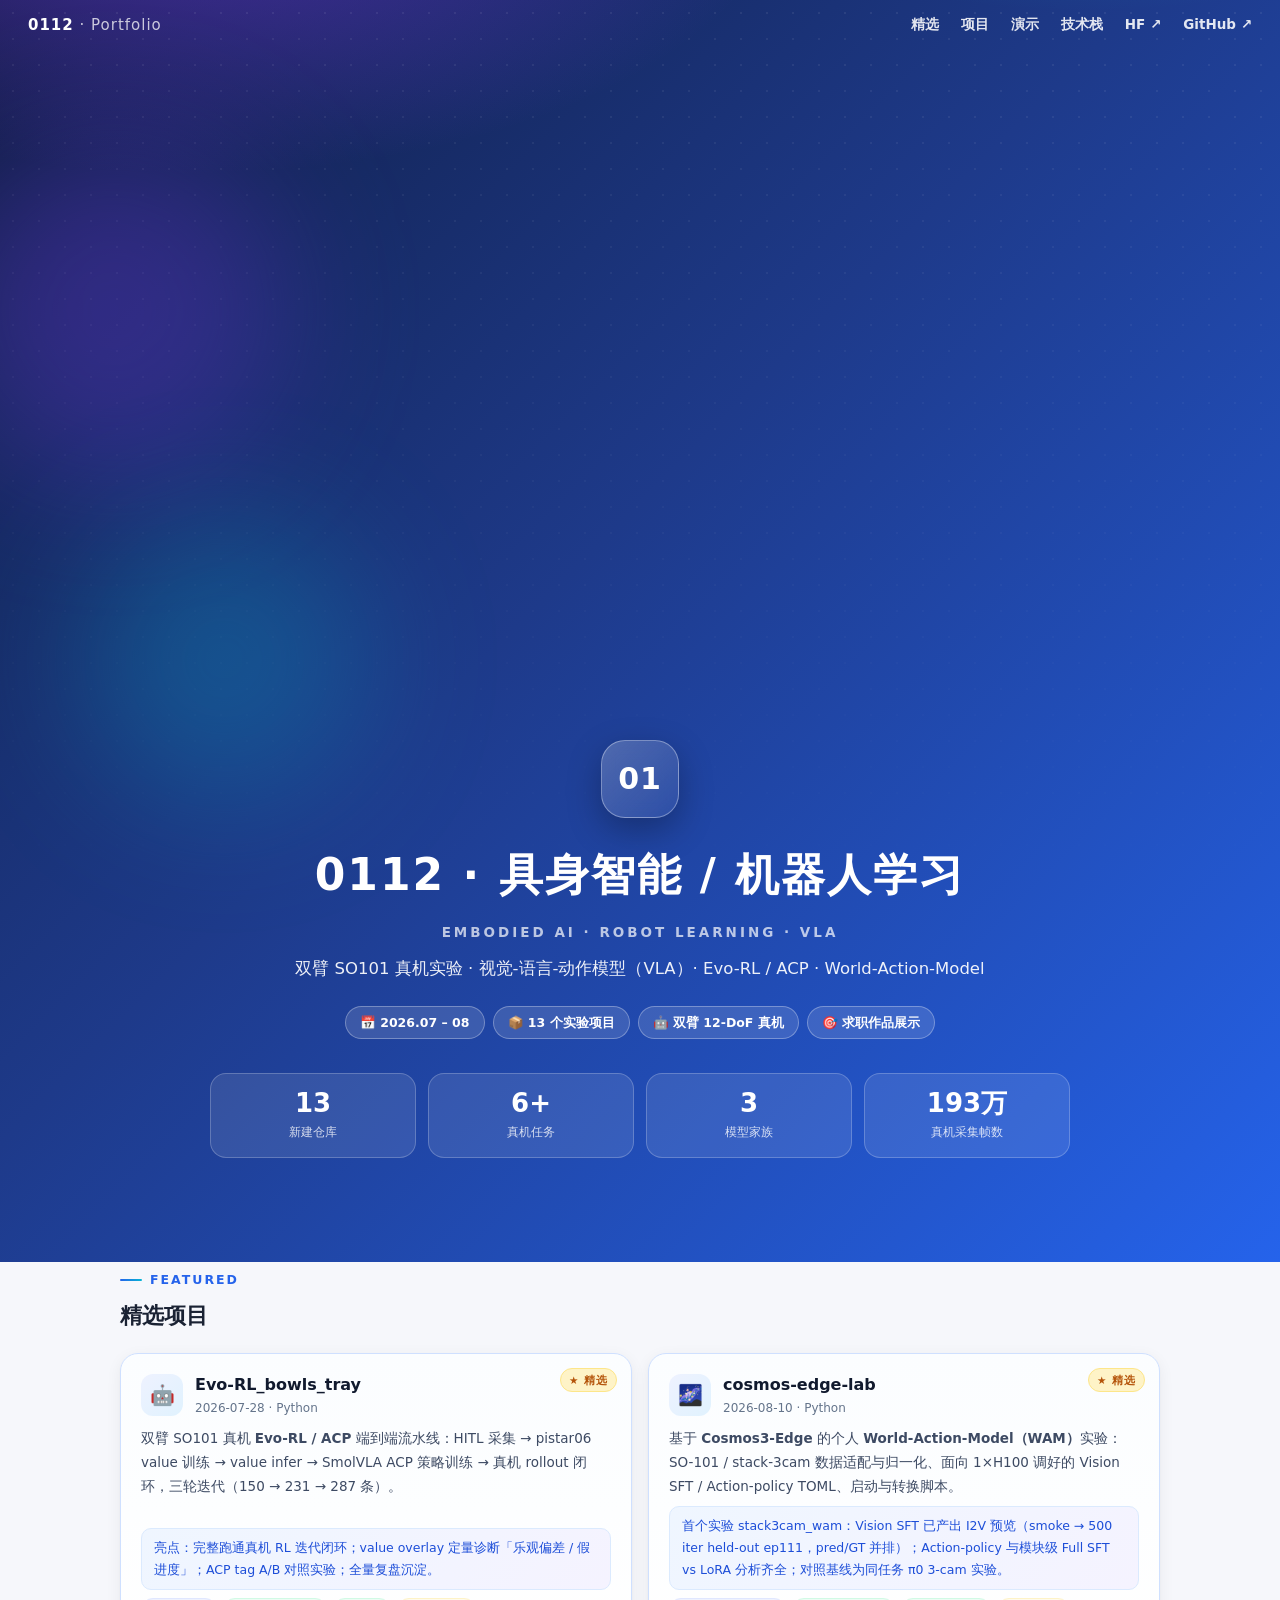
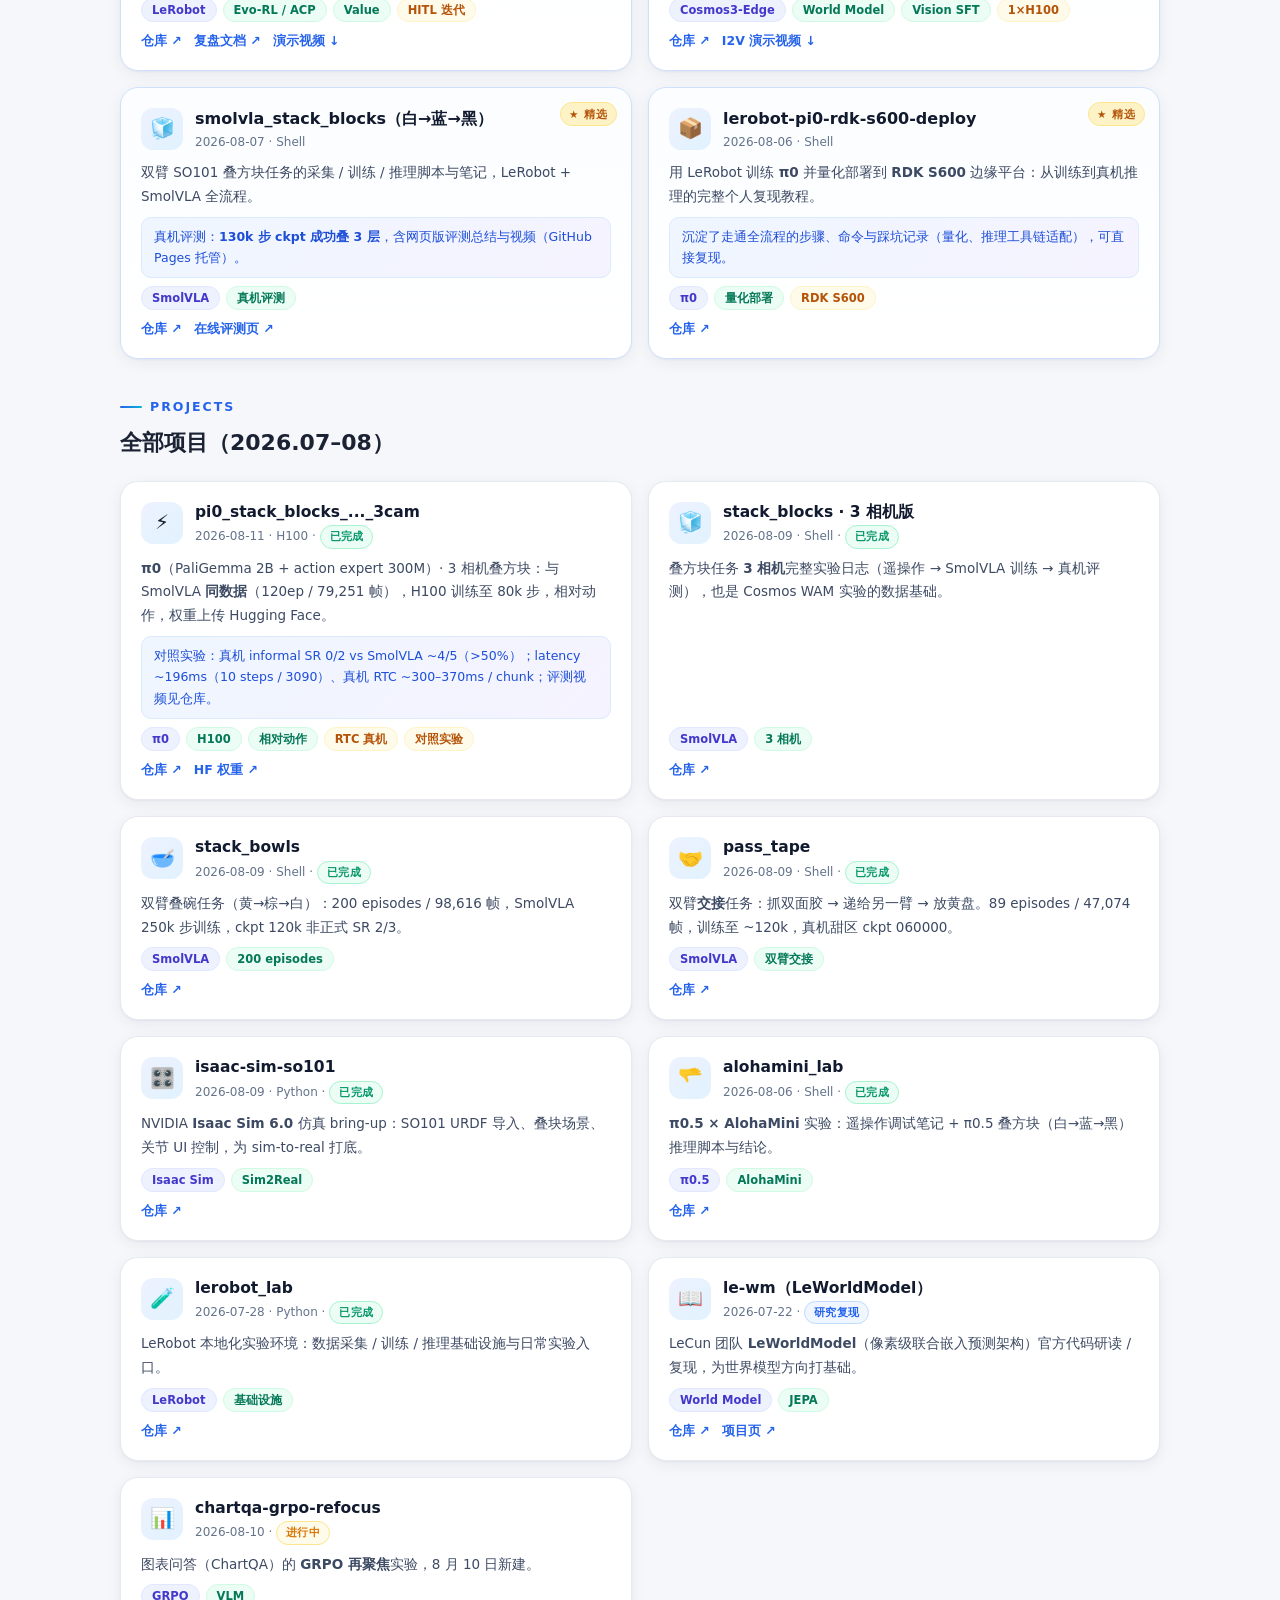
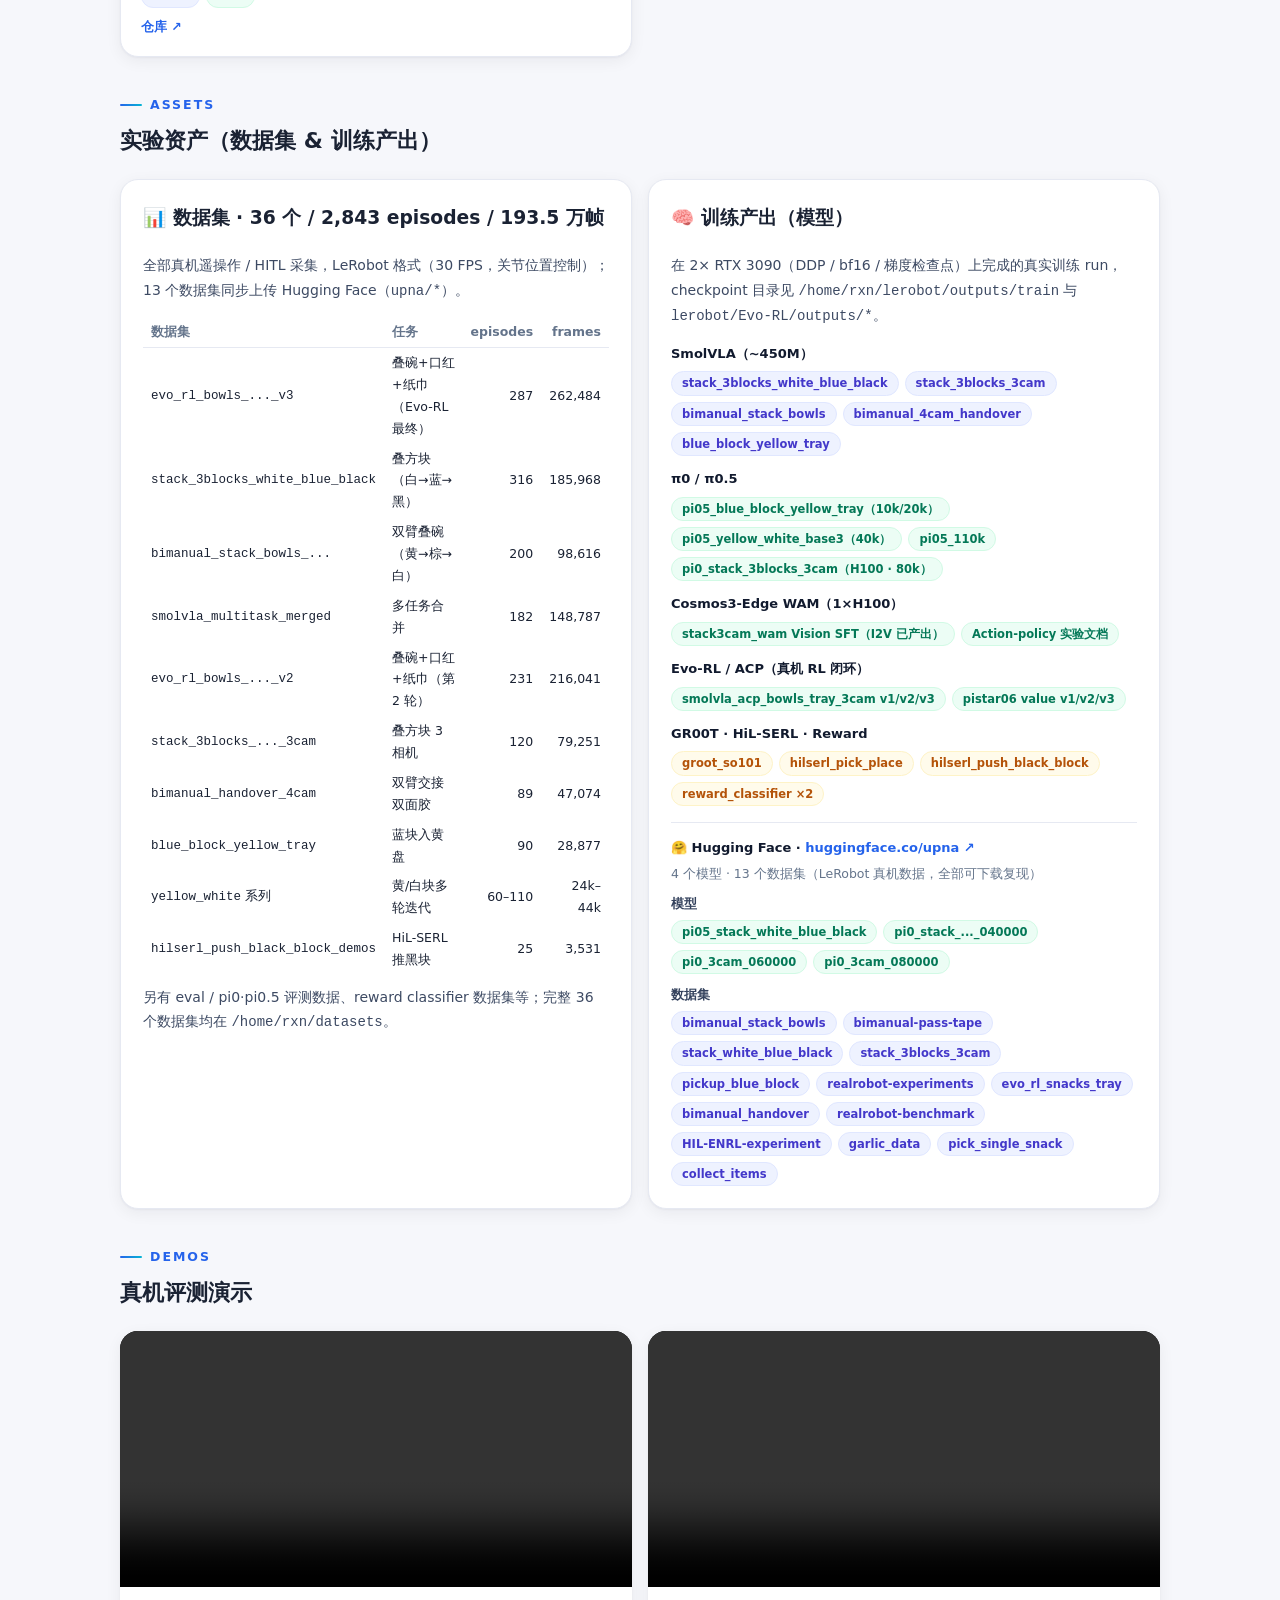
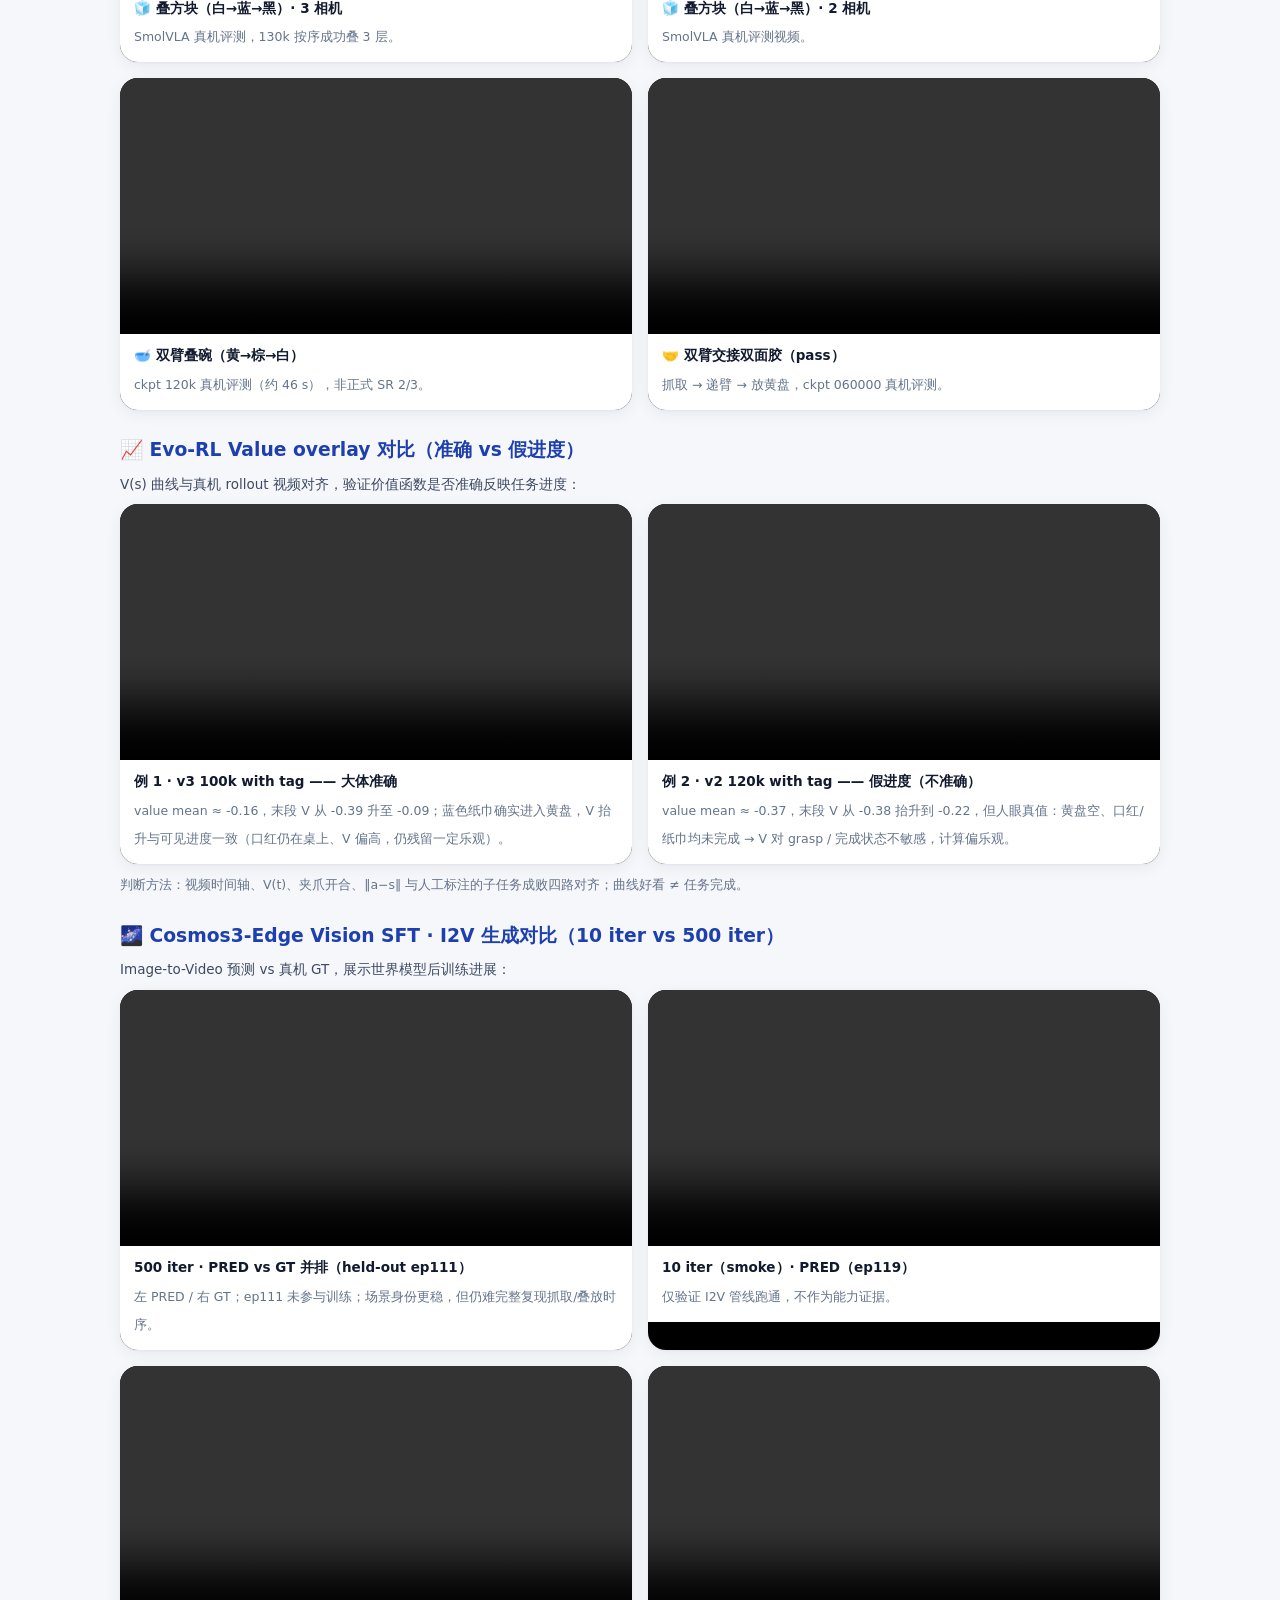
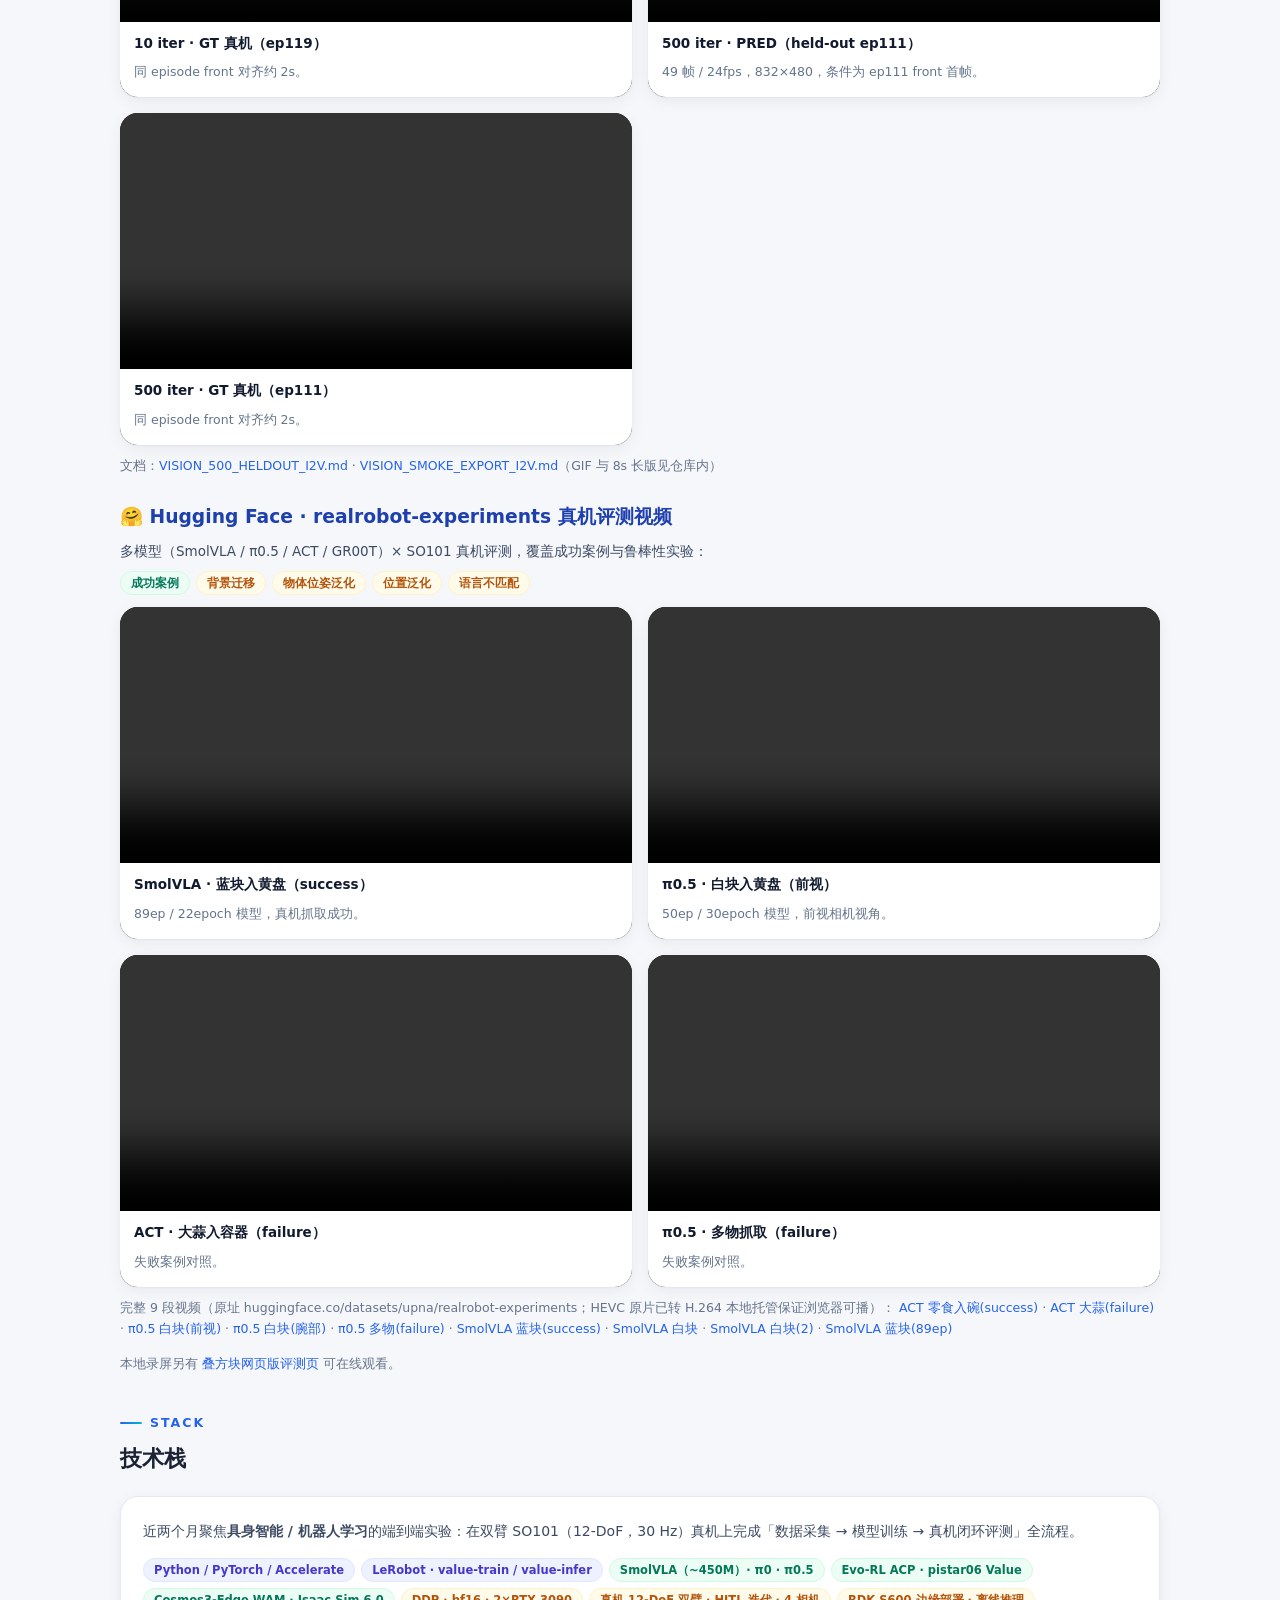
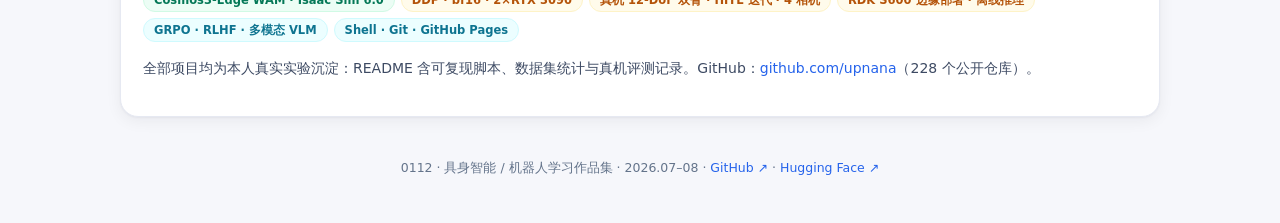
==== index.html @ 73e5ff07 "Add Cosmos3-Edge Vision SFT I2V comparison videos (10 iter vs 500 iter)" ====
<!DOCTYPE html>
<html lang="zh-CN">
<head>
<meta charset="UTF-8">
<meta name="viewport" content="width=device-width, initial-scale=1.0">
<title>0112 · Embodied AI / Robot Learning Portfolio</title>
<style>
  :root {
    --bg: #f6f7fb;
    --card: #ffffff;
    --ink: #1a2233;
    --muted: #64748b;
    --line: #e6e9f2;
    --accent: #2563eb;
    --accent-2: #7c3aed;
    --accent-3: #06b6d4;
    --ok: #059669;
    --warn: #d97706;
    --radius: 18px;
    --shadow: 0 1px 2px rgba(16,24,40,.04), 0 4px 16px rgba(16,24,40,.06);
    --shadow-lg: 0 10px 34px rgba(37,99,235,.16), 0 2px 8px rgba(16,24,40,.06);
  }
  * { box-sizing: border-box; }
  html { scroll-behavior: smooth; }
  body {
    margin: 0;
    font-family: "PingFang SC", "HarmonyOS Sans SC", "Microsoft YaHei", "Noto Sans CJK SC", system-ui, -apple-system, sans-serif;
    background: var(--bg);
    color: var(--ink);
    line-height: 1.75;
    -webkit-font-smoothing: antialiased;
  }
  a { color: var(--accent); text-decoration: none; }
  a:hover { text-decoration: underline; }

  /* ===== Nav ===== */
  .nav {
    position: fixed; top: 0; left: 0; right: 0; z-index: 100;
    display: flex; align-items: center; justify-content: space-between;
    padding: 12px 28px;
    transition: background .3s ease, box-shadow .3s ease, backdrop-filter .3s ease;
  }
  .nav .brand { font-weight: 800; letter-spacing: 1px; font-size: 15px; color: #fff; }
  .nav .brand span { color: rgba(255,255,255,.75); font-weight: 500; }
  .nav .links { display: flex; gap: 22px; align-items: center; }
  .nav .links a { color: rgba(255,255,255,.88); font-size: 13.5px; font-weight: 600; }
  .nav .links a:hover { color: #fff; text-decoration: none; }
  .nav .gh { color: #fff; font-size: 13px; font-weight: 700; }
  .nav.scrolled {
    background: rgba(255,255,255,.82);
    backdrop-filter: blur(14px); -webkit-backdrop-filter: blur(14px);
    box-shadow: 0 1px 12px rgba(16,24,40,.08);
  }
  .nav.scrolled .brand { color: #111a2e; }
  .nav.scrolled .brand span { color: var(--muted); }
  .nav.scrolled .links a { color: #33415c; }
  .nav.scrolled .links a:hover { color: var(--accent); }
  .nav.scrolled .gh { color: var(--accent); }

  /* ===== Hero ===== */
  .hero {
    position: relative; color: #fff; text-align: center;
    padding: 120px 24px 104px; overflow: hidden;
    background:
      radial-gradient(1000px 500px at 15% -10%, rgba(124,58,237,.55), transparent 60%),
      radial-gradient(900px 480px at 85% -20%, rgba(6,182,212,.4), transparent 55%),
      linear-gradient(135deg, #0f1c42 0%, #1e3a8a 45%, #2563eb 100%);
  }
  .hero::before {
    content: ""; position: absolute; inset: 0;
    background-image: radial-gradient(rgba(255,255,255,.14) 1px, transparent 1px);
    background-size: 26px 26px;
    mask-image: linear-gradient(180deg, rgba(0,0,0,.5), transparent 75%);
    -webkit-mask-image: linear-gradient(180deg, rgba(0,0,0,.5), transparent 75%);
  }
  .blob { position: absolute; border-radius: 50%; filter: blur(70px); opacity: .5; animation: float 9s ease-in-out infinite; }
  .blob.b1 { width: 340px; height: 340px; left: -80px; top: 20px; background: rgba(124,58,237,.55); }
  .blob.b2 { width: 280px; height: 280px; right: -60px; top: 60px; background: rgba(6,182,212,.5); animation-delay: -4.5s; }
  @keyframes float { 0%,100% { transform: translateY(0) } 50% { transform: translateY(-26px) } }
  .hero > * { position: relative; z-index: 1; }

  .monogram {
    width: 78px; height: 78px; margin: 0 auto 18px;
    display: grid; place-items: center;
    font-size: 30px; font-weight: 800; letter-spacing: 1px; color: #fff;
    border-radius: 24px;
    background: linear-gradient(135deg, rgba(255,255,255,.22), rgba(255,255,255,.06));
    border: 1px solid rgba(255,255,255,.35);
    box-shadow: 0 12px 34px rgba(0,0,0,.28);
    backdrop-filter: blur(8px);
    animation: pop .7s cubic-bezier(.2,1.4,.4,1) both;
  }
  @keyframes pop { from { transform: scale(.6); opacity: 0 } to { transform: scale(1); opacity: 1 } }
  .hero h1 { margin: 0 0 8px; font-size: clamp(28px, 4.6vw, 44px); letter-spacing: 2px; font-weight: 800; animation: fadeUp .6s .08s both; }
  .hero .en { margin: 0 0 10px; font-size: 13.5px; letter-spacing: 3px; color: rgba(255,255,255,.7); font-weight: 600; animation: fadeUp .6s .16s both; }
  .hero .role { margin: 0 auto; max-width: 700px; font-size: clamp(14px, 2vw, 16.5px); color: rgba(255,255,255,.92); animation: fadeUp .6s .24s both; }
  .hero .chips { margin-top: 22px; display: flex; flex-wrap: wrap; justify-content: center; gap: 8px; animation: fadeUp .6s .32s both; }
  .chip {
    padding: 5px 14px; border-radius: 999px; font-size: 12.5px; font-weight: 600;
    background: rgba(255,255,255,.13); border: 1px solid rgba(255,255,255,.3);
    backdrop-filter: blur(6px);
  }
  .hero .stats {
    margin: 34px auto 0; max-width: 860px;
    display: grid; grid-template-columns: repeat(4, 1fr); gap: 12px;
    animation: fadeUp .6s .4s both;
  }
  @media (max-width: 720px) { .hero .stats { grid-template-columns: repeat(2, 1fr); } }
  .stat {
    padding: 14px 10px; border-radius: 16px;
    background: rgba(255,255,255,.1); border: 1px solid rgba(255,255,255,.22);
    backdrop-filter: blur(10px);
    transition: transform .2s ease, background .2s ease;
  }
  .stat:hover { transform: translateY(-3px); background: rgba(255,255,255,.16); }
  .stat .num { font-size: 26px; font-weight: 800; line-height: 1.2; }
  .stat .lbl { font-size: 12px; color: rgba(255,255,255,.8); margin-top: 2px; }

  @keyframes fadeUp { from { opacity: 0; transform: translateY(16px) } to { opacity: 1; transform: none } }

  /* ===== Layout ===== */
  .wrap { max-width: 1080px; margin: 0 auto; padding: 0 20px; }
  main { margin-top: -52px; }
  section { margin-bottom: 30px; scroll-margin-top: 76px; }

  .eyebrow {
    display: inline-flex; align-items: center; gap: 8px;
    font-size: 12.5px; font-weight: 700; letter-spacing: 2px;
    color: var(--accent); text-transform: uppercase; margin-bottom: 6px;
  }
  .eyebrow::before { content: ""; width: 22px; height: 2px; border-radius: 2px; background: linear-gradient(90deg, var(--accent), var(--accent-3)); }
  h2.sec { margin: 0 0 18px; font-size: 22px; font-weight: 800; }

  /* ===== Cards ===== */
  .grid { display: grid; grid-template-columns: repeat(2, 1fr); gap: 16px; }
  @media (max-width: 860px) { .grid { grid-template-columns: 1fr; } }
  .card {
    position: relative;
    background: var(--card); border: 1px solid var(--line);
    border-radius: var(--radius); padding: 20px 20px 18px;
    box-shadow: var(--shadow);
    display: flex; flex-direction: column; gap: 8px;
    transition: transform .18s ease, box-shadow .18s ease, border-color .18s ease;
  }
  .card:hover { transform: translateY(-4px); box-shadow: var(--shadow-lg); border-color: #c7d7fb; }
  .card .top { display: flex; align-items: flex-start; gap: 12px; }
  .card .icon {
    flex: none; width: 42px; height: 42px; border-radius: 12px;
    display: grid; place-items: center; font-size: 20px;
    background: linear-gradient(135deg, #eef2ff, #e0f2fe);
    transition: transform .2s ease;
  }
  .card:hover .icon { transform: scale(1.08) rotate(-4deg); }
  .card .name { font-size: 15.5px; font-weight: 700; color: #111a2e; line-height: 1.4; }
  .card .name a { color: inherit; }
  .card .name a:hover { color: var(--accent); }
  .card .meta { font-size: 12px; color: var(--muted); margin-top: 2px; }
  .card .desc { font-size: 13.5px; color: #3d4a63; flex: 1; }
  .card .result {
    font-size: 12.5px; color: #1d4ed8;
    background: linear-gradient(135deg, #eff6ff, #f5f3ff);
    border: 1px solid #dbeafe; border-radius: 10px; padding: 8px 12px;
  }
  .card .links { font-size: 12.5px; display: flex; flex-wrap: wrap; gap: 4px 12px; }
  .card .links a { font-weight: 600; }
  .card .links a:hover { text-decoration: underline; }

  .pill {
    display: inline-block; padding: 1px 9px; border-radius: 999px;
    font-size: 11px; font-weight: 700; letter-spacing: .3px;
  }
  .pill.done { background: #ecfdf5; color: var(--ok); border: 1px solid #a7f3d0; }
  .pill.wip  { background: #fffbeb; color: var(--warn); border: 1px solid #fde68a; }
  .pill.study{ background: #eff6ff; color: var(--accent); border: 1px solid #bfdbfe; }

  .tags { display: flex; flex-wrap: wrap; gap: 6px; }
  .tag {
    padding: 1px 10px; border-radius: 999px;
    font-size: 11.5px; font-weight: 600;
    background: #f1f5f9; color: #475569; border: 1px solid #e2e8f0;
  }
  .tag.b { background: #eef2ff; color: #4338ca; border-color: #e0e7ff; }
  .tag.g { background: #ecfdf5; color: #047857; border-color: #d1fae5; }
  .tag.o { background: #fffbeb; color: #b45309; border-color: #fef3c7; }
  .tag.c { background: #ecfeff; color: #0e7490; border-color: #cffafe; }
  .tag a { color: inherit; }

  .feat { background: linear-gradient(180deg, #fbfdff, #fff); border-color: #cfe0ff; }
  .feat::after {
    content: "★ 精选";
    position: absolute; top: 14px; right: 14px;
    font-size: 10.5px; font-weight: 800; letter-spacing: 1px; color: #b45309;
    background: #fef3c7; border: 1px solid #fde68a;
    padding: 2px 8px; border-radius: 999px;
  }
  .feat .name { font-size: 16px; }

  /* ===== Reveal ===== */
  .reveal { opacity: 0; transform: translateY(22px); transition: opacity .6s ease, transform .6s ease; }
  .reveal.in { opacity: 1; transform: none; }

  /* ===== Video ===== */
  .vids { display: grid; grid-template-columns: repeat(2, 1fr); gap: 16px; }
  @media (max-width: 860px) { .vids { grid-template-columns: 1fr; } }
  .vid { background: #000; border-radius: var(--radius); overflow: hidden; box-shadow: var(--shadow); position: relative; }
  .vid video { display: block; width: 100%; height: auto; }
  .vid .play {
    position: absolute; top: 50%; left: 50%; transform: translate(-50%,-50%);
    width: 54px; height: 54px; border-radius: 50%;
    background: rgba(255,255,255,.92); color: var(--accent);
    display: grid; place-items: center; font-size: 20px;
    box-shadow: 0 8px 24px rgba(0,0,0,.35);
    opacity: 0; transition: opacity .2s ease, transform .2s ease;
    pointer-events: none;
  }
  .vid:hover .play { opacity: 1; transform: translate(-50%,-50%) scale(1.05); }
  .vid .cap { background: var(--card); padding: 10px 14px 12px; }
  .vid .cap b { display: block; font-size: 13.5px; color: #111a2e; margin-bottom: 2px; }
  .vid .cap span { font-size: 12.5px; color: var(--muted); }

  /* ===== Panel ===== */
  .panel {
    background: var(--card); border: 1px solid var(--line);
    border-radius: var(--radius); padding: 22px;
    box-shadow: var(--shadow);
  }
  .panel p { font-size: 14px; color: #3d4a63; margin: 0 0 14px; }

  /* ===== Back to top ===== */
  .top-btn {
    position: fixed; right: 22px; bottom: 22px; z-index: 90;
    width: 44px; height: 44px; border-radius: 50%; border: 1px solid var(--line);
    background: rgba(255,255,255,.9); color: var(--accent);
    font-size: 17px; cursor: pointer;
    box-shadow: var(--shadow);
    opacity: 0; transform: translateY(8px); pointer-events: none;
    transition: opacity .25s ease, transform .25s ease;
  }
  .top-btn.show { opacity: 1; transform: none; pointer-events: auto; }
  .top-btn:hover { background: #fff; box-shadow: var(--shadow-lg); }

  footer { text-align: center; font-size: 12.5px; color: var(--muted); padding: 10px 20px 46px; }
  .note { font-size: 12.5px; color: var(--muted); margin-top: 12px; }
</style>
</head>
<body>

<nav class="nav" id="nav">
  <div class="brand">0112<span> · Portfolio</span></div>
  <div class="links">
    <a href="#featured">精选</a>
    <a href="#projects">项目</a>
    <a href="#videos">演示</a>
    <a href="#stack">技术栈</a>
    <a class="gh" href="https://huggingface.co/upna" target="_blank">HF ↗</a>
    <a class="gh" href="https://github.com/upnana" target="_blank">GitHub ↗</a>
  </div>
</nav>

<!-- ===== Hero ===== -->
<header class="hero">
  <div class="blob b1"></div>
  <div class="blob b2"></div>
  <div class="monogram">01</div>
  <h1>0112 · 具身智能 / 机器人学习</h1>
  <p class="en">EMBODIED AI · ROBOT LEARNING · VLA</p>
  <p class="role">双臂 SO101 真机实验 · 视觉-语言-动作模型（VLA）· Evo-RL / ACP · World-Action-Model</p>
  <div class="chips">
    <span class="chip">📅 2026.07 – 08</span>
    <span class="chip">📦 13 个实验项目</span>
    <span class="chip">🤖 双臂 12-DoF 真机</span>
    <span class="chip">🎯 求职作品展示</span>
  </div>
  <div class="stats">
    <div class="stat"><div class="num">13</div><div class="lbl">新建仓库</div></div>
    <div class="stat"><div class="num">6+</div><div class="lbl">真机任务</div></div>
    <div class="stat"><div class="num">3</div><div class="lbl">模型家族</div></div>
    <div class="stat"><div class="num">193万</div><div class="lbl">真机采集帧数</div></div>
  </div>
</header>

<main class="wrap">

  <!-- ===== 精选 ===== -->
  <section id="featured">
    <div class="eyebrow">Featured</div>
    <h2 class="sec">精选项目</h2>
    <div class="grid">
      <div class="card feat reveal">
        <div class="top">
          <div class="icon">🤖</div>
          <div>
            <div class="name"><a href="https://github.com/upnana/Evo-RL_bowls_tray" target="_blank">Evo-RL_bowls_tray</a></div>
            <div class="meta">2026-07-28 · Python</div>
          </div>
        </div>
        <div class="desc">双臂 SO101 真机 <b>Evo-RL / ACP</b> 端到端流水线：HITL 采集 → pistar06 value 训练 → value infer → SmolVLA ACP 策略训练 → 真机 rollout 闭环，三轮迭代（150 → 231 → 287 条）。</div>
        <div class="result">亮点：完整跑通真机 RL 迭代闭环；value overlay 定量诊断「乐观偏差 / 假进度」；ACP tag A/B 对照实验；全量复盘沉淀。</div>
        <div class="tags"><span class="tag b">LeRobot</span><span class="tag g">Evo-RL / ACP</span><span class="tag g">Value</span><span class="tag o">HITL 迭代</span></div>
        <div class="links"><a href="https://github.com/upnana/Evo-RL_bowls_tray" target="_blank">仓库 ↗</a><a href="https://github.com/upnana/Evo-RL_bowls_tray/blob/main/daima/Recap.md" target="_blank">复盘文档 ↗</a><a href="#videos">演示视频 ↓</a></div>
      </div>

      <div class="card feat reveal">
        <div class="top">
          <div class="icon">🌌</div>
          <div>
            <div class="name"><a href="https://github.com/upnana/cosmos-edge-lab" target="_blank">cosmos-edge-lab</a></div>
            <div class="meta">2026-08-10 · Python</div>
          </div>
        </div>
        <div class="desc">基于 <b>Cosmos3-Edge</b> 的个人 <b>World-Action-Model（WAM）</b>实验：SO-101 / stack-3cam 数据适配与归一化、面向 1×H100 调好的 Vision SFT / Action-policy TOML、启动与转换脚本。</div>
        <div class="result">首个实验 stack3cam_wam：Vision SFT 已产出 I2V 预览（smoke → 500 iter held-out ep111，pred/GT 并排）；Action-policy 与模块级 Full SFT vs LoRA 分析齐全；对照基线为同任务 π0 3-cam 实验。</div>
        <div class="tags"><span class="tag b">Cosmos3-Edge</span><span class="tag g">World Model</span><span class="tag g">Vision SFT</span><span class="tag o">1×H100</span></div>
        <div class="links"><a href="https://github.com/upnana/cosmos-edge-lab" target="_blank">仓库 ↗</a><a href="#videos">I2V 演示视频 ↓</a></div>
      </div>

      <div class="card feat reveal">
        <div class="top">
          <div class="icon">🧊</div>
          <div>
            <div class="name"><a href="https://github.com/upnana/smolvla_stack_blocks-white_blue_black" target="_blank">smolvla_stack_blocks（白→蓝→黑）</a></div>
            <div class="meta">2026-08-07 · Shell</div>
          </div>
        </div>
        <div class="desc">双臂 SO101 叠方块任务的采集 / 训练 / 推理脚本与笔记，LeRobot + SmolVLA 全流程。</div>
        <div class="result">真机评测：<b>130k 步 ckpt 成功叠 3 层</b>，含网页版评测总结与视频（GitHub Pages 托管）。</div>
        <div class="tags"><span class="tag b">SmolVLA</span><span class="tag g">真机评测</span></div>
        <div class="links"><a href="https://github.com/upnana/smolvla_stack_blocks-white_blue_black" target="_blank">仓库 ↗</a><a href="https://upnana.github.io/smolvla_stack_blocks-white_blue_black/eval.html" target="_blank">在线评测页 ↗</a></div>
      </div>

      <div class="card feat reveal">
        <div class="top">
          <div class="icon">📦</div>
          <div>
            <div class="name"><a href="https://github.com/upnana/lerobot-pi0-rdk-s600-deploy" target="_blank">lerobot-pi0-rdk-s600-deploy</a></div>
            <div class="meta">2026-08-06 · Shell</div>
          </div>
        </div>
        <div class="desc">用 LeRobot 训练 <b>π0</b> 并量化部署到 <b>RDK S600</b> 边缘平台：从训练到真机推理的完整个人复现教程。</div>
        <div class="result">沉淀了走通全流程的步骤、命令与踩坑记录（量化、推理工具链适配），可直接复现。</div>
        <div class="tags"><span class="tag b">π0</span><span class="tag g">量化部署</span><span class="tag o">RDK S600</span></div>
        <div class="links"><a href="https://github.com/upnana/lerobot-pi0-rdk-s600-deploy" target="_blank">仓库 ↗</a></div>
      </div>
    </div>
  </section>

  <!-- ===== 全部项目 ===== -->
  <section id="projects">
    <div class="eyebrow">Projects</div>
    <h2 class="sec">全部项目（2026.07–08）</h2>
    <div class="grid">
      <div class="card reveal">
        <div class="top">
          <div class="icon">⚡</div>
          <div>
            <div class="name"><a href="https://github.com/upnana/pi0_stack_blocks_white_blue_black_3cam" target="_blank">pi0_stack_blocks_..._3cam</a></div>
            <div class="meta">2026-08-11 · H100 · <span class="pill done">已完成</span></div>
          </div>
        </div>
        <div class="desc"><b>π0</b>（PaliGemma 2B + action expert 300M）· 3 相机叠方块：与 SmolVLA <b>同数据</b>（120ep / 79,251 帧），H100 训练至 80k 步，相对动作，权重上传 Hugging Face。</div>
        <div class="result">对照实验：真机 informal SR 0/2 vs SmolVLA ~4/5（&gt;50%）；latency ~196ms（10 steps / 3090）、真机 RTC ~300–370ms / chunk；评测视频见仓库。</div>
        <div class="tags"><span class="tag b">π0</span><span class="tag g">H100</span><span class="tag g">相对动作</span><span class="tag o">RTC 真机</span><span class="tag o">对照实验</span></div>
        <div class="links"><a href="https://github.com/upnana/pi0_stack_blocks_white_blue_black_3cam" target="_blank">仓库 ↗</a><a href="https://huggingface.co/upna/pi0_stack_white_blue_black_3cam_080000" target="_blank">HF 权重 ↗</a></div>
      </div>

      <div class="card reveal">
        <div class="top">
          <div class="icon">🧊</div>
          <div>
            <div class="name"><a href="https://github.com/upnana/smolvla_stack_blocks_white_blue_black_3cam" target="_blank">stack_blocks · 3 相机版</a></div>
            <div class="meta">2026-08-09 · Shell · <span class="pill done">已完成</span></div>
          </div>
        </div>
        <div class="desc">叠方块任务 <b>3 相机</b>完整实验日志（遥操作 → SmolVLA 训练 → 真机评测），也是 Cosmos WAM 实验的数据基础。</div>
        <div class="tags"><span class="tag b">SmolVLA</span><span class="tag g">3 相机</span></div>
        <div class="links"><a href="https://github.com/upnana/smolvla_stack_blocks_white_blue_black_3cam" target="_blank">仓库 ↗</a></div>
      </div>

      <div class="card reveal">
        <div class="top">
          <div class="icon">🥣</div>
          <div>
            <div class="name"><a href="https://github.com/upnana/stack_bowls" target="_blank">stack_bowls</a></div>
            <div class="meta">2026-08-09 · Shell · <span class="pill done">已完成</span></div>
          </div>
        </div>
        <div class="desc">双臂叠碗任务（黄→棕→白）：200 episodes / 98,616 帧，SmolVLA 250k 步训练，ckpt 120k 非正式 SR 2/3。</div>
        <div class="tags"><span class="tag b">SmolVLA</span><span class="tag g">200 episodes</span></div>
        <div class="links"><a href="https://github.com/upnana/stack_bowls" target="_blank">仓库 ↗</a></div>
      </div>

      <div class="card reveal">
        <div class="top">
          <div class="icon">🤝</div>
          <div>
            <div class="name"><a href="https://github.com/upnana/pass_tape" target="_blank">pass_tape</a></div>
            <div class="meta">2026-08-09 · Shell · <span class="pill done">已完成</span></div>
          </div>
        </div>
        <div class="desc">双臂<b>交接</b>任务：抓双面胶 → 递给另一臂 → 放黄盘。89 episodes / 47,074 帧，训练至 ~120k，真机甜区 ckpt 060000。</div>
        <div class="tags"><span class="tag b">SmolVLA</span><span class="tag g">双臂交接</span></div>
        <div class="links"><a href="https://github.com/upnana/pass_tape" target="_blank">仓库 ↗</a></div>
      </div>

      <div class="card reveal">
        <div class="top">
          <div class="icon">🎛️</div>
          <div>
            <div class="name"><a href="https://github.com/upnana/isaac-sim-so101" target="_blank">isaac-sim-so101</a></div>
            <div class="meta">2026-08-09 · Python · <span class="pill done">已完成</span></div>
          </div>
        </div>
        <div class="desc">NVIDIA <b>Isaac Sim 6.0</b> 仿真 bring-up：SO101 URDF 导入、叠块场景、关节 UI 控制，为 sim-to-real 打底。</div>
        <div class="tags"><span class="tag b">Isaac Sim</span><span class="tag g">Sim2Real</span></div>
        <div class="links"><a href="https://github.com/upnana/isaac-sim-so101" target="_blank">仓库 ↗</a></div>
      </div>

      <div class="card reveal">
        <div class="top">
          <div class="icon">🫳</div>
          <div>
            <div class="name"><a href="https://github.com/upnana/alohamini_lab" target="_blank">alohamini_lab</a></div>
            <div class="meta">2026-08-06 · Shell · <span class="pill done">已完成</span></div>
          </div>
        </div>
        <div class="desc"><b>π0.5 × AlohaMini</b> 实验：遥操作调试笔记 + π0.5 叠方块（白→蓝→黑）推理脚本与结论。</div>
        <div class="tags"><span class="tag b">π0.5</span><span class="tag g">AlohaMini</span></div>
        <div class="links"><a href="https://github.com/upnana/alohamini_lab" target="_blank">仓库 ↗</a></div>
      </div>

      <div class="card reveal">
        <div class="top">
          <div class="icon">🧪</div>
          <div>
            <div class="name"><a href="https://github.com/upnana/lerobot_lab" target="_blank">lerobot_lab</a></div>
            <div class="meta">2026-07-28 · Python · <span class="pill done">已完成</span></div>
          </div>
        </div>
        <div class="desc">LeRobot 本地化实验环境：数据采集 / 训练 / 推理基础设施与日常实验入口。</div>
        <div class="tags"><span class="tag b">LeRobot</span><span class="tag g">基础设施</span></div>
        <div class="links"><a href="https://github.com/upnana/lerobot_lab" target="_blank">仓库 ↗</a></div>
      </div>

      <div class="card reveal">
        <div class="top">
          <div class="icon">📖</div>
          <div>
            <div class="name"><a href="https://github.com/upnana/le-wm" target="_blank">le-wm（LeWorldModel）</a></div>
            <div class="meta">2026-07-22 · <span class="pill study">研究复现</span></div>
          </div>
        </div>
        <div class="desc">LeCun 团队 <b>LeWorldModel</b>（像素级联合嵌入预测架构）官方代码研读 / 复现，为世界模型方向打基础。</div>
        <div class="tags"><span class="tag b">World Model</span><span class="tag g">JEPA</span></div>
        <div class="links"><a href="https://github.com/upnana/le-wm" target="_blank">仓库 ↗</a><a href="https://le-wm.github.io/" target="_blank">项目页 ↗</a></div>
      </div>

      <div class="card reveal">
        <div class="top">
          <div class="icon">📊</div>
          <div>
            <div class="name"><a href="https://github.com/upnana/chartqa-grpo-refocus" target="_blank">chartqa-grpo-refocus</a></div>
            <div class="meta">2026-08-10 · <span class="pill wip">进行中</span></div>
          </div>
        </div>
        <div class="desc">图表问答（ChartQA）的 <b>GRPO 再聚焦</b>实验，8 月 10 日新建。</div>
        <div class="tags"><span class="tag b">GRPO</span><span class="tag g">VLM</span></div>
        <div class="links"><a href="https://github.com/upnana/chartqa-grpo-refocus" target="_blank">仓库 ↗</a></div>
      </div>
    </div>
  </section>

  <!-- ===== 实验资产 ===== -->
  <section id="assets">
    <div class="eyebrow">Assets</div>
    <h2 class="sec">实验资产（数据集 & 训练产出）</h2>
    <div class="grid">

      <div class="panel reveal">
        <h3 style="margin-top:0">📊 数据集 · 36 个 / 2,843 episodes / 193.5 万帧</h3>
        <p>全部真机遥操作 / HITL 采集，LeRobot 格式（30 FPS，关节位置控制）；13 个数据集同步上传 Hugging Face（<code>upna/*</code>）。</p>
        <table style="width:100%;border-collapse:collapse;font-size:12.5px">
          <tr style="color:var(--muted);text-align:left"><th style="padding:4px 8px;border-bottom:1px solid var(--line)">数据集</th><th style="padding:4px 8px;border-bottom:1px solid var(--line)">任务</th><th style="padding:4px 8px;border-bottom:1px solid var(--line);text-align:right">episodes</th><th style="padding:4px 8px;border-bottom:1px solid var(--line);text-align:right">frames</th></tr>
          <tr><td style="padding:4px 8px"><code>evo_rl_bowls_..._v3</code></td><td style="padding:4px 8px">叠碗+口红+纸巾（Evo-RL 最终）</td><td style="padding:4px 8px;text-align:right">287</td><td style="padding:4px 8px;text-align:right">262,484</td></tr>
          <tr><td style="padding:4px 8px"><code>stack_3blocks_white_blue_black</code></td><td style="padding:4px 8px">叠方块（白→蓝→黑）</td><td style="padding:4px 8px;text-align:right">316</td><td style="padding:4px 8px;text-align:right">185,968</td></tr>
          <tr><td style="padding:4px 8px"><code>bimanual_stack_bowls_...</code></td><td style="padding:4px 8px">双臂叠碗（黄→棕→白）</td><td style="padding:4px 8px;text-align:right">200</td><td style="padding:4px 8px;text-align:right">98,616</td></tr>
          <tr><td style="padding:4px 8px"><code>smolvla_multitask_merged</code></td><td style="padding:4px 8px">多任务合并</td><td style="padding:4px 8px;text-align:right">182</td><td style="padding:4px 8px;text-align:right">148,787</td></tr>
          <tr><td style="padding:4px 8px"><code>evo_rl_bowls_..._v2</code></td><td style="padding:4px 8px">叠碗+口红+纸巾（第 2 轮）</td><td style="padding:4px 8px;text-align:right">231</td><td style="padding:4px 8px;text-align:right">216,041</td></tr>
          <tr><td style="padding:4px 8px"><code>stack_3blocks_..._3cam</code></td><td style="padding:4px 8px">叠方块 3 相机</td><td style="padding:4px 8px;text-align:right">120</td><td style="padding:4px 8px;text-align:right">79,251</td></tr>
          <tr><td style="padding:4px 8px"><code>bimanual_handover_4cam</code></td><td style="padding:4px 8px">双臂交接双面胶</td><td style="padding:4px 8px;text-align:right">89</td><td style="padding:4px 8px;text-align:right">47,074</td></tr>
          <tr><td style="padding:4px 8px"><code>blue_block_yellow_tray</code></td><td style="padding:4px 8px">蓝块入黄盘</td><td style="padding:4px 8px;text-align:right">90</td><td style="padding:4px 8px;text-align:right">28,877</td></tr>
          <tr><td style="padding:4px 8px"><code>yellow_white</code> 系列</td><td style="padding:4px 8px">黄/白块多轮迭代</td><td style="padding:4px 8px;text-align:right">60–110</td><td style="padding:4px 8px;text-align:right">24k–44k</td></tr>
          <tr><td style="padding:4px 8px"><code>hilserl_push_black_block_demos</code></td><td style="padding:4px 8px">HiL-SERL 推黑块</td><td style="padding:4px 8px;text-align:right">25</td><td style="padding:4px 8px;text-align:right">3,531</td></tr>
        </table>
        <p class="note" style="margin-top:10px">另有 eval / pi0·pi0.5 评测数据、reward classifier 数据集等；完整 36 个数据集均在 <code>/home/rxn/datasets</code>。</p>
      </div>

      <div class="panel reveal">
        <h3 style="margin-top:0">🧠 训练产出（模型）</h3>
        <p>在 2× RTX 3090（DDP / bf16 / 梯度检查点）上完成的真实训练 run，checkpoint 目录见 <code>/home/rxn/lerobot/outputs/train</code> 与 <code>lerobot/Evo-RL/outputs/*</code>。</p>
        <div style="display:flex;flex-direction:column;gap:12px">
          <div>
            <div style="font-size:13px;font-weight:700;color:#111a2e;margin-bottom:6px">SmolVLA（~450M）</div>
            <div class="tags"><span class="tag b">stack_3blocks_white_blue_black</span><span class="tag b">stack_3blocks_3cam</span><span class="tag b">bimanual_stack_bowls</span><span class="tag b">bimanual_4cam_handover</span><span class="tag b">blue_block_yellow_tray</span></div>
          </div>
          <div>
            <div style="font-size:13px;font-weight:700;color:#111a2e;margin-bottom:6px">π0 / π0.5</div>
            <div class="tags"><span class="tag g">pi05_blue_block_yellow_tray（10k/20k）</span><span class="tag g">pi05_yellow_white_base3（40k）</span><span class="tag g">pi05_110k</span><span class="tag g">pi0_stack_3blocks_3cam（H100 · 80k）</span></div>
          </div>
          <div>
            <div style="font-size:13px;font-weight:700;color:#111a2e;margin-bottom:6px">Cosmos3-Edge WAM（1×H100）</div>
            <div class="tags"><span class="tag g">stack3cam_wam Vision SFT（I2V 已产出）</span><span class="tag g">Action-policy 实验文档</span></div>
          </div>
          <div>
            <div style="font-size:13px;font-weight:700;color:#111a2e;margin-bottom:6px">Evo-RL / ACP（真机 RL 闭环）</div>
            <div class="tags"><span class="tag g">smolvla_acp_bowls_tray_3cam v1/v2/v3</span><span class="tag g">pistar06 value v1/v2/v3</span></div>
          </div>
          <div>
            <div style="font-size:13px;font-weight:700;color:#111a2e;margin-bottom:6px">GR00T · HiL-SERL · Reward</div>
            <div class="tags"><span class="tag o">groot_so101</span><span class="tag o">hilserl_pick_place</span><span class="tag o">hilserl_push_black_block</span><span class="tag o">reward_classifier ×2</span></div>
          </div>
        </div>
        <div style="margin-top:16px;border-top:1px solid var(--line);padding-top:14px">
          <div style="font-size:13px;font-weight:700;color:#111a2e;margin-bottom:4px">🤗 Hugging Face · <a href="https://huggingface.co/upna" target="_blank">huggingface.co/upna ↗</a></div>
          <div style="font-size:12.5px;color:var(--muted);margin-bottom:8px">4 个模型 · 13 个数据集（LeRobot 真机数据，全部可下载复现）</div>
          <div style="font-size:12.5px;font-weight:600;color:#33415c;margin-bottom:5px">模型</div>
          <div class="tags" style="margin-bottom:10px">
            <span class="tag g"><a href="https://huggingface.co/upna/pi05_stack_white_blue_black" target="_blank">pi05_stack_white_blue_black</a></span>
            <span class="tag g"><a href="https://huggingface.co/upna/pi0_stack_white_blue_black_040000" target="_blank">pi0_stack_..._040000</a></span>
            <span class="tag g"><a href="https://huggingface.co/upna/pi0_stack_white_blue_black_3cam_060000" target="_blank">pi0_3cam_060000</a></span>
            <span class="tag g"><a href="https://huggingface.co/upna/pi0_stack_white_blue_black_3cam_080000" target="_blank">pi0_3cam_080000</a></span>
          </div>
          <div style="font-size:12.5px;font-weight:600;color:#33415c;margin-bottom:5px">数据集</div>
          <div class="tags">
            <span class="tag b"><a href="https://huggingface.co/datasets/upna/bimanual_stack_bowls" target="_blank">bimanual_stack_bowls</a></span>
            <span class="tag b"><a href="https://huggingface.co/datasets/upna/bimanual-pass-double-sided-tape-roll" target="_blank">bimanual-pass-tape</a></span>
            <span class="tag b"><a href="https://huggingface.co/datasets/upna/stack_white_blue_black" target="_blank">stack_white_blue_black</a></span>
            <span class="tag b"><a href="https://huggingface.co/datasets/upna/stack_3blocks_white_blue_black_3cam" target="_blank">stack_3blocks_3cam</a></span>
            <span class="tag b"><a href="https://huggingface.co/datasets/upna/pickup_blue_block_into_the_yellow_tray" target="_blank">pickup_blue_block</a></span>
            <span class="tag b"><a href="https://huggingface.co/datasets/upna/realrobot-experiments" target="_blank">realrobot-experiments</a></span>
            <span class="tag b"><a href="https://huggingface.co/datasets/upna/evo_rl_snacks_tray_stack_bowls_plate" target="_blank">evo_rl_snacks_tray</a></span>
            <span class="tag b"><a href="https://huggingface.co/datasets/upna/bimanual_handover" target="_blank">bimanual_handover</a></span>
            <span class="tag b"><a href="https://huggingface.co/datasets/upna/realrobot-benchmark" target="_blank">realrobot-benchmark</a></span>
            <span class="tag b"><a href="https://huggingface.co/datasets/upna/HIL-ENRL-experiment" target="_blank">HIL-ENRL-experiment</a></span>
            <span class="tag b"><a href="https://huggingface.co/datasets/upna/garlic_data" target="_blank">garlic_data</a></span>
            <span class="tag b"><a href="https://huggingface.co/datasets/upna/pick_single_snack_data" target="_blank">pick_single_snack</a></span>
            <span class="tag b"><a href="https://huggingface.co/datasets/upna/collect_items" target="_blank">collect_items</a></span>
          </div>
        </div>
      </div>

    </div>
  </section>

  <!-- ===== 演示 ===== -->
  <section id="videos">
    <div class="eyebrow">Demos</div>
    <h2 class="sec">真机评测演示</h2>
    <div class="vids">
      <div class="vid reveal">
        <div class="play">▶</div>
        <video controls preload="metadata" src="media/3_blocks_stack_3cam.mp4"></video>
        <div class="cap"><b>🧊 叠方块（白→蓝→黑）· 3 相机</b><span>SmolVLA 真机评测，130k 按序成功叠 3 层。</span></div>
      </div>
      <div class="vid reveal">
        <div class="play">▶</div>
        <video controls preload="metadata" src="media/3_blocks_stack_2cam.mp4"></video>
        <div class="cap"><b>🧊 叠方块（白→蓝→黑）· 2 相机</b><span>SmolVLA 真机评测视频。</span></div>
      </div>
      <div class="vid reveal">
        <div class="play">▶</div>
        <video controls preload="metadata" src="media/eval_stack_bowls.mp4"></video>
        <div class="cap"><b>🥣 双臂叠碗（黄→棕→白）</b><span>ckpt 120k 真机评测（约 46 s），非正式 SR 2/3。</span></div>
      </div>
      <div class="vid reveal">
        <div class="play">▶</div>
        <video controls preload="metadata" src="media/eval_pass_tape.mp4"></video>
        <div class="cap"><b>🤝 双臂交接双面胶（pass）</b><span>抓取 → 递臂 → 放黄盘，ckpt 060000 真机评测。</span></div>
      </div>
    </div>
    <h3 style="margin:24px 0 6px;color:#1e40af">📈 Evo-RL Value overlay 对比（准确 vs 假进度）</h3>
    <p style="font-size:13.5px;color:#3d4a63;margin:0 0 8px">V(s) 曲线与真机 rollout 视频对齐，验证价值函数是否准确反映任务进度：</p>
    <div class="vids">
      <div class="vid reveal">
        <div class="play">▶</div>
        <video controls preload="metadata" src="media/value_overlay_v3_100k_with_tag.mp4"></video>
        <div class="cap"><b>例 1 · v3 100k with tag —— 大体准确</b><span>value mean ≈ -0.16，末段 V 从 -0.39 升至 -0.09；蓝色纸巾确实进入黄盘，V 抬升与可见进度一致（口红仍在桌上、V 偏高，仍残留一定乐观）。</span></div>
      </div>
      <div class="vid reveal">
        <div class="play">▶</div>
        <video controls preload="metadata" src="media/value_overlay_v2_120k_with_tag.mp4"></video>
        <div class="cap"><b>例 2 · v2 120k with tag —— 假进度（不准确）</b><span>value mean ≈ -0.37，末段 V 从 -0.38 抬升到 -0.22，但人眼真值：黄盘空、口红/纸巾均未完成 → V 对 grasp / 完成状态不敏感，计算偏乐观。</span></div>
      </div>
    </div>
    <p class="note" style="margin-top:10px">判断方法：视频时间轴、V(t)、夹爪开合、‖a−s‖ 与人工标注的子任务成败四路对齐；曲线好看 ≠ 任务完成。</p>
    <h3 style="margin:24px 0 6px;color:#1e40af">🌌 Cosmos3-Edge Vision SFT · I2V 生成对比（10 iter vs 500 iter）</h3>
    <p style="font-size:13.5px;color:#3d4a63;margin:0 0 8px">Image-to-Video 预测 vs 真机 GT，展示世界模型后训练进展：</p>
    <div class="vids">
      <div class="vid reveal">
        <div class="play">▶</div>
        <video controls preload="metadata" src="media/cosmos_pred_vs_gt_2s.mp4"></video>
        <div class="cap"><b>500 iter · PRED vs GT 并排（held-out ep111）</b><span>左 PRED / 右 GT；ep111 未参与训练；场景身份更稳，但仍难完整复现抓取/叠放时序。</span></div>
      </div>
      <div class="vid reveal">
        <div class="play">▶</div>
        <video controls preload="metadata" src="media/cosmos_pred_i2v_vision_smoke.mp4"></video>
        <div class="cap"><b>10 iter（smoke）· PRED（ep119）</b><span>仅验证 I2V 管线跑通，不作为能力证据。</span></div>
      </div>
      <div class="vid reveal">
        <div class="play">▶</div>
        <video controls preload="metadata" src="media/cosmos_gt_episode_000119_front_2s.mp4"></video>
        <div class="cap"><b>10 iter · GT 真机（ep119）</b><span>同 episode front 对齐约 2s。</span></div>
      </div>
      <div class="vid reveal">
        <div class="play">▶</div>
        <video controls preload="metadata" src="media/cosmos_pred_i2v_heldout_ep111.mp4"></video>
        <div class="cap"><b>500 iter · PRED（held-out ep111）</b><span>49 帧 / 24fps，832×480，条件为 ep111 front 首帧。</span></div>
      </div>
      <div class="vid reveal">
        <div class="play">▶</div>
        <video controls preload="metadata" src="media/cosmos_gt_front_2s.mp4"></video>
        <div class="cap"><b>500 iter · GT 真机（ep111）</b><span>同 episode front 对齐约 2s。</span></div>
      </div>
    </div>
    <p class="note" style="margin-top:10px">文档：<a href="https://github.com/upnana/cosmos-edge-lab/blob/main/docs/VISION_500_HELDOUT_I2V.md" target="_blank">VISION_500_HELDOUT_I2V.md</a> · <a href="https://github.com/upnana/cosmos-edge-lab/blob/main/docs/VISION_SMOKE_EXPORT_I2V.md" target="_blank">VISION_SMOKE_EXPORT_I2V.md</a>（GIF 与 8s 长版见仓库内）</p>
    <h3 style="margin:24px 0 6px;color:#1e40af">🤗 Hugging Face · realrobot-experiments 真机评测视频</h3>
    <p style="font-size:13.5px;color:#3d4a63;margin:0 0 8px">多模型（SmolVLA / π0.5 / ACT / GR00T）× SO101 真机评测，覆盖成功案例与鲁棒性实验：</p>
    <div class="tags" style="margin-bottom:12px">
      <span class="tag g">成功案例</span>
      <span class="tag o">背景迁移</span>
      <span class="tag o">物体位姿泛化</span>
      <span class="tag o">位置泛化</span>
      <span class="tag o">语言不匹配</span>
    </div>
    <div class="vids">
      <div class="vid">
        <video controls preload="metadata" src="media/hf_smoalvla_blue_block_pick_success.mp4"></video>
        <div class="cap"><b>SmolVLA · 蓝块入黄盘（success）</b><span>89ep / 22epoch 模型，真机抓取成功。</span></div>
      </div>
      <div class="vid">
        <video controls preload="metadata" src="https://hf-mirror.com/datasets/upna/realrobot-experiments/resolve/main/pi05_50eposide_30%20epoch_front_view_task_pickup_white_block_into_yellow_tray.mp4"></video>
        <div class="cap"><b>π0.5 · 白块入黄盘（前视）</b><span>50ep / 30epoch 模型，前视相机视角。</span></div>
      </div>
      <div class="vid">
        <video controls preload="metadata" src="media/hf_act_pickup_garlic_failure.mp4"></video>
        <div class="cap"><b>ACT · 大蒜入容器（failure）</b><span>失败案例对照。</span></div>
      </div>
      <div class="vid">
        <video controls preload="metadata" src="media/hf_pi05_pickupitems_failure_case.mp4"></video>
        <div class="cap"><b>π0.5 · 多物抓取（failure）</b><span>失败案例对照。</span></div>
      </div>
    </div>
    <p class="note" style="margin-top:10px">完整 9 段视频（原址 huggingface.co/datasets/upna/realrobot-experiments；HEVC 原片已转 H.264 本地托管保证浏览器可播）：
      <a href="https://hf-mirror.com/datasets/upna/realrobot-experiments/resolve/main/act-pickup_snack_success.mp4" target="_blank">ACT 零食入碗(success)</a> ·
      <a href="media/hf_act_pickup_garlic_failure.mp4" target="_blank">ACT 大蒜(failure)</a> ·
      <a href="https://hf-mirror.com/datasets/upna/realrobot-experiments/resolve/main/pi05_50eposide_30%20epoch_front_view_task_pickup_white_block_into_yellow_tray.mp4" target="_blank">π0.5 白块(前视)</a> ·
      <a href="https://hf-mirror.com/datasets/upna/realrobot-experiments/resolve/main/pi05_50eposide_30%20epoch_wrist_view_task_pickup_white_block_into_yellow_tray.mp4" target="_blank">π0.5 白块(腕部)</a> ·
      <a href="media/hf_pi05_pickupitems_failure_case.mp4" target="_blank">π0.5 多物(failure)</a> ·
      <a href="media/hf_smoalvla_blue_block_pick_success.mp4" target="_blank">SmolVLA 蓝块(success)</a> ·
      <a href="media/hf_smolvla_50eposide_10_epoch_task_pickup_white_block_into_yellow_tray.mp4" target="_blank">SmolVLA 白块</a> ·
      <a href="media/hf_smolvla_50eposide_10%20epoch_task_pickup_white_block_into_yellow_tray%281%29.mp4" target="_blank">SmolVLA 白块(2)</a> ·
      <a href="https://hf-mirror.com/datasets/upna/realrobot-experiments/resolve/main/smolvla_89episode_22epoch_pickup_blue_block_into_yellow_tray.mp4" target="_blank">SmolVLA 蓝块(89ep)</a></p>
    <p class="note">本地录屏另有 <a href="https://upnana.github.io/smolvla_stack_blocks-white_blue_black/eval.html" target="_blank">叠方块网页版评测页</a> 可在线观看。</p>
  </section>

  <!-- ===== 技能 ===== -->
  <section id="stack">
    <div class="eyebrow">Stack</div>
    <h2 class="sec">技术栈</h2>
    <div class="panel reveal">
      <p>近两个月聚焦<b>具身智能 / 机器人学习</b>的端到端实验：在双臂 SO101（12-DoF，30 Hz）真机上完成「数据采集 → 模型训练 → 真机闭环评测」全流程。</p>
      <div class="tags">
        <span class="tag b">Python / PyTorch / Accelerate</span>
        <span class="tag b">LeRobot · value-train / value-infer</span>
        <span class="tag g">SmolVLA（~450M）· π0 · π0.5</span>
        <span class="tag g">Evo-RL ACP · pistar06 Value</span>
        <span class="tag g">Cosmos3-Edge WAM · Isaac Sim 6.0</span>
        <span class="tag o">DDP · bf16 · 2×RTX 3090</span>
        <span class="tag o">真机 12-DoF 双臂 · HITL 迭代 · 4 相机</span>
        <span class="tag o">RDK S600 边缘部署 · 离线推理</span>
        <span class="tag c">GRPO · RLHF · 多模态 VLM</span>
        <span class="tag c">Shell · Git · GitHub Pages</span>
      </div>
      <p class="note" style="margin-top:14px">全部项目均为本人真实实验沉淀：README 含可复现脚本、数据集统计与真机评测记录。GitHub：<a href="https://github.com/upnana" target="_blank">github.com/upnana</a>（228 个公开仓库）。</p>
    </div>
  </section>

</main>

<button class="top-btn" id="topBtn" aria-label="回到顶部">↑</button>

<footer>0112 · 具身智能 / 机器人学习作品集 · 2026.07–08 · <a href="https://github.com/upnana" target="_blank">GitHub ↗</a> · <a href="https://huggingface.co/upna" target="_blank">Hugging Face ↗</a></footer>

<script>
  // Nav: 滚动后切换为毛玻璃白底
  var nav = document.getElementById('nav');
  var topBtn = document.getElementById('topBtn');
  function onScroll() {
    var y = window.scrollY;
    nav.classList.toggle('scrolled', y > 60);
    topBtn.classList.toggle('show', y > 500);
  }
  window.addEventListener('scroll', onScroll, { passive: true });
  onScroll();
  topBtn.addEventListener('click', function () { window.scrollTo({ top: 0, behavior: 'smooth' }); });

  // 滚动渐入
  var io = new IntersectionObserver(function (entries) {
    entries.forEach(function (e) {
      if (e.isIntersecting) { e.target.classList.add('in'); io.unobserve(e.target); }
    });
  }, { threshold: 0.12 });
  document.querySelectorAll('.reveal').forEach(function (el) { io.observe(el); });
</script>

</body>
</html>
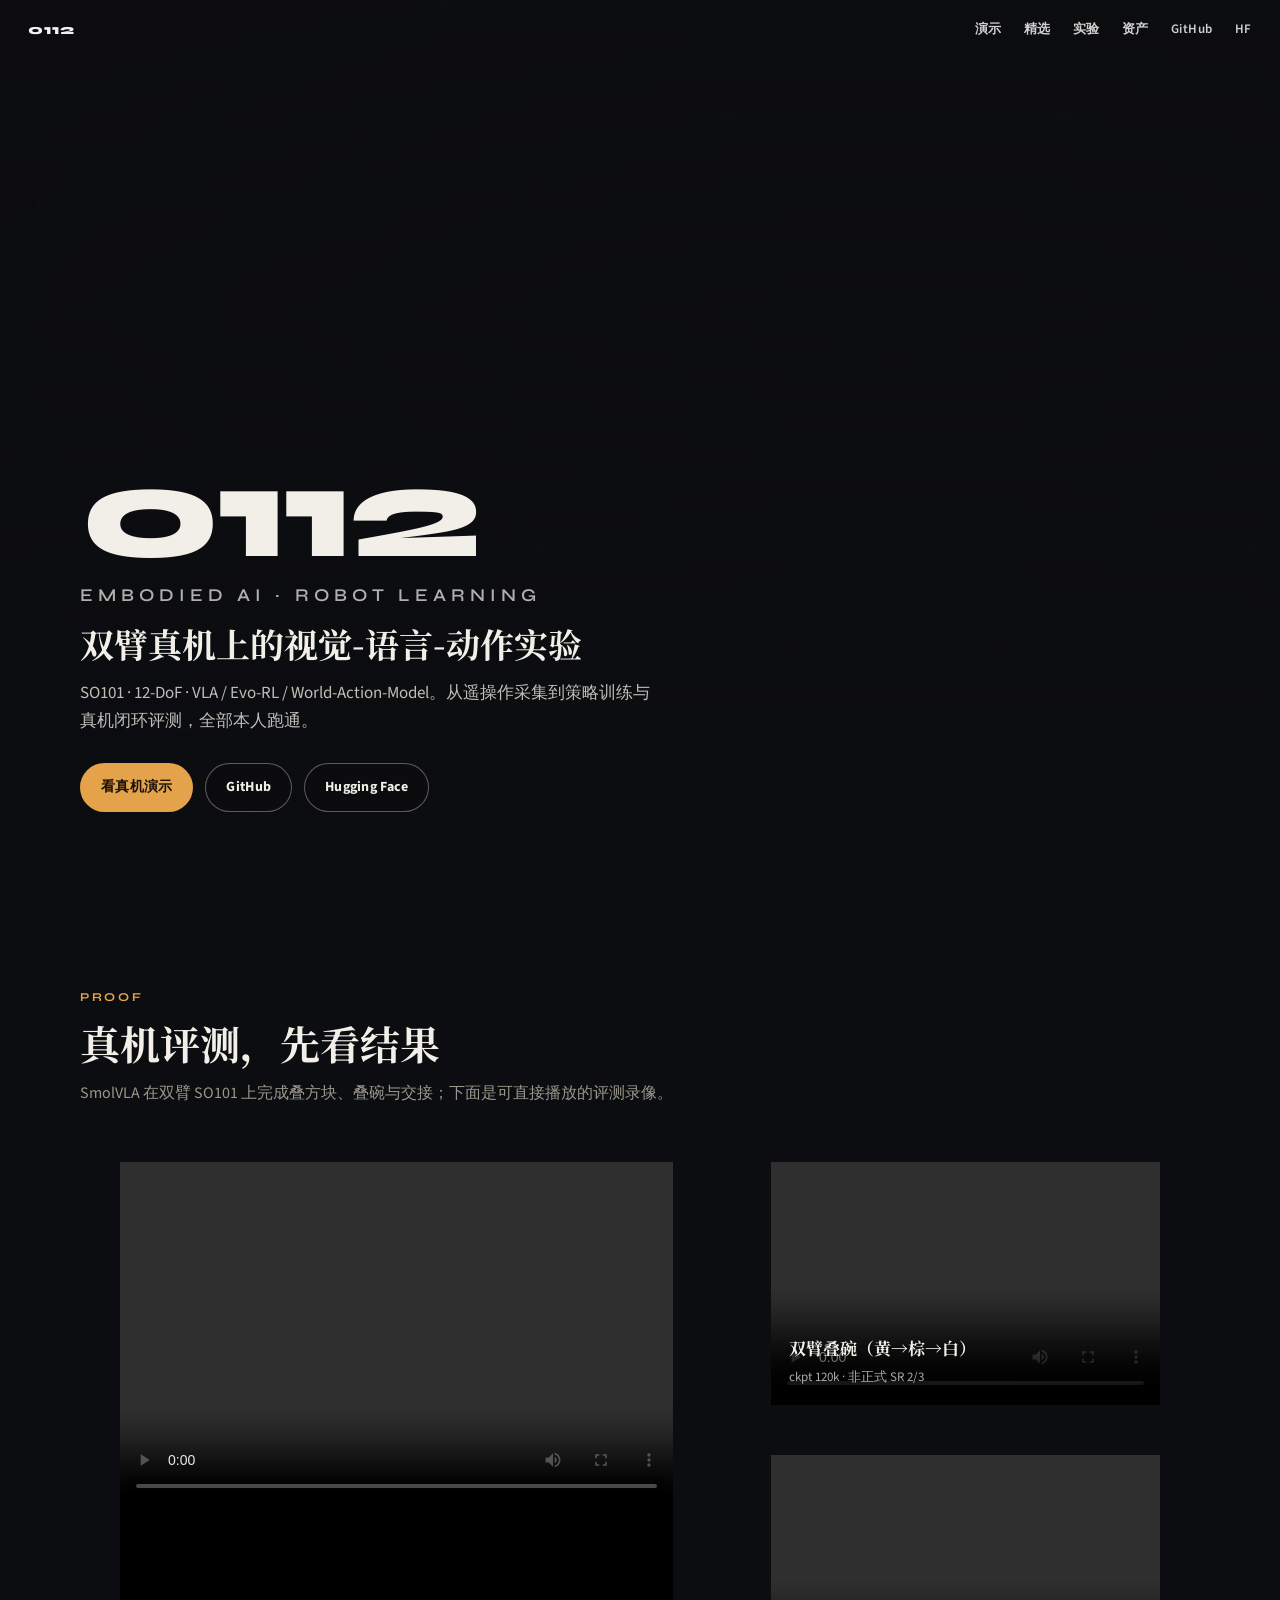
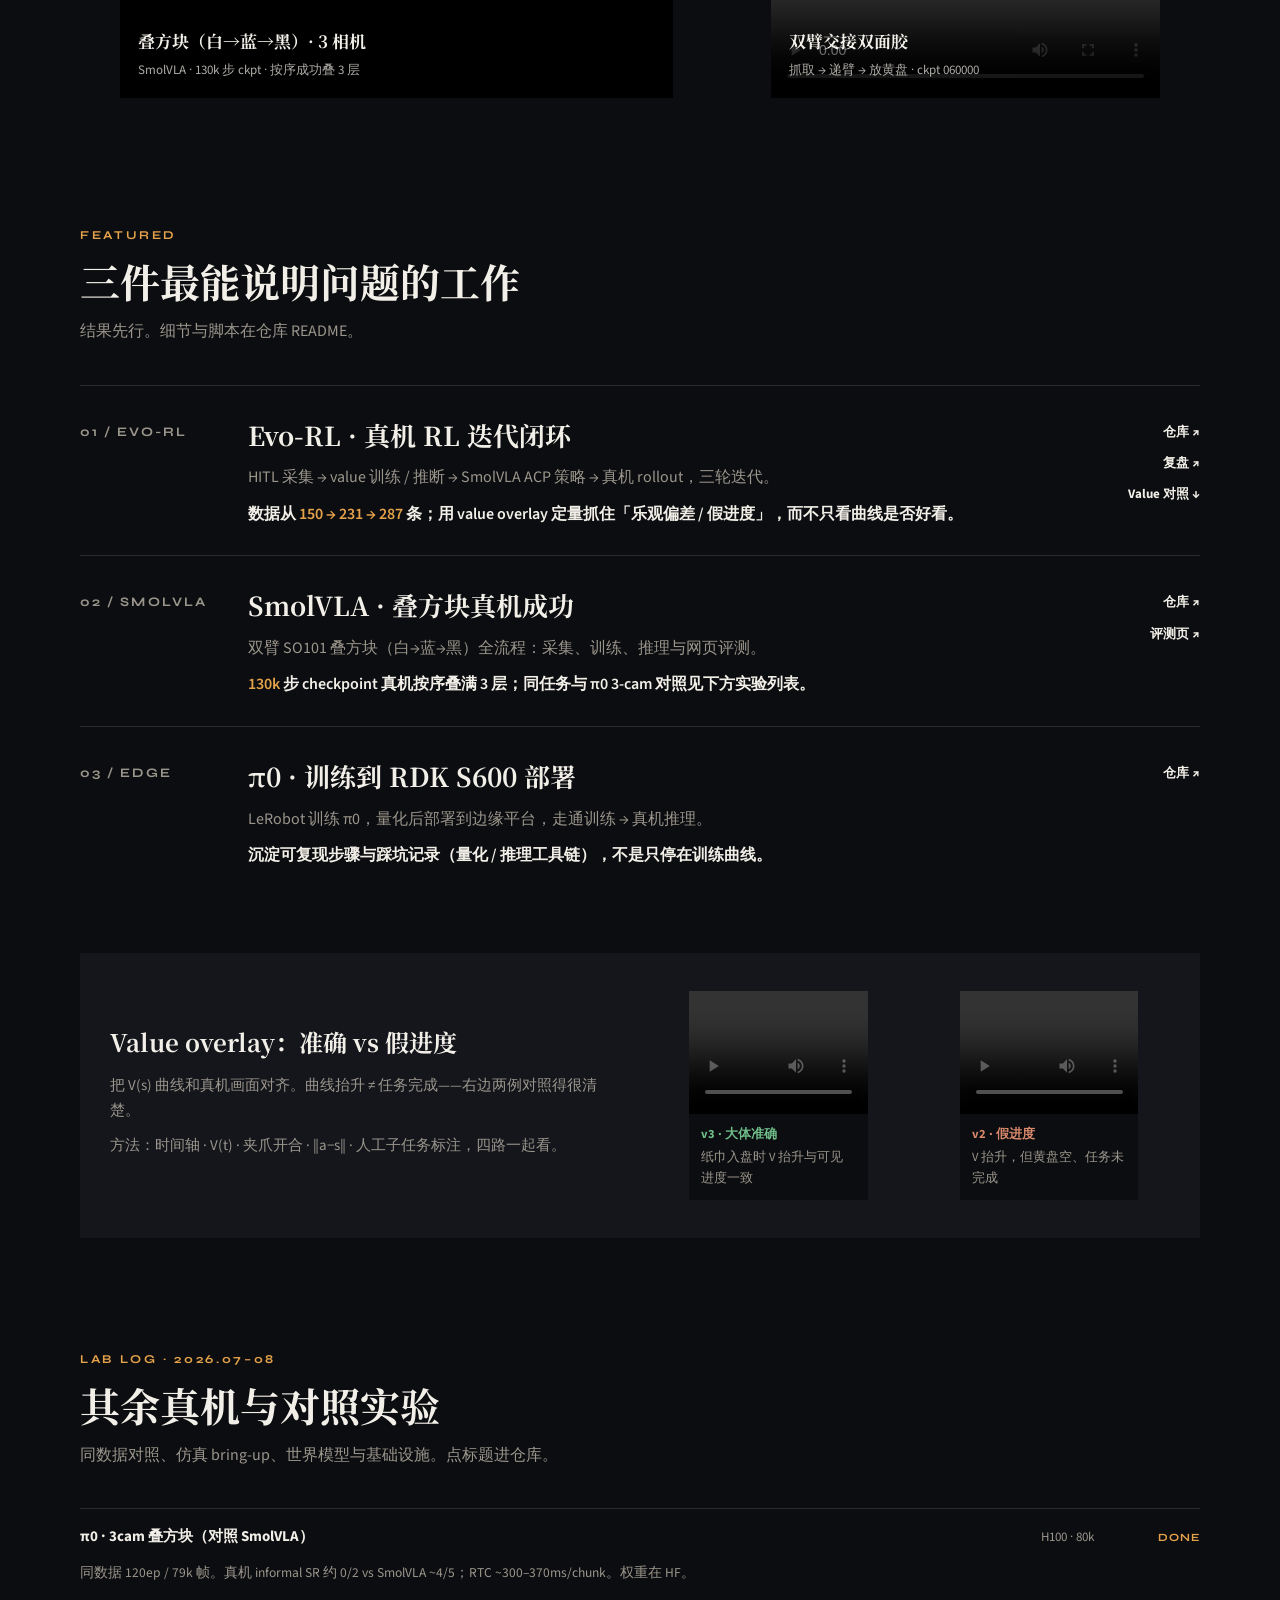
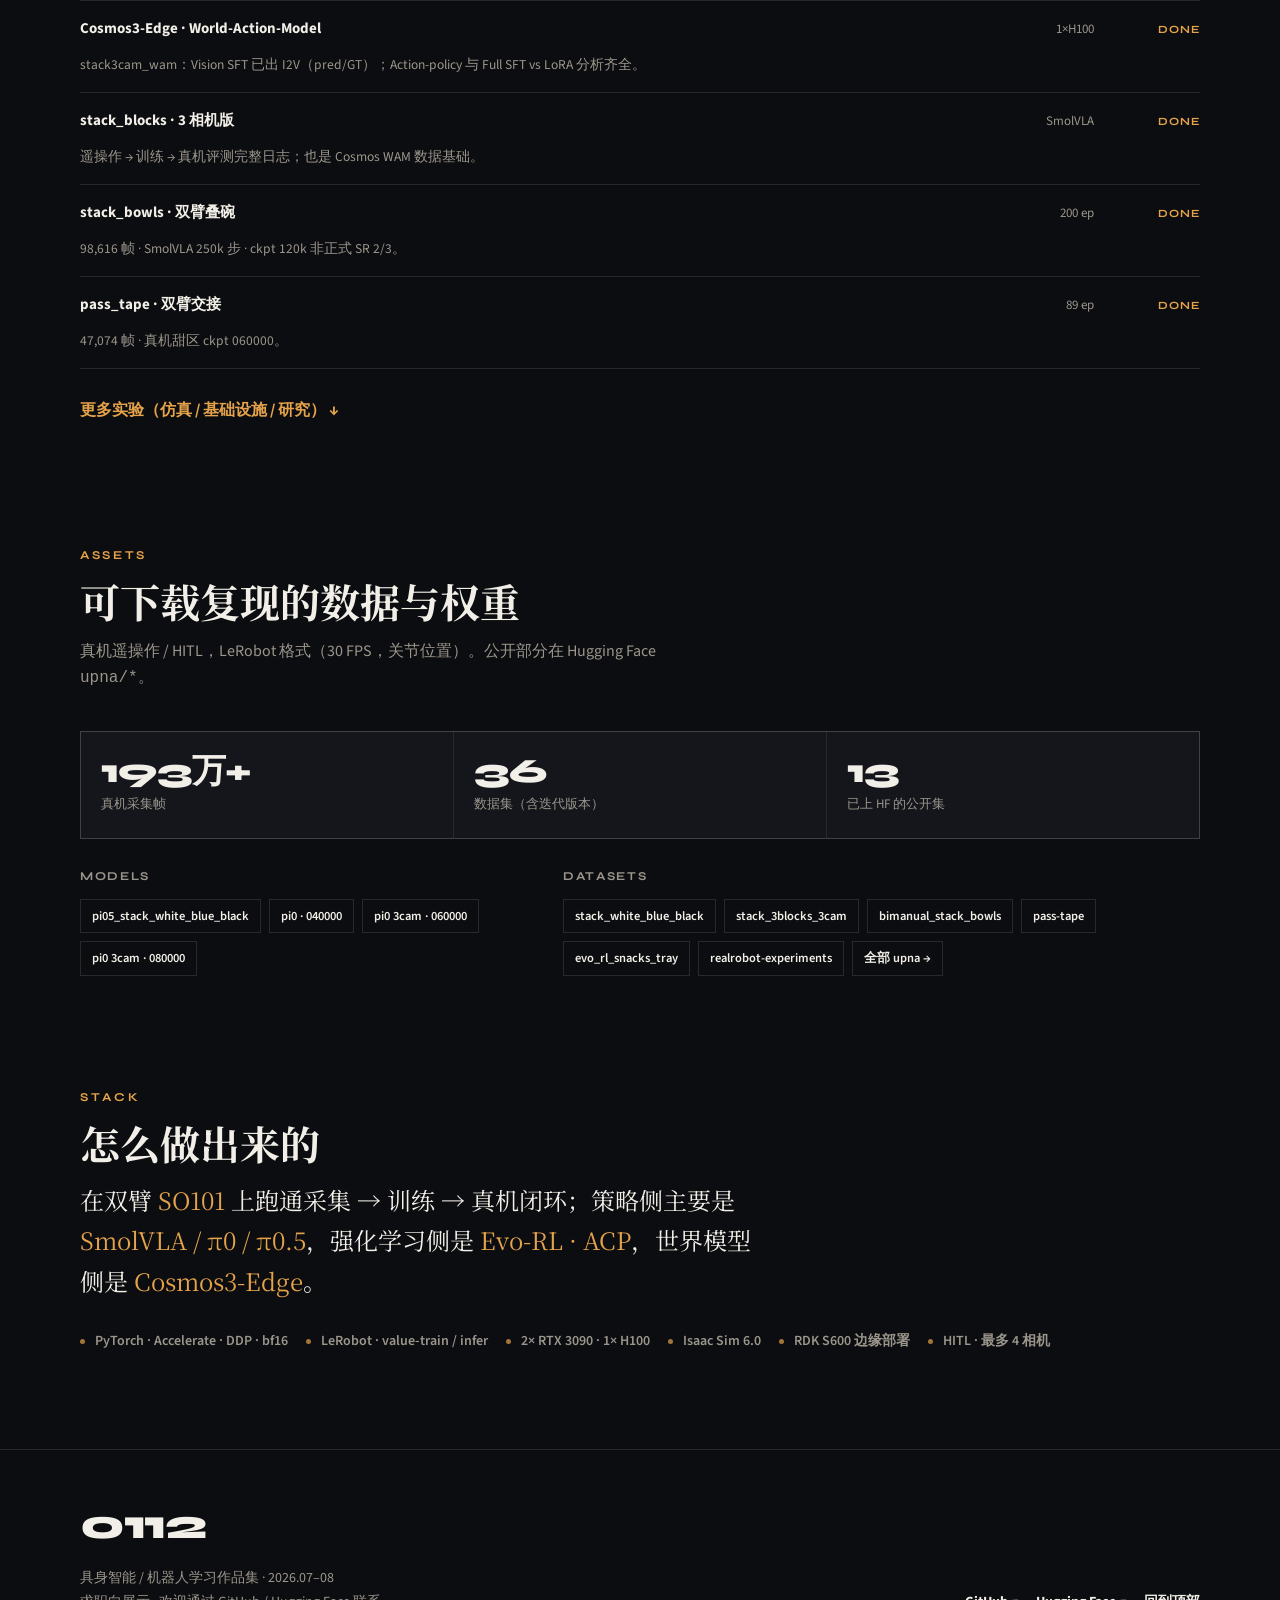
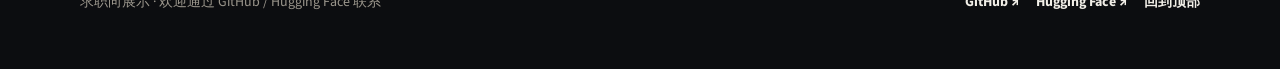
==== commit e9ac125b: "Add redesigned embodied AI portfolio site. Co-authored-by: Cursor <cursoragent@cursor.com>" ====
--- a/index.html
+++ b/index.html
@@ -1,716 +1,914 @@
 <!DOCTYPE html>
 <html lang="zh-CN">
 <head>
-<meta charset="UTF-8">
-<meta name="viewport" content="width=device-width, initial-scale=1.0">
-<title>0112 · Embodied AI / Robot Learning Portfolio</title>
-<style>
-  :root {
-    --bg: #f6f7fb;
-    --card: #ffffff;
-    --ink: #1a2233;
-    --muted: #64748b;
-    --line: #e6e9f2;
-    --accent: #2563eb;
-    --accent-2: #7c3aed;
-    --accent-3: #06b6d4;
-    --ok: #059669;
-    --warn: #d97706;
-    --radius: 18px;
-    --shadow: 0 1px 2px rgba(16,24,40,.04), 0 4px 16px rgba(16,24,40,.06);
-    --shadow-lg: 0 10px 34px rgba(37,99,235,.16), 0 2px 8px rgba(16,24,40,.06);
-  }
-  * { box-sizing: border-box; }
-  html { scroll-behavior: smooth; }
-  body {
-    margin: 0;
-    font-family: "PingFang SC", "HarmonyOS Sans SC", "Microsoft YaHei", "Noto Sans CJK SC", system-ui, -apple-system, sans-serif;
-    background: var(--bg);
-    color: var(--ink);
-    line-height: 1.75;
-    -webkit-font-smoothing: antialiased;
-  }
-  a { color: var(--accent); text-decoration: none; }
-  a:hover { text-decoration: underline; }
-
-  /* ===== Nav ===== */
-  .nav {
-    position: fixed; top: 0; left: 0; right: 0; z-index: 100;
-    display: flex; align-items: center; justify-content: space-between;
-    padding: 12px 28px;
-    transition: background .3s ease, box-shadow .3s ease, backdrop-filter .3s ease;
-  }
-  .nav .brand { font-weight: 800; letter-spacing: 1px; font-size: 15px; color: #fff; }
-  .nav .brand span { color: rgba(255,255,255,.75); font-weight: 500; }
-  .nav .links { display: flex; gap: 22px; align-items: center; }
-  .nav .links a { color: rgba(255,255,255,.88); font-size: 13.5px; font-weight: 600; }
-  .nav .links a:hover { color: #fff; text-decoration: none; }
-  .nav .gh { color: #fff; font-size: 13px; font-weight: 700; }
-  .nav.scrolled {
-    background: rgba(255,255,255,.82);
-    backdrop-filter: blur(14px); -webkit-backdrop-filter: blur(14px);
-    box-shadow: 0 1px 12px rgba(16,24,40,.08);
-  }
-  .nav.scrolled .brand { color: #111a2e; }
-  .nav.scrolled .brand span { color: var(--muted); }
-  .nav.scrolled .links a { color: #33415c; }
-  .nav.scrolled .links a:hover { color: var(--accent); }
-  .nav.scrolled .gh { color: var(--accent); }
-
-  /* ===== Hero ===== */
-  .hero {
-    position: relative; color: #fff; text-align: center;
-    padding: 120px 24px 104px; overflow: hidden;
-    background:
-      radial-gradient(1000px 500px at 15% -10%, rgba(124,58,237,.55), transparent 60%),
-      radial-gradient(900px 480px at 85% -20%, rgba(6,182,212,.4), transparent 55%),
-      linear-gradient(135deg, #0f1c42 0%, #1e3a8a 45%, #2563eb 100%);
-  }
-  .hero::before {
-    content: ""; position: absolute; inset: 0;
-    background-image: radial-gradient(rgba(255,255,255,.14) 1px, transparent 1px);
-    background-size: 26px 26px;
-    mask-image: linear-gradient(180deg, rgba(0,0,0,.5), transparent 75%);
-    -webkit-mask-image: linear-gradient(180deg, rgba(0,0,0,.5), transparent 75%);
-  }
-  .blob { position: absolute; border-radius: 50%; filter: blur(70px); opacity: .5; animation: float 9s ease-in-out infinite; }
-  .blob.b1 { width: 340px; height: 340px; left: -80px; top: 20px; background: rgba(124,58,237,.55); }
-  .blob.b2 { width: 280px; height: 280px; right: -60px; top: 60px; background: rgba(6,182,212,.5); animation-delay: -4.5s; }
-  @keyframes float { 0%,100% { transform: translateY(0) } 50% { transform: translateY(-26px) } }
-  .hero > * { position: relative; z-index: 1; }
-
-  .monogram {
-    width: 78px; height: 78px; margin: 0 auto 18px;
-    display: grid; place-items: center;
-    font-size: 30px; font-weight: 800; letter-spacing: 1px; color: #fff;
-    border-radius: 24px;
-    background: linear-gradient(135deg, rgba(255,255,255,.22), rgba(255,255,255,.06));
-    border: 1px solid rgba(255,255,255,.35);
-    box-shadow: 0 12px 34px rgba(0,0,0,.28);
-    backdrop-filter: blur(8px);
-    animation: pop .7s cubic-bezier(.2,1.4,.4,1) both;
-  }
-  @keyframes pop { from { transform: scale(.6); opacity: 0 } to { transform: scale(1); opacity: 1 } }
-  .hero h1 { margin: 0 0 8px; font-size: clamp(28px, 4.6vw, 44px); letter-spacing: 2px; font-weight: 800; animation: fadeUp .6s .08s both; }
-  .hero .en { margin: 0 0 10px; font-size: 13.5px; letter-spacing: 3px; color: rgba(255,255,255,.7); font-weight: 600; animation: fadeUp .6s .16s both; }
-  .hero .role { margin: 0 auto; max-width: 700px; font-size: clamp(14px, 2vw, 16.5px); color: rgba(255,255,255,.92); animation: fadeUp .6s .24s both; }
-  .hero .chips { margin-top: 22px; display: flex; flex-wrap: wrap; justify-content: center; gap: 8px; animation: fadeUp .6s .32s both; }
-  .chip {
-    padding: 5px 14px; border-radius: 999px; font-size: 12.5px; font-weight: 600;
-    background: rgba(255,255,255,.13); border: 1px solid rgba(255,255,255,.3);
-    backdrop-filter: blur(6px);
-  }
-  .hero .stats {
-    margin: 34px auto 0; max-width: 860px;
-    display: grid; grid-template-columns: repeat(4, 1fr); gap: 12px;
-    animation: fadeUp .6s .4s both;
-  }
-  @media (max-width: 720px) { .hero .stats { grid-template-columns: repeat(2, 1fr); } }
-  .stat {
-    padding: 14px 10px; border-radius: 16px;
-    background: rgba(255,255,255,.1); border: 1px solid rgba(255,255,255,.22);
-    backdrop-filter: blur(10px);
-    transition: transform .2s ease, background .2s ease;
-  }
-  .stat:hover { transform: translateY(-3px); background: rgba(255,255,255,.16); }
-  .stat .num { font-size: 26px; font-weight: 800; line-height: 1.2; }
-  .stat .lbl { font-size: 12px; color: rgba(255,255,255,.8); margin-top: 2px; }
-
-  @keyframes fadeUp { from { opacity: 0; transform: translateY(16px) } to { opacity: 1; transform: none } }
-
-  /* ===== Layout ===== */
-  .wrap { max-width: 1080px; margin: 0 auto; padding: 0 20px; }
-  main { margin-top: -52px; }
-  section { margin-bottom: 30px; scroll-margin-top: 76px; }
-
-  .eyebrow {
-    display: inline-flex; align-items: center; gap: 8px;
-    font-size: 12.5px; font-weight: 700; letter-spacing: 2px;
-    color: var(--accent); text-transform: uppercase; margin-bottom: 6px;
-  }
-  .eyebrow::before { content: ""; width: 22px; height: 2px; border-radius: 2px; background: linear-gradient(90deg, var(--accent), var(--accent-3)); }
-  h2.sec { margin: 0 0 18px; font-size: 22px; font-weight: 800; }
-
-  /* ===== Cards ===== */
-  .grid { display: grid; grid-template-columns: repeat(2, 1fr); gap: 16px; }
-  @media (max-width: 860px) { .grid { grid-template-columns: 1fr; } }
-  .card {
-    position: relative;
-    background: var(--card); border: 1px solid var(--line);
-    border-radius: var(--radius); padding: 20px 20px 18px;
-    box-shadow: var(--shadow);
-    display: flex; flex-direction: column; gap: 8px;
-    transition: transform .18s ease, box-shadow .18s ease, border-color .18s ease;
-  }
-  .card:hover { transform: translateY(-4px); box-shadow: var(--shadow-lg); border-color: #c7d7fb; }
-  .card .top { display: flex; align-items: flex-start; gap: 12px; }
-  .card .icon {
-    flex: none; width: 42px; height: 42px; border-radius: 12px;
-    display: grid; place-items: center; font-size: 20px;
-    background: linear-gradient(135deg, #eef2ff, #e0f2fe);
-    transition: transform .2s ease;
-  }
-  .card:hover .icon { transform: scale(1.08) rotate(-4deg); }
-  .card .name { font-size: 15.5px; font-weight: 700; color: #111a2e; line-height: 1.4; }
-  .card .name a { color: inherit; }
-  .card .name a:hover { color: var(--accent); }
-  .card .meta { font-size: 12px; color: var(--muted); margin-top: 2px; }
-  .card .desc { font-size: 13.5px; color: #3d4a63; flex: 1; }
-  .card .result {
-    font-size: 12.5px; color: #1d4ed8;
-    background: linear-gradient(135deg, #eff6ff, #f5f3ff);
-    border: 1px solid #dbeafe; border-radius: 10px; padding: 8px 12px;
-  }
-  .card .links { font-size: 12.5px; display: flex; flex-wrap: wrap; gap: 4px 12px; }
-  .card .links a { font-weight: 600; }
-  .card .links a:hover { text-decoration: underline; }
-
-  .pill {
-    display: inline-block; padding: 1px 9px; border-radius: 999px;
-    font-size: 11px; font-weight: 700; letter-spacing: .3px;
-  }
-  .pill.done { background: #ecfdf5; color: var(--ok); border: 1px solid #a7f3d0; }
-  .pill.wip  { background: #fffbeb; color: var(--warn); border: 1px solid #fde68a; }
-  .pill.study{ background: #eff6ff; color: var(--accent); border: 1px solid #bfdbfe; }
-
-  .tags { display: flex; flex-wrap: wrap; gap: 6px; }
-  .tag {
-    padding: 1px 10px; border-radius: 999px;
-    font-size: 11.5px; font-weight: 600;
-    background: #f1f5f9; color: #475569; border: 1px solid #e2e8f0;
-  }
-  .tag.b { background: #eef2ff; color: #4338ca; border-color: #e0e7ff; }
-  .tag.g { background: #ecfdf5; color: #047857; border-color: #d1fae5; }
-  .tag.o { background: #fffbeb; color: #b45309; border-color: #fef3c7; }
-  .tag.c { background: #ecfeff; color: #0e7490; border-color: #cffafe; }
-  .tag a { color: inherit; }
-
-  .feat { background: linear-gradient(180deg, #fbfdff, #fff); border-color: #cfe0ff; }
-  .feat::after {
-    content: "★ 精选";
-    position: absolute; top: 14px; right: 14px;
-    font-size: 10.5px; font-weight: 800; letter-spacing: 1px; color: #b45309;
-    background: #fef3c7; border: 1px solid #fde68a;
-    padding: 2px 8px; border-radius: 999px;
-  }
-  .feat .name { font-size: 16px; }
-
-  /* ===== Reveal ===== */
-  .reveal { opacity: 0; transform: translateY(22px); transition: opacity .6s ease, transform .6s ease; }
-  .reveal.in { opacity: 1; transform: none; }
-
-  /* ===== Video ===== */
-  .vids { display: grid; grid-template-columns: repeat(2, 1fr); gap: 16px; }
-  @media (max-width: 860px) { .vids { grid-template-columns: 1fr; } }
-  .vid { background: #000; border-radius: var(--radius); overflow: hidden; box-shadow: var(--shadow); position: relative; }
-  .vid video { display: block; width: 100%; height: auto; }
-  .vid .play {
-    position: absolute; top: 50%; left: 50%; transform: translate(-50%,-50%);
-    width: 54px; height: 54px; border-radius: 50%;
-    background: rgba(255,255,255,.92); color: var(--accent);
-    display: grid; place-items: center; font-size: 20px;
-    box-shadow: 0 8px 24px rgba(0,0,0,.35);
-    opacity: 0; transition: opacity .2s ease, transform .2s ease;
-    pointer-events: none;
-  }
-  .vid:hover .play { opacity: 1; transform: translate(-50%,-50%) scale(1.05); }
-  .vid .cap { background: var(--card); padding: 10px 14px 12px; }
-  .vid .cap b { display: block; font-size: 13.5px; color: #111a2e; margin-bottom: 2px; }
-  .vid .cap span { font-size: 12.5px; color: var(--muted); }
-
-  /* ===== Panel ===== */
-  .panel {
-    background: var(--card); border: 1px solid var(--line);
-    border-radius: var(--radius); padding: 22px;
-    box-shadow: var(--shadow);
-  }
-  .panel p { font-size: 14px; color: #3d4a63; margin: 0 0 14px; }
-
-  /* ===== Back to top ===== */
-  .top-btn {
-    position: fixed; right: 22px; bottom: 22px; z-index: 90;
-    width: 44px; height: 44px; border-radius: 50%; border: 1px solid var(--line);
-    background: rgba(255,255,255,.9); color: var(--accent);
-    font-size: 17px; cursor: pointer;
-    box-shadow: var(--shadow);
-    opacity: 0; transform: translateY(8px); pointer-events: none;
-    transition: opacity .25s ease, transform .25s ease;
-  }
-  .top-btn.show { opacity: 1; transform: none; pointer-events: auto; }
-  .top-btn:hover { background: #fff; box-shadow: var(--shadow-lg); }
-
-  footer { text-align: center; font-size: 12.5px; color: var(--muted); padding: 10px 20px 46px; }
-  .note { font-size: 12.5px; color: var(--muted); margin-top: 12px; }
-</style>
+  <meta charset="UTF-8" />
+  <meta name="viewport" content="width=device-width, initial-scale=1" />
+  <title>0112 · Embodied AI / Robot Learning</title>
+  <meta name="description" content="0112 具身智能 / 机器人学习作品集：双臂 SO101 真机、VLA、Evo-RL / ACP、World-Action-Model。" />
+  <link rel="preconnect" href="https://fonts.googleapis.com" />
+  <link rel="preconnect" href="https://fonts.gstatic.com" crossorigin />
+  <link href="https://fonts.googleapis.com/css2?family=Noto+Serif+SC:wght@500;700&family=Syne:wght@600;700;800&family=Source+Sans+3:ital,wght@0,400;0,600;0,700;1,400&display=swap" rel="stylesheet" />
+  <style>
+    :root {
+      --bg: #0c0d10;
+      --bg-2: #14161c;
+      --ink: #f2efe8;
+      --muted: #9b968c;
+      --line: rgba(242, 239, 232, 0.12);
+      --accent: #e4a24a;
+      --accent-dim: rgba(228, 162, 74, 0.16);
+      --ok: #6fbf8a;
+      --bad: #d9896c;
+      --max: 1120px;
+      --ease: cubic-bezier(0.22, 1, 0.36, 1);
+    }
+
+    * { box-sizing: border-box; }
+    html { scroll-behavior: smooth; }
+    body {
+      margin: 0;
+      background: var(--bg);
+      color: var(--ink);
+      font-family: "Source Sans 3", "PingFang SC", "Noto Sans SC", sans-serif;
+      font-size: 16px;
+      line-height: 1.65;
+      -webkit-font-smoothing: antialiased;
+    }
+    img, video { max-width: 100%; display: block; }
+    a { color: inherit; text-decoration: none; }
+    a:hover { color: var(--accent); }
+    button { font: inherit; }
+
+    .wrap {
+      width: min(100% - 40px, var(--max));
+      margin-inline: auto;
+    }
+
+    /* —— Nav —— */
+    .nav {
+      position: fixed;
+      inset: 0 0 auto 0;
+      z-index: 50;
+      display: flex;
+      align-items: center;
+      justify-content: space-between;
+      padding: 18px 28px;
+      mix-blend-mode: difference;
+      color: #fff;
+      pointer-events: none;
+    }
+    .nav a { pointer-events: auto; }
+    .nav-brand {
+      font-family: Syne, sans-serif;
+      font-weight: 800;
+      letter-spacing: 0.08em;
+      font-size: 14px;
+    }
+    .nav-links {
+      display: flex;
+      gap: 22px;
+      font-size: 13px;
+      font-weight: 600;
+      letter-spacing: 0.04em;
+    }
+    .nav-links a { opacity: 0.85; }
+    .nav-links a:hover { opacity: 1; color: #fff; }
+
+    /* —— Hero —— */
+    .hero {
+      position: relative;
+      min-height: 100svh;
+      display: grid;
+      align-items: end;
+      overflow: hidden;
+      color: var(--ink);
+    }
+    .hero-media {
+      position: absolute;
+      inset: 0;
+      z-index: 0;
+    }
+    .hero-media video {
+      width: 100%;
+      height: 100%;
+      object-fit: cover;
+      transform: scale(1.04);
+      animation: heroZoom 14s var(--ease) both;
+    }
+    @keyframes heroZoom {
+      from { transform: scale(1.12); filter: brightness(0.55); }
+      to { transform: scale(1.04); filter: brightness(0.72); }
+    }
+    .hero-shade {
+      position: absolute;
+      inset: 0;
+      z-index: 1;
+      background:
+        linear-gradient(180deg, rgba(12,13,16,0.35) 0%, rgba(12,13,16,0.15) 35%, rgba(12,13,16,0.88) 78%, var(--bg) 100%),
+        radial-gradient(80% 50% at 70% 40%, transparent 0%, rgba(12,13,16,0.45) 100%);
+      pointer-events: none;
+    }
+    .hero-copy {
+      position: relative;
+      z-index: 2;
+      padding: 0 0 64px;
+      width: min(100% - 40px, var(--max));
+      margin-inline: auto;
+      animation: rise 0.9s 0.15s var(--ease) both;
+    }
+    @keyframes rise {
+      from { opacity: 0; transform: translateY(28px); }
+      to { opacity: 1; transform: none; }
+    }
+    .brand {
+      font-family: Syne, sans-serif;
+      font-weight: 800;
+      font-size: clamp(64px, 14vw, 132px);
+      line-height: 0.9;
+      letter-spacing: -0.03em;
+      margin: 0 0 18px;
+    }
+    .brand span {
+      display: block;
+      font-size: clamp(14px, 2vw, 18px);
+      letter-spacing: 0.28em;
+      font-weight: 600;
+      opacity: 0.72;
+      margin-top: 14px;
+      text-transform: uppercase;
+    }
+    .hero h1 {
+      font-family: "Noto Serif SC", serif;
+      font-weight: 700;
+      font-size: clamp(22px, 3.4vw, 34px);
+      line-height: 1.35;
+      margin: 0 0 12px;
+      max-width: 18em;
+    }
+    .hero-lead {
+      margin: 0 0 28px;
+      max-width: 34em;
+      color: rgba(242, 239, 232, 0.78);
+      font-size: clamp(15px, 1.6vw, 17px);
+    }
+    .cta-row {
+      display: flex;
+      flex-wrap: wrap;
+      gap: 12px;
+    }
+    .btn {
+      display: inline-flex;
+      align-items: center;
+      gap: 8px;
+      padding: 12px 20px;
+      border-radius: 999px;
+      font-weight: 700;
+      font-size: 14px;
+      letter-spacing: 0.02em;
+      border: 1px solid transparent;
+      transition: transform 0.25s var(--ease), background 0.25s, border-color 0.25s, color 0.25s;
+    }
+    .btn:hover { transform: translateY(-2px); color: inherit; }
+    .btn-primary {
+      background: var(--accent);
+      color: #1a1208;
+    }
+    .btn-primary:hover { background: #efb45c; color: #1a1208; }
+    .btn-ghost {
+      border-color: rgba(242, 239, 232, 0.35);
+      background: rgba(12, 13, 16, 0.35);
+      backdrop-filter: blur(8px);
+    }
+    .btn-ghost:hover { border-color: var(--accent); color: var(--accent); }
+
+    /* —— Sections —— */
+    section {
+      padding: 88px 0 24px;
+      scroll-margin-top: 24px;
+    }
+    .sec-kicker {
+      font-family: Syne, sans-serif;
+      font-size: 12px;
+      font-weight: 700;
+      letter-spacing: 0.22em;
+      text-transform: uppercase;
+      color: var(--accent);
+      margin: 0 0 10px;
+    }
+    .sec-title {
+      font-family: "Noto Serif SC", serif;
+      font-size: clamp(26px, 4vw, 40px);
+      font-weight: 700;
+      line-height: 1.25;
+      margin: 0 0 12px;
+    }
+    .sec-desc {
+      margin: 0 0 40px;
+      max-width: 40em;
+      color: var(--muted);
+      font-size: 16px;
+    }
+
+    .reveal {
+      opacity: 0;
+      transform: translateY(24px);
+      transition: opacity 0.7s var(--ease), transform 0.7s var(--ease);
+    }
+    .reveal.in { opacity: 1; transform: none; }
+
+    /* —— Proof / demos —— */
+    .proof-grid {
+      display: grid;
+      grid-template-columns: 1.35fr 1fr;
+      gap: 18px;
+    }
+    @media (max-width: 860px) {
+      .proof-grid { grid-template-columns: 1fr; }
+      .nav-links { display: none; }
+    }
+    .shot {
+      position: relative;
+      background: #000;
+      overflow: hidden;
+      isolation: isolate;
+    }
+    .shot video {
+      width: 100%;
+      aspect-ratio: 16 / 10;
+      object-fit: cover;
+      opacity: 0.92;
+    }
+    .shot figcaption {
+      position: absolute;
+      left: 0; right: 0; bottom: 0;
+      padding: 48px 18px 16px;
+      background: linear-gradient(transparent, rgba(0,0,0,0.85));
+      font-size: 14px;
+    }
+    .shot figcaption strong {
+      display: block;
+      font-family: "Noto Serif SC", serif;
+      font-size: 17px;
+      margin-bottom: 4px;
+    }
+    .shot figcaption span { color: rgba(242,239,232,0.72); font-size: 13px; }
+    .shot-stack { display: grid; gap: 18px; }
+
+    /* —— Featured results —— */
+    .feature {
+      display: grid;
+      grid-template-columns: 140px 1fr auto;
+      gap: 20px 28px;
+      align-items: start;
+      padding: 28px 0;
+      border-top: 1px solid var(--line);
+    }
+    .feature:last-child { border-bottom: 1px solid var(--line); }
+    .feature-idx {
+      font-family: Syne, sans-serif;
+      font-size: 13px;
+      font-weight: 700;
+      letter-spacing: 0.16em;
+      color: var(--muted);
+      padding-top: 8px;
+    }
+    .feature h3 {
+      font-family: "Noto Serif SC", serif;
+      font-size: clamp(20px, 2.4vw, 26px);
+      margin: 0 0 8px;
+      font-weight: 700;
+    }
+    .feature h3 a:hover { color: var(--accent); }
+    .feature .one-liner {
+      margin: 0 0 10px;
+      color: var(--muted);
+      max-width: 46em;
+    }
+    .feature .result {
+      margin: 0;
+      color: var(--ink);
+      font-weight: 600;
+      max-width: 46em;
+    }
+    .feature .result em {
+      font-style: normal;
+      color: var(--accent);
+    }
+    .feature-links {
+      display: flex;
+      flex-direction: column;
+      gap: 8px;
+      align-items: flex-end;
+      font-size: 13px;
+      font-weight: 700;
+      white-space: nowrap;
+      padding-top: 8px;
+    }
+    .feature-links a {
+      border-bottom: 1px solid transparent;
+      padding-bottom: 1px;
+    }
+    .feature-links a:hover {
+      color: var(--accent);
+      border-bottom-color: var(--accent);
+    }
+    @media (max-width: 720px) {
+      .feature {
+        grid-template-columns: 1fr;
+        gap: 8px;
+      }
+      .feature-links {
+        align-items: flex-start;
+        flex-direction: row;
+        flex-wrap: wrap;
+        gap: 14px;
+      }
+    }
+
+    /* —— Insight strip —— */
+    .insight {
+      margin-top: 56px;
+      display: grid;
+      grid-template-columns: 1fr 1fr;
+      gap: 18px;
+      background: var(--bg-2);
+      padding: 22px;
+    }
+    @media (max-width: 860px) { .insight { grid-template-columns: 1fr; } }
+    .insight-copy {
+      display: flex;
+      flex-direction: column;
+      justify-content: center;
+      padding: 12px 8px;
+    }
+    .insight-copy h3 {
+      font-family: "Noto Serif SC", serif;
+      font-size: 24px;
+      margin: 0 0 12px;
+    }
+    .insight-copy p {
+      margin: 0 0 10px;
+      color: var(--muted);
+      font-size: 15px;
+    }
+    .insight-pair {
+      display: grid;
+      grid-template-columns: 1fr 1fr;
+      gap: 12px;
+    }
+    @media (max-width: 560px) { .insight-pair { grid-template-columns: 1fr; } }
+    .compare {
+      background: #000;
+      overflow: hidden;
+    }
+    .compare video {
+      width: 100%;
+      aspect-ratio: 16 / 11;
+      object-fit: cover;
+    }
+    .compare .label {
+      padding: 10px 12px 12px;
+      font-size: 12.5px;
+      border-top: 1px solid var(--line);
+      background: var(--bg);
+    }
+    .compare .label b { display: block; margin-bottom: 2px; }
+    .compare.ok .label b { color: var(--ok); }
+    .compare.bad .label b { color: var(--bad); }
+    .compare .label span { color: var(--muted); }
+
+    /* —— Project list —— */
+    .plist { border-top: 1px solid var(--line); }
+    .prow {
+      display: grid;
+      grid-template-columns: 1fr 180px 90px;
+      gap: 16px;
+      align-items: baseline;
+      padding: 16px 0;
+      border-bottom: 1px solid var(--line);
+      transition: background 0.2s;
+    }
+    .prow:hover { background: rgba(228, 162, 74, 0.04); }
+    .prow a.name {
+      font-weight: 700;
+      font-size: 15px;
+    }
+    .prow .blurb {
+      grid-column: 1 / -1;
+      margin: -4px 0 0;
+      color: var(--muted);
+      font-size: 13.5px;
+      max-width: 62em;
+    }
+    .prow .meta {
+      color: var(--muted);
+      font-size: 13px;
+      text-align: right;
+    }
+    .prow .status {
+      font-family: Syne, sans-serif;
+      font-size: 11px;
+      font-weight: 700;
+      letter-spacing: 0.08em;
+      text-align: right;
+      color: var(--accent);
+    }
+    .prow .status.wip { color: var(--bad); }
+    @media (max-width: 720px) {
+      .prow {
+        grid-template-columns: 1fr auto;
+      }
+      .prow .meta { display: none; }
+    }
+
+    details.more {
+      margin-top: 18px;
+    }
+    details.more summary {
+      cursor: pointer;
+      font-weight: 700;
+      color: var(--accent);
+      list-style: none;
+      padding: 10px 0;
+    }
+    details.more summary::-webkit-details-marker { display: none; }
+    details.more summary::after { content: " ↓"; }
+
+    /* —— Assets —— */
+    .asset-band {
+      display: grid;
+      grid-template-columns: repeat(3, 1fr);
+      gap: 1px;
+      background: var(--line);
+      border: 1px solid var(--line);
+      margin-bottom: 28px;
+    }
+    @media (max-width: 720px) { .asset-band { grid-template-columns: 1fr; } }
+    .asset-band > div {
+      background: var(--bg-2);
+      padding: 22px 20px;
+    }
+    .asset-band .n {
+      font-family: Syne, sans-serif;
+      font-size: 34px;
+      font-weight: 800;
+      letter-spacing: -0.02em;
+      line-height: 1;
+      margin-bottom: 6px;
+    }
+    .asset-band .l {
+      color: var(--muted);
+      font-size: 13px;
+    }
+
+    .hf-grid {
+      display: grid;
+      grid-template-columns: 1fr 1.4fr;
+      gap: 28px;
+    }
+    @media (max-width: 720px) { .hf-grid { grid-template-columns: 1fr; } }
+    .chip-cloud {
+      display: flex;
+      flex-wrap: wrap;
+      gap: 8px;
+    }
+    .chip-cloud a {
+      font-size: 12.5px;
+      font-weight: 600;
+      padding: 6px 11px;
+      border: 1px solid var(--line);
+      color: var(--ink);
+      transition: border-color 0.2s, color 0.2s, background 0.2s;
+    }
+    .chip-cloud a:hover {
+      border-color: var(--accent);
+      color: var(--accent);
+      background: var(--accent-dim);
+    }
+    .subhead {
+      font-family: Syne, sans-serif;
+      font-size: 12px;
+      letter-spacing: 0.14em;
+      text-transform: uppercase;
+      color: var(--muted);
+      margin: 0 0 12px;
+      font-weight: 700;
+    }
+
+    /* —— Stack —— */
+    .stack-line {
+      font-size: clamp(18px, 2.4vw, 24px);
+      line-height: 1.7;
+      font-family: "Noto Serif SC", serif;
+      max-width: 28em;
+      margin: 0 0 28px;
+    }
+    .stack-line span { color: var(--accent); }
+    .tech {
+      display: flex;
+      flex-wrap: wrap;
+      gap: 10px 18px;
+      color: var(--muted);
+      font-size: 14px;
+      font-weight: 600;
+    }
+    .tech span::before {
+      content: "";
+      display: inline-block;
+      width: 5px;
+      height: 5px;
+      border-radius: 50%;
+      background: var(--accent);
+      margin-right: 10px;
+      vertical-align: middle;
+      opacity: 0.7;
+    }
+
+    /* —— Footer —— */
+    footer {
+      margin-top: 72px;
+      padding: 40px 0 56px;
+      border-top: 1px solid var(--line);
+    }
+    .foot-grid {
+      display: grid;
+      grid-template-columns: 1.4fr 1fr;
+      gap: 28px;
+      align-items: end;
+    }
+    @media (max-width: 720px) { .foot-grid { grid-template-columns: 1fr; } }
+    .foot-brand {
+      font-family: Syne, sans-serif;
+      font-size: 42px;
+      font-weight: 800;
+      letter-spacing: -0.03em;
+      margin: 0 0 8px;
+    }
+    .foot-note { color: var(--muted); margin: 0; font-size: 14px; }
+    .foot-links {
+      display: flex;
+      flex-wrap: wrap;
+      gap: 16px;
+      justify-content: flex-end;
+      font-weight: 700;
+      font-size: 14px;
+    }
+    @media (max-width: 720px) { .foot-links { justify-content: flex-start; } }
+
+    .top-btn {
+      position: fixed;
+      right: 18px;
+      bottom: 18px;
+      z-index: 40;
+      width: 42px;
+      height: 42px;
+      border-radius: 50%;
+      border: 1px solid var(--line);
+      background: rgba(20, 22, 28, 0.9);
+      color: var(--ink);
+      cursor: pointer;
+      opacity: 0;
+      pointer-events: none;
+      transition: opacity 0.25s, transform 0.25s;
+    }
+    .top-btn.show { opacity: 1; pointer-events: auto; }
+    .top-btn:hover { color: var(--accent); border-color: var(--accent); }
+  </style>
 </head>
 <body>
-
-<nav class="nav" id="nav">
-  <div class="brand">0112<span> · Portfolio</span></div>
-  <div class="links">
-    <a href="#featured">精选</a>
-    <a href="#projects">项目</a>
-    <a href="#videos">演示</a>
-    <a href="#stack">技术栈</a>
-    <a class="gh" href="https://huggingface.co/upna" target="_blank">HF ↗</a>
-    <a class="gh" href="https://github.com/upnana" target="_blank">GitHub ↗</a>
-  </div>
-</nav>
-
-<!-- ===== Hero ===== -->
-<header class="hero">
-  <div class="blob b1"></div>
-  <div class="blob b2"></div>
-  <div class="monogram">01</div>
-  <h1>0112 · 具身智能 / 机器人学习</h1>
-  <p class="en">EMBODIED AI · ROBOT LEARNING · VLA</p>
-  <p class="role">双臂 SO101 真机实验 · 视觉-语言-动作模型（VLA）· Evo-RL / ACP · World-Action-Model</p>
-  <div class="chips">
-    <span class="chip">📅 2026.07 – 08</span>
-    <span class="chip">📦 13 个实验项目</span>
-    <span class="chip">🤖 双臂 12-DoF 真机</span>
-    <span class="chip">🎯 求职作品展示</span>
-  </div>
-  <div class="stats">
-    <div class="stat"><div class="num">13</div><div class="lbl">新建仓库</div></div>
-    <div class="stat"><div class="num">6+</div><div class="lbl">真机任务</div></div>
-    <div class="stat"><div class="num">3</div><div class="lbl">模型家族</div></div>
-    <div class="stat"><div class="num">193万</div><div class="lbl">真机采集帧数</div></div>
-  </div>
-</header>
-
-<main class="wrap">
-
-  <!-- ===== 精选 ===== -->
-  <section id="featured">
-    <div class="eyebrow">Featured</div>
-    <h2 class="sec">精选项目</h2>
-    <div class="grid">
-      <div class="card feat reveal">
-        <div class="top">
-          <div class="icon">🤖</div>
+  <header class="nav" id="nav">
+    <a class="nav-brand" href="#top">0112</a>
+    <nav class="nav-links" aria-label="页面导航">
+      <a href="#proof">演示</a>
+      <a href="#work">精选</a>
+      <a href="#lab">实验</a>
+      <a href="#assets">资产</a>
+      <a href="https://github.com/upnana" target="_blank" rel="noopener">GitHub</a>
+      <a href="https://huggingface.co/upna" target="_blank" rel="noopener">HF</a>
+    </nav>
+  </header>
+
+  <main id="top">
+    <!-- Hero: brand + one idea + CTAs over full-bleed robot video -->
+    <section class="hero" aria-label="首页">
+      <div class="hero-media">
+        <video
+          autoplay muted loop playsinline preload="metadata"
+          poster=""
+          aria-label="双臂 SO101 叠方块真机评测">
+          <source src="https://upnana.github.io/portfolio/media/3_blocks_stack_3cam.mp4" type="video/mp4" />
+        </video>
+      </div>
+      <div class="hero-shade" aria-hidden="true"></div>
+      <div class="hero-copy">
+        <p class="brand">0112<span>Embodied AI · Robot Learning</span></p>
+        <h1>双臂真机上的视觉-语言-动作实验</h1>
+        <p class="hero-lead">
+          SO101 · 12-DoF · VLA / Evo-RL / World-Action-Model。从遥操作采集到策略训练与真机闭环评测，全部本人跑通。
+        </p>
+        <div class="cta-row">
+          <a class="btn btn-primary" href="#proof">看真机演示</a>
+          <a class="btn btn-ghost" href="https://github.com/upnana" target="_blank" rel="noopener">GitHub</a>
+          <a class="btn btn-ghost" href="https://huggingface.co/upna" target="_blank" rel="noopener">Hugging Face</a>
+        </div>
+      </div>
+    </section>
+
+    <!-- Proof first -->
+    <section id="proof">
+      <div class="wrap reveal">
+        <p class="sec-kicker">Proof</p>
+        <h2 class="sec-title">真机评测，先看结果</h2>
+        <p class="sec-desc">SmolVLA 在双臂 SO101 上完成叠方块、叠碗与交接；下面是可直接播放的评测录像。</p>
+
+        <div class="proof-grid">
+          <figure class="shot">
+            <video controls playsinline preload="metadata"
+              src="https://upnana.github.io/portfolio/media/3_blocks_stack_3cam.mp4"></video>
+            <figcaption>
+              <strong>叠方块（白→蓝→黑）· 3 相机</strong>
+              <span>SmolVLA · 130k 步 ckpt · 按序成功叠 3 层</span>
+            </figcaption>
+          </figure>
+          <div class="shot-stack">
+            <figure class="shot">
+              <video controls playsinline preload="metadata"
+                src="https://upnana.github.io/portfolio/media/eval_stack_bowls.mp4"></video>
+              <figcaption>
+                <strong>双臂叠碗（黄→棕→白）</strong>
+                <span>ckpt 120k · 非正式 SR 2/3</span>
+              </figcaption>
+            </figure>
+            <figure class="shot">
+              <video controls playsinline preload="metadata"
+                src="https://upnana.github.io/portfolio/media/eval_pass_tape.mp4"></video>
+              <figcaption>
+                <strong>双臂交接双面胶</strong>
+                <span>抓取 → 递臂 → 放黄盘 · ckpt 060000</span>
+              </figcaption>
+            </figure>
+          </div>
+        </div>
+      </div>
+    </section>
+
+    <!-- Featured -->
+    <section id="work">
+      <div class="wrap reveal">
+        <p class="sec-kicker">Featured</p>
+        <h2 class="sec-title">三件最能说明问题的工作</h2>
+        <p class="sec-desc">结果先行。细节与脚本在仓库 README。</p>
+
+        <article class="feature">
+          <div class="feature-idx">01 / EVO-RL</div>
           <div>
-            <div class="name"><a href="https://github.com/upnana/Evo-RL_bowls_tray" target="_blank">Evo-RL_bowls_tray</a></div>
-            <div class="meta">2026-07-28 · Python</div>
+            <h3><a href="https://github.com/upnana/Evo-RL_bowls_tray" target="_blank" rel="noopener">Evo-RL · 真机 RL 迭代闭环</a></h3>
+            <p class="one-liner">HITL 采集 → value 训练 / 推断 → SmolVLA ACP 策略 → 真机 rollout，三轮迭代。</p>
+            <p class="result">数据从 <em>150 → 231 → 287</em> 条；用 value overlay 定量抓住「乐观偏差 / 假进度」，而不只看曲线是否好看。</p>
+          </div>
+          <div class="feature-links">
+            <a href="https://github.com/upnana/Evo-RL_bowls_tray" target="_blank" rel="noopener">仓库 ↗</a>
+            <a href="https://github.com/upnana/Evo-RL_bowls_tray/blob/main/daima/Recap.md" target="_blank" rel="noopener">复盘 ↗</a>
+            <a href="#insight">Value 对照 ↓</a>
+          </div>
+        </article>
+
+        <article class="feature">
+          <div class="feature-idx">02 / SMOLVLA</div>
+          <div>
+            <h3><a href="https://github.com/upnana/smolvla_stack_blocks-white_blue_black" target="_blank" rel="noopener">SmolVLA · 叠方块真机成功</a></h3>
+            <p class="one-liner">双臂 SO101 叠方块（白→蓝→黑）全流程：采集、训练、推理与网页评测。</p>
+            <p class="result"><em>130k</em> 步 checkpoint 真机按序叠满 3 层；同任务与 π0 3-cam 对照见下方实验列表。</p>
+          </div>
+          <div class="feature-links">
+            <a href="https://github.com/upnana/smolvla_stack_blocks-white_blue_black" target="_blank" rel="noopener">仓库 ↗</a>
+            <a href="https://upnana.github.io/smolvla_stack_blocks-white_blue_black/eval.html" target="_blank" rel="noopener">评测页 ↗</a>
+          </div>
+        </article>
+
+        <article class="feature">
+          <div class="feature-idx">03 / EDGE</div>
+          <div>
+            <h3><a href="https://github.com/upnana/lerobot-pi0-rdk-s600-deploy" target="_blank" rel="noopener">π0 · 训练到 RDK S600 部署</a></h3>
+            <p class="one-liner">LeRobot 训练 π0，量化后部署到边缘平台，走通训练 → 真机推理。</p>
+            <p class="result">沉淀可复现步骤与踩坑记录（量化 / 推理工具链），不是只停在训练曲线。</p>
+          </div>
+          <div class="feature-links">
+            <a href="https://github.com/upnana/lerobot-pi0-rdk-s600-deploy" target="_blank" rel="noopener">仓库 ↗</a>
+          </div>
+        </article>
+
+        <div class="insight reveal" id="insight">
+          <div class="insight-copy">
+            <h3>Value overlay：准确 vs 假进度</h3>
+            <p>把 V(s) 曲线和真机画面对齐。曲线抬升 ≠ 任务完成——右边两例对照得很清楚。</p>
+            <p>方法：时间轴 · V(t) · 夹爪开合 · ‖a−s‖ · 人工子任务标注，四路一起看。</p>
+          </div>
+          <div class="insight-pair">
+            <figure class="compare ok">
+              <video controls playsinline preload="metadata"
+                src="https://upnana.github.io/portfolio/media/value_overlay_v3_100k_with_tag.mp4"></video>
+              <figcaption class="label">
+                <b>v3 · 大体准确</b>
+                <span>纸巾入盘时 V 抬升与可见进度一致</span>
+              </figcaption>
+            </figure>
+            <figure class="compare bad">
+              <video controls playsinline preload="metadata"
+                src="https://upnana.github.io/portfolio/media/value_overlay_v2_120k_with_tag.mp4"></video>
+              <figcaption class="label">
+                <b>v2 · 假进度</b>
+                <span>V 抬升，但黄盘空、任务未完成</span>
+              </figcaption>
+            </figure>
           </div>
         </div>
-        <div class="desc">双臂 SO101 真机 <b>Evo-RL / ACP</b> 端到端流水线：HITL 采集 → pistar06 value 训练 → value infer → SmolVLA ACP 策略训练 → 真机 rollout 闭环，三轮迭代（150 → 231 → 287 条）。</div>
-        <div class="result">亮点：完整跑通真机 RL 迭代闭环；value overlay 定量诊断「乐观偏差 / 假进度」；ACP tag A/B 对照实验；全量复盘沉淀。</div>
-        <div class="tags"><span class="tag b">LeRobot</span><span class="tag g">Evo-RL / ACP</span><span class="tag g">Value</span><span class="tag o">HITL 迭代</span></div>
-        <div class="links"><a href="https://github.com/upnana/Evo-RL_bowls_tray" target="_blank">仓库 ↗</a><a href="https://github.com/upnana/Evo-RL_bowls_tray/blob/main/daima/Recap.md" target="_blank">复盘文档 ↗</a><a href="#videos">演示视频 ↓</a></div>
       </div>
-
-      <div class="card feat reveal">
-        <div class="top">
-          <div class="icon">🌌</div>
+    </section>
+
+    <!-- Lab / all projects -->
+    <section id="lab">
+      <div class="wrap reveal">
+        <p class="sec-kicker">Lab Log · 2026.07–08</p>
+        <h2 class="sec-title">其余真机与对照实验</h2>
+        <p class="sec-desc">同数据对照、仿真 bring-up、世界模型与基础设施。点标题进仓库。</p>
+
+        <div class="plist">
+          <div class="prow">
+            <a class="name" href="https://github.com/upnana/pi0_stack_blocks_white_blue_black_3cam" target="_blank" rel="noopener">π0 · 3cam 叠方块（对照 SmolVLA）</a>
+            <div class="meta">H100 · 80k</div>
+            <div class="status">DONE</div>
+            <p class="blurb">同数据 120ep / 79k 帧。真机 informal SR 约 0/2 vs SmolVLA ~4/5；RTC ~300–370ms/chunk。权重在 HF。</p>
+          </div>
+          <div class="prow">
+            <a class="name" href="https://github.com/upnana/cosmos-edge-lab" target="_blank" rel="noopener">Cosmos3-Edge · World-Action-Model</a>
+            <div class="meta">1×H100</div>
+            <div class="status">DONE</div>
+            <p class="blurb">stack3cam_wam：Vision SFT 已出 I2V（pred/GT）；Action-policy 与 Full SFT vs LoRA 分析齐全。</p>
+          </div>
+          <div class="prow">
+            <a class="name" href="https://github.com/upnana/smolvla_stack_blocks_white_blue_black_3cam" target="_blank" rel="noopener">stack_blocks · 3 相机版</a>
+            <div class="meta">SmolVLA</div>
+            <div class="status">DONE</div>
+            <p class="blurb">遥操作 → 训练 → 真机评测完整日志；也是 Cosmos WAM 数据基础。</p>
+          </div>
+          <div class="prow">
+            <a class="name" href="https://github.com/upnana/stack_bowls" target="_blank" rel="noopener">stack_bowls · 双臂叠碗</a>
+            <div class="meta">200 ep</div>
+            <div class="status">DONE</div>
+            <p class="blurb">98,616 帧 · SmolVLA 250k 步 · ckpt 120k 非正式 SR 2/3。</p>
+          </div>
+          <div class="prow">
+            <a class="name" href="https://github.com/upnana/pass_tape" target="_blank" rel="noopener">pass_tape · 双臂交接</a>
+            <div class="meta">89 ep</div>
+            <div class="status">DONE</div>
+            <p class="blurb">47,074 帧 · 真机甜区 ckpt 060000。</p>
+          </div>
+        </div>
+
+        <details class="more">
+          <summary>更多实验（仿真 / 基础设施 / 研究）</summary>
+          <div class="plist">
+            <div class="prow">
+              <a class="name" href="https://github.com/upnana/isaac-sim-so101" target="_blank" rel="noopener">isaac-sim-so101</a>
+              <div class="meta">Isaac Sim 6</div>
+              <div class="status">DONE</div>
+              <p class="blurb">SO101 URDF、叠块场景、关节 UI，为 sim-to-real 打底。</p>
+            </div>
+            <div class="prow">
+              <a class="name" href="https://github.com/upnana/alohamini_lab" target="_blank" rel="noopener">alohamini_lab · π0.5</a>
+              <div class="meta">AlohaMini</div>
+              <div class="status">DONE</div>
+              <p class="blurb">遥操作调试 + π0.5 叠方块推理笔记。</p>
+            </div>
+            <div class="prow">
+              <a class="name" href="https://github.com/upnana/lerobot_lab" target="_blank" rel="noopener">lerobot_lab</a>
+              <div class="meta">Infra</div>
+              <div class="status">DONE</div>
+              <p class="blurb">本地采集 / 训练 / 推理日常入口。</p>
+            </div>
+            <div class="prow">
+              <a class="name" href="https://github.com/upnana/le-wm" target="_blank" rel="noopener">le-wm · LeWorldModel</a>
+              <div class="meta">复现</div>
+              <div class="status">DONE</div>
+              <p class="blurb">像素级联合嵌入预测架构研读。另见 <a href="https://le-wm.github.io/" target="_blank" rel="noopener">项目页</a>。</p>
+            </div>
+            <div class="prow">
+              <a class="name" href="https://github.com/upnana/chartqa-grpo-refocus" target="_blank" rel="noopener">chartqa-grpo-refocus</a>
+              <div class="meta">VLM</div>
+              <div class="status wip">WIP</div>
+              <p class="blurb">ChartQA 的 GRPO 再聚焦实验。</p>
+            </div>
+          </div>
+        </details>
+      </div>
+    </section>
+
+    <!-- Assets -->
+    <section id="assets">
+      <div class="wrap reveal">
+        <p class="sec-kicker">Assets</p>
+        <h2 class="sec-title">可下载复现的数据与权重</h2>
+        <p class="sec-desc">真机遥操作 / HITL，LeRobot 格式（30 FPS，关节位置）。公开部分在 Hugging Face <code>upna/*</code>。</p>
+
+        <div class="asset-band">
           <div>
-            <div class="name"><a href="https://github.com/upnana/cosmos-edge-lab" target="_blank">cosmos-edge-lab</a></div>
-            <div class="meta">2026-08-10 · Python</div>
+            <div class="n">193万+</div>
+            <div class="l">真机采集帧</div>
+          </div>
+          <div>
+            <div class="n">36</div>
+            <div class="l">数据集（含迭代版本）</div>
+          </div>
+          <div>
+            <div class="n">13</div>
+            <div class="l">已上 HF 的公开集</div>
           </div>
         </div>
-        <div class="desc">基于 <b>Cosmos3-Edge</b> 的个人 <b>World-Action-Model（WAM）</b>实验：SO-101 / stack-3cam 数据适配与归一化、面向 1×H100 调好的 Vision SFT / Action-policy TOML、启动与转换脚本。</div>
-        <div class="result">首个实验 stack3cam_wam：Vision SFT 已产出 I2V 预览（smoke → 500 iter held-out ep111，pred/GT 并排）；Action-policy 与模块级 Full SFT vs LoRA 分析齐全；对照基线为同任务 π0 3-cam 实验。</div>
-        <div class="tags"><span class="tag b">Cosmos3-Edge</span><span class="tag g">World Model</span><span class="tag g">Vision SFT</span><span class="tag o">1×H100</span></div>
-        <div class="links"><a href="https://github.com/upnana/cosmos-edge-lab" target="_blank">仓库 ↗</a><a href="#videos">I2V 演示视频 ↓</a></div>
+
+        <div class="hf-grid">
+          <div>
+            <p class="subhead">Models</p>
+            <div class="chip-cloud">
+              <a href="https://huggingface.co/upna/pi05_stack_white_blue_black" target="_blank" rel="noopener">pi05_stack_white_blue_black</a>
+              <a href="https://huggingface.co/upna/pi0_stack_white_blue_black_040000" target="_blank" rel="noopener">pi0 · 040000</a>
+              <a href="https://huggingface.co/upna/pi0_stack_white_blue_black_3cam_060000" target="_blank" rel="noopener">pi0 3cam · 060000</a>
+              <a href="https://huggingface.co/upna/pi0_stack_white_blue_black_3cam_080000" target="_blank" rel="noopener">pi0 3cam · 080000</a>
+            </div>
+          </div>
+          <div>
+            <p class="subhead">Datasets</p>
+            <div class="chip-cloud">
+              <a href="https://huggingface.co/datasets/upna/stack_white_blue_black" target="_blank" rel="noopener">stack_white_blue_black</a>
+              <a href="https://huggingface.co/datasets/upna/stack_3blocks_white_blue_black_3cam" target="_blank" rel="noopener">stack_3blocks_3cam</a>
+              <a href="https://huggingface.co/datasets/upna/bimanual_stack_bowls" target="_blank" rel="noopener">bimanual_stack_bowls</a>
+              <a href="https://huggingface.co/datasets/upna/bimanual-pass-double-sided-tape-roll" target="_blank" rel="noopener">pass-tape</a>
+              <a href="https://huggingface.co/datasets/upna/evo_rl_snacks_tray_stack_bowls_plate" target="_blank" rel="noopener">evo_rl_snacks_tray</a>
+              <a href="https://huggingface.co/datasets/upna/realrobot-experiments" target="_blank" rel="noopener">realrobot-experiments</a>
+              <a href="https://huggingface.co/upna" target="_blank" rel="noopener">全部 upna →</a>
+            </div>
+          </div>
+        </div>
       </div>
-
-      <div class="card feat reveal">
-        <div class="top">
-          <div class="icon">🧊</div>
-          <div>
-            <div class="name"><a href="https://github.com/upnana/smolvla_stack_blocks-white_blue_black" target="_blank">smolvla_stack_blocks（白→蓝→黑）</a></div>
-            <div class="meta">2026-08-07 · Shell</div>
-          </div>
+    </section>
+
+    <!-- Stack -->
+    <section id="stack">
+      <div class="wrap reveal">
+        <p class="sec-kicker">Stack</p>
+        <h2 class="sec-title">怎么做出来的</h2>
+        <p class="stack-line">
+          在双臂 <span>SO101</span> 上跑通采集 → 训练 → 真机闭环；策略侧主要是
+          <span>SmolVLA / π0 / π0.5</span>，强化学习侧是 <span>Evo-RL · ACP</span>，世界模型侧是 <span>Cosmos3-Edge</span>。
+        </p>
+        <div class="tech">
+          <span>PyTorch · Accelerate · DDP · bf16</span>
+          <span>LeRobot · value-train / infer</span>
+          <span>2× RTX 3090 · 1× H100</span>
+          <span>Isaac Sim 6.0</span>
+          <span>RDK S600 边缘部署</span>
+          <span>HITL · 最多 4 相机</span>
         </div>
-        <div class="desc">双臂 SO101 叠方块任务的采集 / 训练 / 推理脚本与笔记，LeRobot + SmolVLA 全流程。</div>
-        <div class="result">真机评测：<b>130k 步 ckpt 成功叠 3 层</b>，含网页版评测总结与视频（GitHub Pages 托管）。</div>
-        <div class="tags"><span class="tag b">SmolVLA</span><span class="tag g">真机评测</span></div>
-        <div class="links"><a href="https://github.com/upnana/smolvla_stack_blocks-white_blue_black" target="_blank">仓库 ↗</a><a href="https://upnana.github.io/smolvla_stack_blocks-white_blue_black/eval.html" target="_blank">在线评测页 ↗</a></div>
       </div>
-
-      <div class="card feat reveal">
-        <div class="top">
-          <div class="icon">📦</div>
-          <div>
-            <div class="name"><a href="https://github.com/upnana/lerobot-pi0-rdk-s600-deploy" target="_blank">lerobot-pi0-rdk-s600-deploy</a></div>
-            <div class="meta">2026-08-06 · Shell</div>
-          </div>
-        </div>
-        <div class="desc">用 LeRobot 训练 <b>π0</b> 并量化部署到 <b>RDK S600</b> 边缘平台：从训练到真机推理的完整个人复现教程。</div>
-        <div class="result">沉淀了走通全流程的步骤、命令与踩坑记录（量化、推理工具链适配），可直接复现。</div>
-        <div class="tags"><span class="tag b">π0</span><span class="tag g">量化部署</span><span class="tag o">RDK S600</span></div>
-        <div class="links"><a href="https://github.com/upnana/lerobot-pi0-rdk-s600-deploy" target="_blank">仓库 ↗</a></div>
+    </section>
+  </main>
+
+  <footer>
+    <div class="wrap foot-grid">
+      <div>
+        <p class="foot-brand">0112</p>
+        <p class="foot-note">具身智能 / 机器人学习作品集 · 2026.07–08<br />求职向展示 · 欢迎通过 GitHub / Hugging Face 联系</p>
+      </div>
+      <div class="foot-links">
+        <a href="https://github.com/upnana" target="_blank" rel="noopener">GitHub ↗</a>
+        <a href="https://huggingface.co/upna" target="_blank" rel="noopener">Hugging Face ↗</a>
+        <a href="#top">回到顶部</a>
       </div>
     </div>
-  </section>
-
-  <!-- ===== 全部项目 ===== -->
-  <section id="projects">
-    <div class="eyebrow">Projects</div>
-    <h2 class="sec">全部项目（2026.07–08）</h2>
-    <div class="grid">
-      <div class="card reveal">
-        <div class="top">
-          <div class="icon">⚡</div>
-          <div>
-            <div class="name"><a href="https://github.com/upnana/pi0_stack_blocks_white_blue_black_3cam" target="_blank">pi0_stack_blocks_..._3cam</a></div>
-            <div class="meta">2026-08-11 · H100 · <span class="pill done">已完成</span></div>
-          </div>
-        </div>
-        <div class="desc"><b>π0</b>（PaliGemma 2B + action expert 300M）· 3 相机叠方块：与 SmolVLA <b>同数据</b>（120ep / 79,251 帧），H100 训练至 80k 步，相对动作，权重上传 Hugging Face。</div>
-        <div class="result">对照实验：真机 informal SR 0/2 vs SmolVLA ~4/5（&gt;50%）；latency ~196ms（10 steps / 3090）、真机 RTC ~300–370ms / chunk；评测视频见仓库。</div>
-        <div class="tags"><span class="tag b">π0</span><span class="tag g">H100</span><span class="tag g">相对动作</span><span class="tag o">RTC 真机</span><span class="tag o">对照实验</span></div>
-        <div class="links"><a href="https://github.com/upnana/pi0_stack_blocks_white_blue_black_3cam" target="_blank">仓库 ↗</a><a href="https://huggingface.co/upna/pi0_stack_white_blue_black_3cam_080000" target="_blank">HF 权重 ↗</a></div>
-      </div>
-
-      <div class="card reveal">
-        <div class="top">
-          <div class="icon">🧊</div>
-          <div>
-            <div class="name"><a href="https://github.com/upnana/smolvla_stack_blocks_white_blue_black_3cam" target="_blank">stack_blocks · 3 相机版</a></div>
-            <div class="meta">2026-08-09 · Shell · <span class="pill done">已完成</span></div>
-          </div>
-        </div>
-        <div class="desc">叠方块任务 <b>3 相机</b>完整实验日志（遥操作 → SmolVLA 训练 → 真机评测），也是 Cosmos WAM 实验的数据基础。</div>
-        <div class="tags"><span class="tag b">SmolVLA</span><span class="tag g">3 相机</span></div>
-        <div class="links"><a href="https://github.com/upnana/smolvla_stack_blocks_white_blue_black_3cam" target="_blank">仓库 ↗</a></div>
-      </div>
-
-      <div class="card reveal">
-        <div class="top">
-          <div class="icon">🥣</div>
-          <div>
-            <div class="name"><a href="https://github.com/upnana/stack_bowls" target="_blank">stack_bowls</a></div>
-            <div class="meta">2026-08-09 · Shell · <span class="pill done">已完成</span></div>
-          </div>
-        </div>
-        <div class="desc">双臂叠碗任务（黄→棕→白）：200 episodes / 98,616 帧，SmolVLA 250k 步训练，ckpt 120k 非正式 SR 2/3。</div>
-        <div class="tags"><span class="tag b">SmolVLA</span><span class="tag g">200 episodes</span></div>
-        <div class="links"><a href="https://github.com/upnana/stack_bowls" target="_blank">仓库 ↗</a></div>
-      </div>
-
-      <div class="card reveal">
-        <div class="top">
-          <div class="icon">🤝</div>
-          <div>
-            <div class="name"><a href="https://github.com/upnana/pass_tape" target="_blank">pass_tape</a></div>
-            <div class="meta">2026-08-09 · Shell · <span class="pill done">已完成</span></div>
-          </div>
-        </div>
-        <div class="desc">双臂<b>交接</b>任务：抓双面胶 → 递给另一臂 → 放黄盘。89 episodes / 47,074 帧，训练至 ~120k，真机甜区 ckpt 060000。</div>
-        <div class="tags"><span class="tag b">SmolVLA</span><span class="tag g">双臂交接</span></div>
-        <div class="links"><a href="https://github.com/upnana/pass_tape" target="_blank">仓库 ↗</a></div>
-      </div>
-
-      <div class="card reveal">
-        <div class="top">
-          <div class="icon">🎛️</div>
-          <div>
-            <div class="name"><a href="https://github.com/upnana/isaac-sim-so101" target="_blank">isaac-sim-so101</a></div>
-            <div class="meta">2026-08-09 · Python · <span class="pill done">已完成</span></div>
-          </div>
-        </div>
-        <div class="desc">NVIDIA <b>Isaac Sim 6.0</b> 仿真 bring-up：SO101 URDF 导入、叠块场景、关节 UI 控制，为 sim-to-real 打底。</div>
-        <div class="tags"><span class="tag b">Isaac Sim</span><span class="tag g">Sim2Real</span></div>
-        <div class="links"><a href="https://github.com/upnana/isaac-sim-so101" target="_blank">仓库 ↗</a></div>
-      </div>
-
-      <div class="card reveal">
-        <div class="top">
-          <div class="icon">🫳</div>
-          <div>
-            <div class="name"><a href="https://github.com/upnana/alohamini_lab" target="_blank">alohamini_lab</a></div>
-            <div class="meta">2026-08-06 · Shell · <span class="pill done">已完成</span></div>
-          </div>
-        </div>
-        <div class="desc"><b>π0.5 × AlohaMini</b> 实验：遥操作调试笔记 + π0.5 叠方块（白→蓝→黑）推理脚本与结论。</div>
-        <div class="tags"><span class="tag b">π0.5</span><span class="tag g">AlohaMini</span></div>
-        <div class="links"><a href="https://github.com/upnana/alohamini_lab" target="_blank">仓库 ↗</a></div>
-      </div>
-
-      <div class="card reveal">
-        <div class="top">
-          <div class="icon">🧪</div>
-          <div>
-            <div class="name"><a href="https://github.com/upnana/lerobot_lab" target="_blank">lerobot_lab</a></div>
-            <div class="meta">2026-07-28 · Python · <span class="pill done">已完成</span></div>
-          </div>
-        </div>
-        <div class="desc">LeRobot 本地化实验环境：数据采集 / 训练 / 推理基础设施与日常实验入口。</div>
-        <div class="tags"><span class="tag b">LeRobot</span><span class="tag g">基础设施</span></div>
-        <div class="links"><a href="https://github.com/upnana/lerobot_lab" target="_blank">仓库 ↗</a></div>
-      </div>
-
-      <div class="card reveal">
-        <div class="top">
-          <div class="icon">📖</div>
-          <div>
-            <div class="name"><a href="https://github.com/upnana/le-wm" target="_blank">le-wm（LeWorldModel）</a></div>
-            <div class="meta">2026-07-22 · <span class="pill study">研究复现</span></div>
-          </div>
-        </div>
-        <div class="desc">LeCun 团队 <b>LeWorldModel</b>（像素级联合嵌入预测架构）官方代码研读 / 复现，为世界模型方向打基础。</div>
-        <div class="tags"><span class="tag b">World Model</span><span class="tag g">JEPA</span></div>
-        <div class="links"><a href="https://github.com/upnana/le-wm" target="_blank">仓库 ↗</a><a href="https://le-wm.github.io/" target="_blank">项目页 ↗</a></div>
-      </div>
-
-      <div class="card reveal">
-        <div class="top">
-          <div class="icon">📊</div>
-          <div>
-            <div class="name"><a href="https://github.com/upnana/chartqa-grpo-refocus" target="_blank">chartqa-grpo-refocus</a></div>
-            <div class="meta">2026-08-10 · <span class="pill wip">进行中</span></div>
-          </div>
-        </div>
-        <div class="desc">图表问答（ChartQA）的 <b>GRPO 再聚焦</b>实验，8 月 10 日新建。</div>
-        <div class="tags"><span class="tag b">GRPO</span><span class="tag g">VLM</span></div>
-        <div class="links"><a href="https://github.com/upnana/chartqa-grpo-refocus" target="_blank">仓库 ↗</a></div>
-      </div>
-    </div>
-  </section>
-
-  <!-- ===== 实验资产 ===== -->
-  <section id="assets">
-    <div class="eyebrow">Assets</div>
-    <h2 class="sec">实验资产（数据集 & 训练产出）</h2>
-    <div class="grid">
-
-      <div class="panel reveal">
-        <h3 style="margin-top:0">📊 数据集 · 36 个 / 2,843 episodes / 193.5 万帧</h3>
-        <p>全部真机遥操作 / HITL 采集，LeRobot 格式（30 FPS，关节位置控制）；13 个数据集同步上传 Hugging Face（<code>upna/*</code>）。</p>
-        <table style="width:100%;border-collapse:collapse;font-size:12.5px">
-          <tr style="color:var(--muted);text-align:left"><th style="padding:4px 8px;border-bottom:1px solid var(--line)">数据集</th><th style="padding:4px 8px;border-bottom:1px solid var(--line)">任务</th><th style="padding:4px 8px;border-bottom:1px solid var(--line);text-align:right">episodes</th><th style="padding:4px 8px;border-bottom:1px solid var(--line);text-align:right">frames</th></tr>
-          <tr><td style="padding:4px 8px"><code>evo_rl_bowls_..._v3</code></td><td style="padding:4px 8px">叠碗+口红+纸巾（Evo-RL 最终）</td><td style="padding:4px 8px;text-align:right">287</td><td style="padding:4px 8px;text-align:right">262,484</td></tr>
-          <tr><td style="padding:4px 8px"><code>stack_3blocks_white_blue_black</code></td><td style="padding:4px 8px">叠方块（白→蓝→黑）</td><td style="padding:4px 8px;text-align:right">316</td><td style="padding:4px 8px;text-align:right">185,968</td></tr>
-          <tr><td style="padding:4px 8px"><code>bimanual_stack_bowls_...</code></td><td style="padding:4px 8px">双臂叠碗（黄→棕→白）</td><td style="padding:4px 8px;text-align:right">200</td><td style="padding:4px 8px;text-align:right">98,616</td></tr>
-          <tr><td style="padding:4px 8px"><code>smolvla_multitask_merged</code></td><td style="padding:4px 8px">多任务合并</td><td style="padding:4px 8px;text-align:right">182</td><td style="padding:4px 8px;text-align:right">148,787</td></tr>
-          <tr><td style="padding:4px 8px"><code>evo_rl_bowls_..._v2</code></td><td style="padding:4px 8px">叠碗+口红+纸巾（第 2 轮）</td><td style="padding:4px 8px;text-align:right">231</td><td style="padding:4px 8px;text-align:right">216,041</td></tr>
-          <tr><td style="padding:4px 8px"><code>stack_3blocks_..._3cam</code></td><td style="padding:4px 8px">叠方块 3 相机</td><td style="padding:4px 8px;text-align:right">120</td><td style="padding:4px 8px;text-align:right">79,251</td></tr>
-          <tr><td style="padding:4px 8px"><code>bimanual_handover_4cam</code></td><td style="padding:4px 8px">双臂交接双面胶</td><td style="padding:4px 8px;text-align:right">89</td><td style="padding:4px 8px;text-align:right">47,074</td></tr>
-          <tr><td style="padding:4px 8px"><code>blue_block_yellow_tray</code></td><td style="padding:4px 8px">蓝块入黄盘</td><td style="padding:4px 8px;text-align:right">90</td><td style="padding:4px 8px;text-align:right">28,877</td></tr>
-          <tr><td style="padding:4px 8px"><code>yellow_white</code> 系列</td><td style="padding:4px 8px">黄/白块多轮迭代</td><td style="padding:4px 8px;text-align:right">60–110</td><td style="padding:4px 8px;text-align:right">24k–44k</td></tr>
-          <tr><td style="padding:4px 8px"><code>hilserl_push_black_block_demos</code></td><td style="padding:4px 8px">HiL-SERL 推黑块</td><td style="padding:4px 8px;text-align:right">25</td><td style="padding:4px 8px;text-align:right">3,531</td></tr>
-        </table>
-        <p class="note" style="margin-top:10px">另有 eval / pi0·pi0.5 评测数据、reward classifier 数据集等；完整 36 个数据集均在 <code>/home/rxn/datasets</code>。</p>
-      </div>
-
-      <div class="panel reveal">
-        <h3 style="margin-top:0">🧠 训练产出（模型）</h3>
-        <p>在 2× RTX 3090（DDP / bf16 / 梯度检查点）上完成的真实训练 run，checkpoint 目录见 <code>/home/rxn/lerobot/outputs/train</code> 与 <code>lerobot/Evo-RL/outputs/*</code>。</p>
-        <div style="display:flex;flex-direction:column;gap:12px">
-          <div>
-            <div style="font-size:13px;font-weight:700;color:#111a2e;margin-bottom:6px">SmolVLA（~450M）</div>
-            <div class="tags"><span class="tag b">stack_3blocks_white_blue_black</span><span class="tag b">stack_3blocks_3cam</span><span class="tag b">bimanual_stack_bowls</span><span class="tag b">bimanual_4cam_handover</span><span class="tag b">blue_block_yellow_tray</span></div>
-          </div>
-          <div>
-            <div style="font-size:13px;font-weight:700;color:#111a2e;margin-bottom:6px">π0 / π0.5</div>
-            <div class="tags"><span class="tag g">pi05_blue_block_yellow_tray（10k/20k）</span><span class="tag g">pi05_yellow_white_base3（40k）</span><span class="tag g">pi05_110k</span><span class="tag g">pi0_stack_3blocks_3cam（H100 · 80k）</span></div>
-          </div>
-          <div>
-            <div style="font-size:13px;font-weight:700;color:#111a2e;margin-bottom:6px">Cosmos3-Edge WAM（1×H100）</div>
-            <div class="tags"><span class="tag g">stack3cam_wam Vision SFT（I2V 已产出）</span><span class="tag g">Action-policy 实验文档</span></div>
-          </div>
-          <div>
-            <div style="font-size:13px;font-weight:700;color:#111a2e;margin-bottom:6px">Evo-RL / ACP（真机 RL 闭环）</div>
-            <div class="tags"><span class="tag g">smolvla_acp_bowls_tray_3cam v1/v2/v3</span><span class="tag g">pistar06 value v1/v2/v3</span></div>
-          </div>
-          <div>
-            <div style="font-size:13px;font-weight:700;color:#111a2e;margin-bottom:6px">GR00T · HiL-SERL · Reward</div>
-            <div class="tags"><span class="tag o">groot_so101</span><span class="tag o">hilserl_pick_place</span><span class="tag o">hilserl_push_black_block</span><span class="tag o">reward_classifier ×2</span></div>
-          </div>
-        </div>
-        <div style="margin-top:16px;border-top:1px solid var(--line);padding-top:14px">
-          <div style="font-size:13px;font-weight:700;color:#111a2e;margin-bottom:4px">🤗 Hugging Face · <a href="https://huggingface.co/upna" target="_blank">huggingface.co/upna ↗</a></div>
-          <div style="font-size:12.5px;color:var(--muted);margin-bottom:8px">4 个模型 · 13 个数据集（LeRobot 真机数据，全部可下载复现）</div>
-          <div style="font-size:12.5px;font-weight:600;color:#33415c;margin-bottom:5px">模型</div>
-          <div class="tags" style="margin-bottom:10px">
-            <span class="tag g"><a href="https://huggingface.co/upna/pi05_stack_white_blue_black" target="_blank">pi05_stack_white_blue_black</a></span>
-            <span class="tag g"><a href="https://huggingface.co/upna/pi0_stack_white_blue_black_040000" target="_blank">pi0_stack_..._040000</a></span>
-            <span class="tag g"><a href="https://huggingface.co/upna/pi0_stack_white_blue_black_3cam_060000" target="_blank">pi0_3cam_060000</a></span>
-            <span class="tag g"><a href="https://huggingface.co/upna/pi0_stack_white_blue_black_3cam_080000" target="_blank">pi0_3cam_080000</a></span>
-          </div>
-          <div style="font-size:12.5px;font-weight:600;color:#33415c;margin-bottom:5px">数据集</div>
-          <div class="tags">
-            <span class="tag b"><a href="https://huggingface.co/datasets/upna/bimanual_stack_bowls" target="_blank">bimanual_stack_bowls</a></span>
-            <span class="tag b"><a href="https://huggingface.co/datasets/upna/bimanual-pass-double-sided-tape-roll" target="_blank">bimanual-pass-tape</a></span>
-            <span class="tag b"><a href="https://huggingface.co/datasets/upna/stack_white_blue_black" target="_blank">stack_white_blue_black</a></span>
-            <span class="tag b"><a href="https://huggingface.co/datasets/upna/stack_3blocks_white_blue_black_3cam" target="_blank">stack_3blocks_3cam</a></span>
-            <span class="tag b"><a href="https://huggingface.co/datasets/upna/pickup_blue_block_into_the_yellow_tray" target="_blank">pickup_blue_block</a></span>
-            <span class="tag b"><a href="https://huggingface.co/datasets/upna/realrobot-experiments" target="_blank">realrobot-experiments</a></span>
-            <span class="tag b"><a href="https://huggingface.co/datasets/upna/evo_rl_snacks_tray_stack_bowls_plate" target="_blank">evo_rl_snacks_tray</a></span>
-            <span class="tag b"><a href="https://huggingface.co/datasets/upna/bimanual_handover" target="_blank">bimanual_handover</a></span>
-            <span class="tag b"><a href="https://huggingface.co/datasets/upna/realrobot-benchmark" target="_blank">realrobot-benchmark</a></span>
-            <span class="tag b"><a href="https://huggingface.co/datasets/upna/HIL-ENRL-experiment" target="_blank">HIL-ENRL-experiment</a></span>
-            <span class="tag b"><a href="https://huggingface.co/datasets/upna/garlic_data" target="_blank">garlic_data</a></span>
-            <span class="tag b"><a href="https://huggingface.co/datasets/upna/pick_single_snack_data" target="_blank">pick_single_snack</a></span>
-            <span class="tag b"><a href="https://huggingface.co/datasets/upna/collect_items" target="_blank">collect_items</a></span>
-          </div>
-        </div>
-      </div>
-
-    </div>
-  </section>
-
-  <!-- ===== 演示 ===== -->
-  <section id="videos">
-    <div class="eyebrow">Demos</div>
-    <h2 class="sec">真机评测演示</h2>
-    <div class="vids">
-      <div class="vid reveal">
-        <div class="play">▶</div>
-        <video controls preload="metadata" src="media/3_blocks_stack_3cam.mp4"></video>
-        <div class="cap"><b>🧊 叠方块（白→蓝→黑）· 3 相机</b><span>SmolVLA 真机评测，130k 按序成功叠 3 层。</span></div>
-      </div>
-      <div class="vid reveal">
-        <div class="play">▶</div>
-        <video controls preload="metadata" src="media/3_blocks_stack_2cam.mp4"></video>
-        <div class="cap"><b>🧊 叠方块（白→蓝→黑）· 2 相机</b><span>SmolVLA 真机评测视频。</span></div>
-      </div>
-      <div class="vid reveal">
-        <div class="play">▶</div>
-        <video controls preload="metadata" src="media/eval_stack_bowls.mp4"></video>
-        <div class="cap"><b>🥣 双臂叠碗（黄→棕→白）</b><span>ckpt 120k 真机评测（约 46 s），非正式 SR 2/3。</span></div>
-      </div>
-      <div class="vid reveal">
-        <div class="play">▶</div>
-        <video controls preload="metadata" src="media/eval_pass_tape.mp4"></video>
-        <div class="cap"><b>🤝 双臂交接双面胶（pass）</b><span>抓取 → 递臂 → 放黄盘，ckpt 060000 真机评测。</span></div>
-      </div>
-    </div>
-    <h3 style="margin:24px 0 6px;color:#1e40af">📈 Evo-RL Value overlay 对比（准确 vs 假进度）</h3>
-    <p style="font-size:13.5px;color:#3d4a63;margin:0 0 8px">V(s) 曲线与真机 rollout 视频对齐，验证价值函数是否准确反映任务进度：</p>
-    <div class="vids">
-      <div class="vid reveal">
-        <div class="play">▶</div>
-        <video controls preload="metadata" src="media/value_overlay_v3_100k_with_tag.mp4"></video>
-        <div class="cap"><b>例 1 · v3 100k with tag —— 大体准确</b><span>value mean ≈ -0.16，末段 V 从 -0.39 升至 -0.09；蓝色纸巾确实进入黄盘，V 抬升与可见进度一致（口红仍在桌上、V 偏高，仍残留一定乐观）。</span></div>
-      </div>
-      <div class="vid reveal">
-        <div class="play">▶</div>
-        <video controls preload="metadata" src="media/value_overlay_v2_120k_with_tag.mp4"></video>
-        <div class="cap"><b>例 2 · v2 120k with tag —— 假进度（不准确）</b><span>value mean ≈ -0.37，末段 V 从 -0.38 抬升到 -0.22，但人眼真值：黄盘空、口红/纸巾均未完成 → V 对 grasp / 完成状态不敏感，计算偏乐观。</span></div>
-      </div>
-    </div>
-    <p class="note" style="margin-top:10px">判断方法：视频时间轴、V(t)、夹爪开合、‖a−s‖ 与人工标注的子任务成败四路对齐；曲线好看 ≠ 任务完成。</p>
-    <h3 style="margin:24px 0 6px;color:#1e40af">🌌 Cosmos3-Edge Vision SFT · I2V 生成对比（10 iter vs 500 iter）</h3>
-    <p style="font-size:13.5px;color:#3d4a63;margin:0 0 8px">Image-to-Video 预测 vs 真机 GT，展示世界模型后训练进展：</p>
-    <div class="vids">
-      <div class="vid reveal">
-        <div class="play">▶</div>
-        <video controls preload="metadata" src="media/cosmos_pred_vs_gt_2s.mp4"></video>
-        <div class="cap"><b>500 iter · PRED vs GT 并排（held-out ep111）</b><span>左 PRED / 右 GT；ep111 未参与训练；场景身份更稳，但仍难完整复现抓取/叠放时序。</span></div>
-      </div>
-      <div class="vid reveal">
-        <div class="play">▶</div>
-        <video controls preload="metadata" src="media/cosmos_pred_i2v_vision_smoke.mp4"></video>
-        <div class="cap"><b>10 iter（smoke）· PRED（ep119）</b><span>仅验证 I2V 管线跑通，不作为能力证据。</span></div>
-      </div>
-      <div class="vid reveal">
-        <div class="play">▶</div>
-        <video controls preload="metadata" src="media/cosmos_gt_episode_000119_front_2s.mp4"></video>
-        <div class="cap"><b>10 iter · GT 真机（ep119）</b><span>同 episode front 对齐约 2s。</span></div>
-      </div>
-      <div class="vid reveal">
-        <div class="play">▶</div>
-        <video controls preload="metadata" src="media/cosmos_pred_i2v_heldout_ep111.mp4"></video>
-        <div class="cap"><b>500 iter · PRED（held-out ep111）</b><span>49 帧 / 24fps，832×480，条件为 ep111 front 首帧。</span></div>
-      </div>
-      <div class="vid reveal">
-        <div class="play">▶</div>
-        <video controls preload="metadata" src="media/cosmos_gt_front_2s.mp4"></video>
-        <div class="cap"><b>500 iter · GT 真机（ep111）</b><span>同 episode front 对齐约 2s。</span></div>
-      </div>
-    </div>
-    <p class="note" style="margin-top:10px">文档：<a href="https://github.com/upnana/cosmos-edge-lab/blob/main/docs/VISION_500_HELDOUT_I2V.md" target="_blank">VISION_500_HELDOUT_I2V.md</a> · <a href="https://github.com/upnana/cosmos-edge-lab/blob/main/docs/VISION_SMOKE_EXPORT_I2V.md" target="_blank">VISION_SMOKE_EXPORT_I2V.md</a>（GIF 与 8s 长版见仓库内）</p>
-    <h3 style="margin:24px 0 6px;color:#1e40af">🤗 Hugging Face · realrobot-experiments 真机评测视频</h3>
-    <p style="font-size:13.5px;color:#3d4a63;margin:0 0 8px">多模型（SmolVLA / π0.5 / ACT / GR00T）× SO101 真机评测，覆盖成功案例与鲁棒性实验：</p>
-    <div class="tags" style="margin-bottom:12px">
-      <span class="tag g">成功案例</span>
-      <span class="tag o">背景迁移</span>
-      <span class="tag o">物体位姿泛化</span>
-      <span class="tag o">位置泛化</span>
-      <span class="tag o">语言不匹配</span>
-    </div>
-    <div class="vids">
-      <div class="vid">
-        <video controls preload="metadata" src="media/hf_smoalvla_blue_block_pick_success.mp4"></video>
-        <div class="cap"><b>SmolVLA · 蓝块入黄盘（success）</b><span>89ep / 22epoch 模型，真机抓取成功。</span></div>
-      </div>
-      <div class="vid">
-        <video controls preload="metadata" src="https://hf-mirror.com/datasets/upna/realrobot-experiments/resolve/main/pi05_50eposide_30%20epoch_front_view_task_pickup_white_block_into_yellow_tray.mp4"></video>
-        <div class="cap"><b>π0.5 · 白块入黄盘（前视）</b><span>50ep / 30epoch 模型，前视相机视角。</span></div>
-      </div>
-      <div class="vid">
-        <video controls preload="metadata" src="media/hf_act_pickup_garlic_failure.mp4"></video>
-        <div class="cap"><b>ACT · 大蒜入容器（failure）</b><span>失败案例对照。</span></div>
-      </div>
-      <div class="vid">
-        <video controls preload="metadata" src="media/hf_pi05_pickupitems_failure_case.mp4"></video>
-        <div class="cap"><b>π0.5 · 多物抓取（failure）</b><span>失败案例对照。</span></div>
-      </div>
-    </div>
-    <p class="note" style="margin-top:10px">完整 9 段视频（原址 huggingface.co/datasets/upna/realrobot-experiments；HEVC 原片已转 H.264 本地托管保证浏览器可播）：
-      <a href="https://hf-mirror.com/datasets/upna/realrobot-experiments/resolve/main/act-pickup_snack_success.mp4" target="_blank">ACT 零食入碗(success)</a> ·
-      <a href="media/hf_act_pickup_garlic_failure.mp4" target="_blank">ACT 大蒜(failure)</a> ·
-      <a href="https://hf-mirror.com/datasets/upna/realrobot-experiments/resolve/main/pi05_50eposide_30%20epoch_front_view_task_pickup_white_block_into_yellow_tray.mp4" target="_blank">π0.5 白块(前视)</a> ·
-      <a href="https://hf-mirror.com/datasets/upna/realrobot-experiments/resolve/main/pi05_50eposide_30%20epoch_wrist_view_task_pickup_white_block_into_yellow_tray.mp4" target="_blank">π0.5 白块(腕部)</a> ·
-      <a href="media/hf_pi05_pickupitems_failure_case.mp4" target="_blank">π0.5 多物(failure)</a> ·
-      <a href="media/hf_smoalvla_blue_block_pick_success.mp4" target="_blank">SmolVLA 蓝块(success)</a> ·
-      <a href="media/hf_smolvla_50eposide_10_epoch_task_pickup_white_block_into_yellow_tray.mp4" target="_blank">SmolVLA 白块</a> ·
-      <a href="media/hf_smolvla_50eposide_10%20epoch_task_pickup_white_block_into_yellow_tray%281%29.mp4" target="_blank">SmolVLA 白块(2)</a> ·
-      <a href="https://hf-mirror.com/datasets/upna/realrobot-experiments/resolve/main/smolvla_89episode_22epoch_pickup_blue_block_into_yellow_tray.mp4" target="_blank">SmolVLA 蓝块(89ep)</a></p>
-    <p class="note">本地录屏另有 <a href="https://upnana.github.io/smolvla_stack_blocks-white_blue_black/eval.html" target="_blank">叠方块网页版评测页</a> 可在线观看。</p>
-  </section>
-
-  <!-- ===== 技能 ===== -->
-  <section id="stack">
-    <div class="eyebrow">Stack</div>
-    <h2 class="sec">技术栈</h2>
-    <div class="panel reveal">
-      <p>近两个月聚焦<b>具身智能 / 机器人学习</b>的端到端实验：在双臂 SO101（12-DoF，30 Hz）真机上完成「数据采集 → 模型训练 → 真机闭环评测」全流程。</p>
-      <div class="tags">
-        <span class="tag b">Python / PyTorch / Accelerate</span>
-        <span class="tag b">LeRobot · value-train / value-infer</span>
-        <span class="tag g">SmolVLA（~450M）· π0 · π0.5</span>
-        <span class="tag g">Evo-RL ACP · pistar06 Value</span>
-        <span class="tag g">Cosmos3-Edge WAM · Isaac Sim 6.0</span>
-        <span class="tag o">DDP · bf16 · 2×RTX 3090</span>
-        <span class="tag o">真机 12-DoF 双臂 · HITL 迭代 · 4 相机</span>
-        <span class="tag o">RDK S600 边缘部署 · 离线推理</span>
-        <span class="tag c">GRPO · RLHF · 多模态 VLM</span>
-        <span class="tag c">Shell · Git · GitHub Pages</span>
-      </div>
-      <p class="note" style="margin-top:14px">全部项目均为本人真实实验沉淀：README 含可复现脚本、数据集统计与真机评测记录。GitHub：<a href="https://github.com/upnana" target="_blank">github.com/upnana</a>（228 个公开仓库）。</p>
-    </div>
-  </section>
-
-</main>
-
-<button class="top-btn" id="topBtn" aria-label="回到顶部">↑</button>
-
-<footer>0112 · 具身智能 / 机器人学习作品集 · 2026.07–08 · <a href="https://github.com/upnana" target="_blank">GitHub ↗</a> · <a href="https://huggingface.co/upna" target="_blank">Hugging Face ↗</a></footer>
-
-<script>
-  // Nav: 滚动后切换为毛玻璃白底
-  var nav = document.getElementById('nav');
-  var topBtn = document.getElementById('topBtn');
-  function onScroll() {
-    var y = window.scrollY;
-    nav.classList.toggle('scrolled', y > 60);
-    topBtn.classList.toggle('show', y > 500);
-  }
-  window.addEventListener('scroll', onScroll, { passive: true });
-  onScroll();
-  topBtn.addEventListener('click', function () { window.scrollTo({ top: 0, behavior: 'smooth' }); });
-
-  // 滚动渐入
-  var io = new IntersectionObserver(function (entries) {
-    entries.forEach(function (e) {
-      if (e.isIntersecting) { e.target.classList.add('in'); io.unobserve(e.target); }
-    });
-  }, { threshold: 0.12 });
-  document.querySelectorAll('.reveal').forEach(function (el) { io.observe(el); });
-</script>
-
+  </footer>
+
+  <button class="top-btn" id="topBtn" type="button" aria-label="回到顶部">↑</button>
+
+  <script>
+    (function () {
+      var topBtn = document.getElementById("topBtn");
+      window.addEventListener("scroll", function () {
+        topBtn.classList.toggle("show", window.scrollY > 600);
+      }, { passive: true });
+      topBtn.addEventListener("click", function () {
+        window.scrollTo({ top: 0, behavior: "smooth" });
+      });
+
+      var io = new IntersectionObserver(function (entries) {
+        entries.forEach(function (e) {
+          if (e.isIntersecting) {
+            e.target.classList.add("in");
+            io.unobserve(e.target);
+          }
+        });
+      }, { threshold: 0.12 });
+      document.querySelectorAll(".reveal").forEach(function (el) { io.observe(el); });
+    })();
+  </script>
 </body>
 </html>
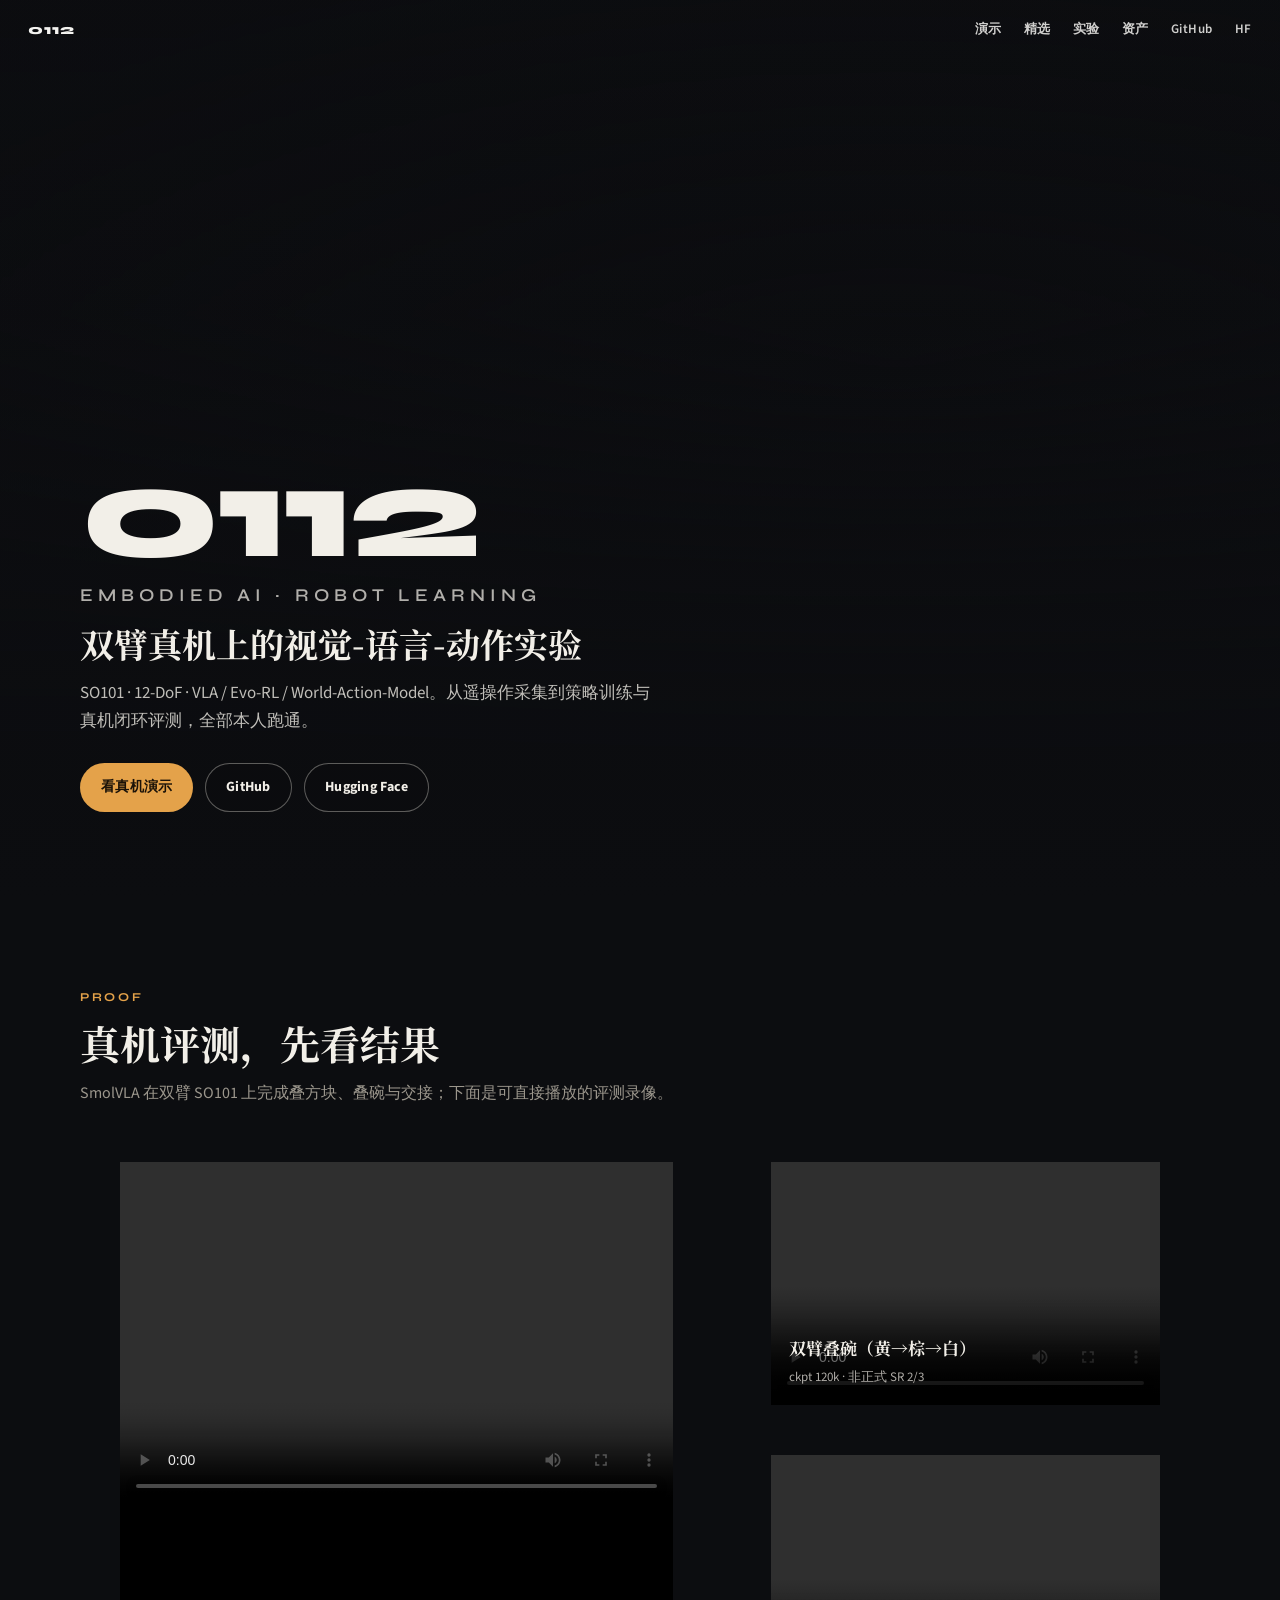
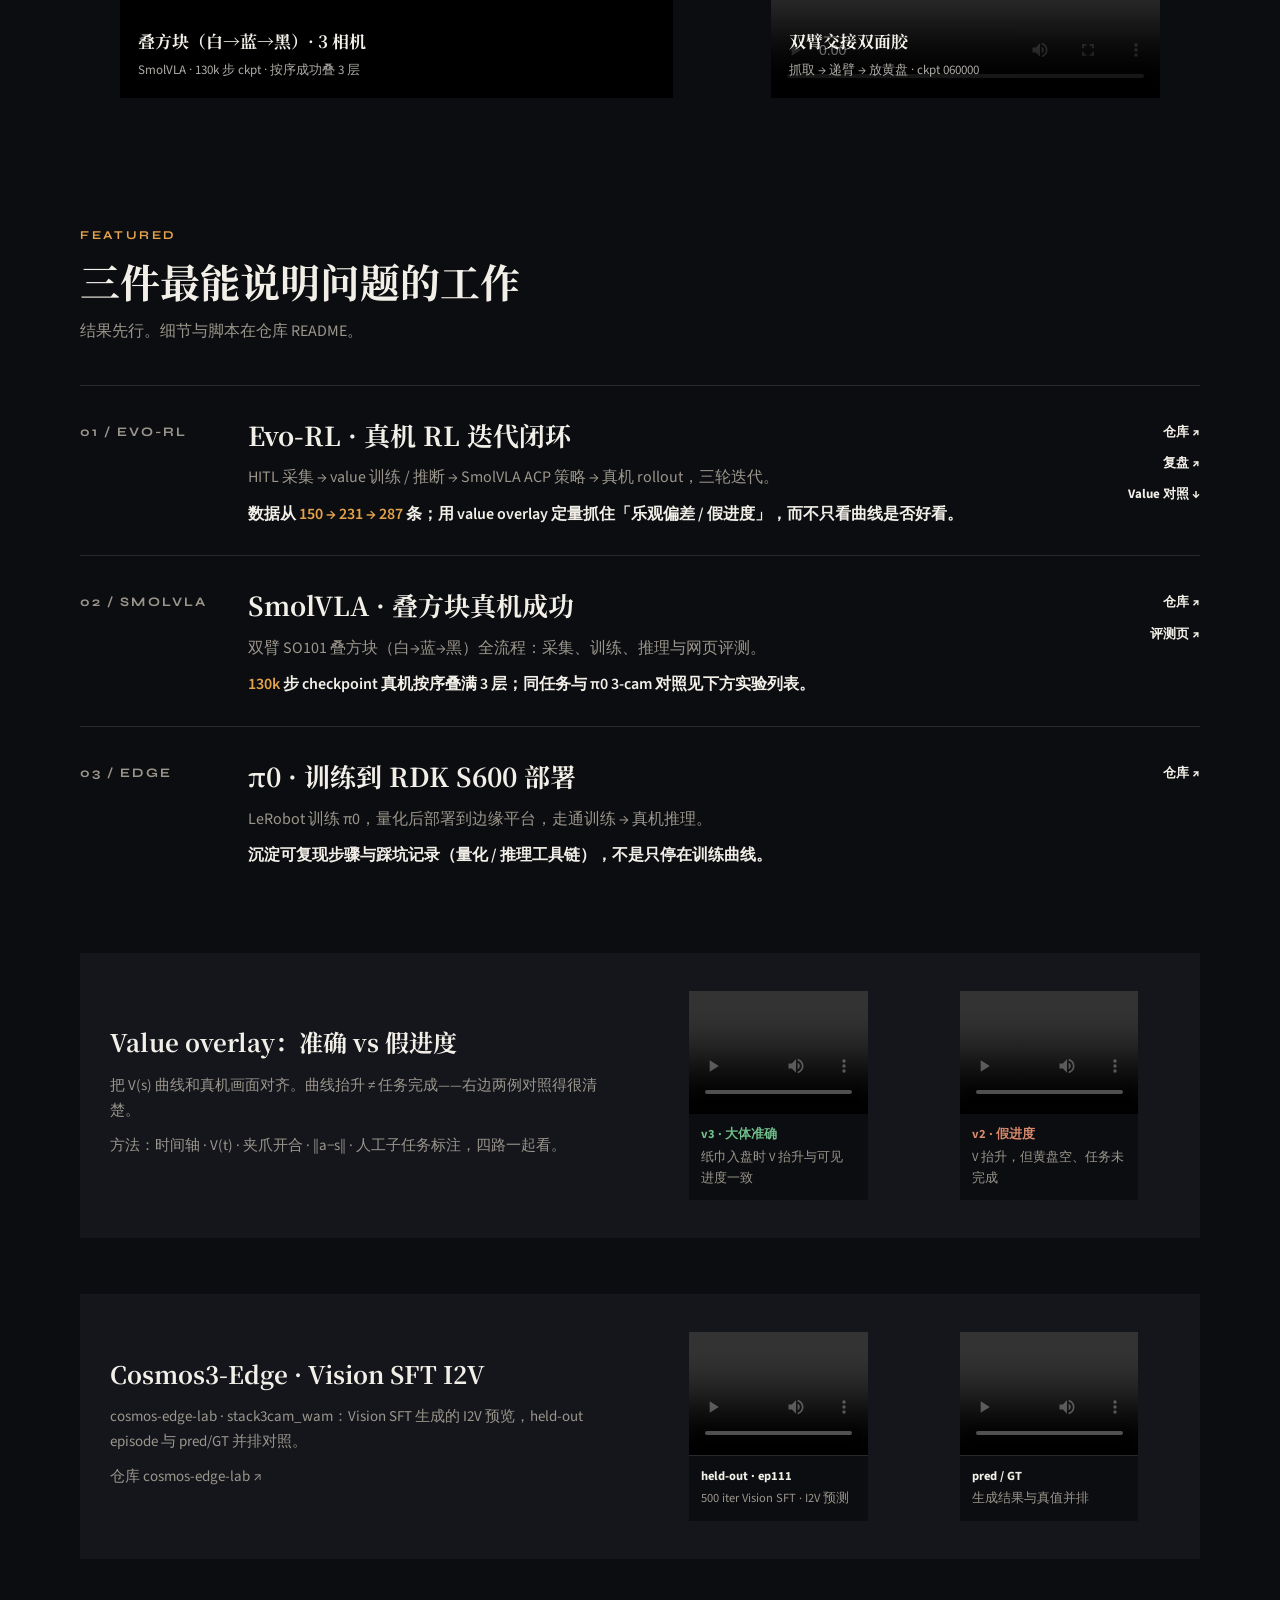
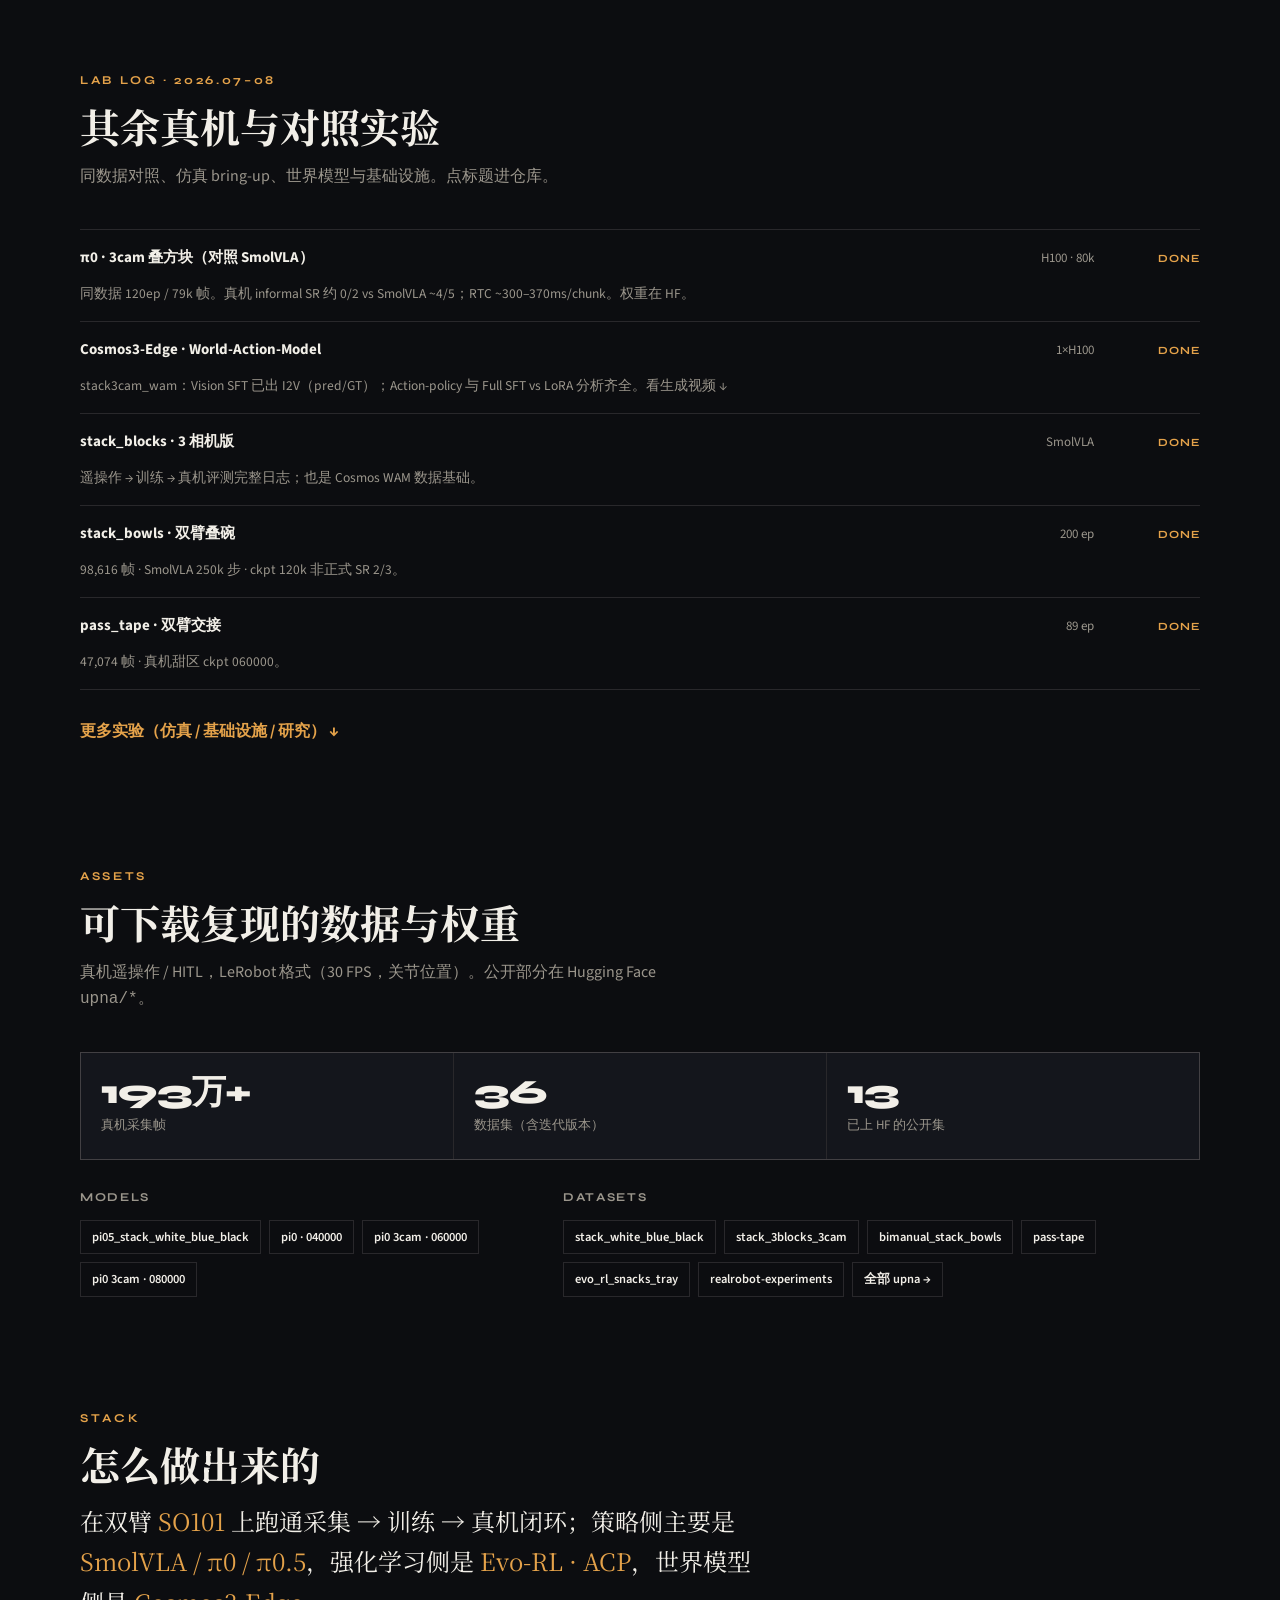
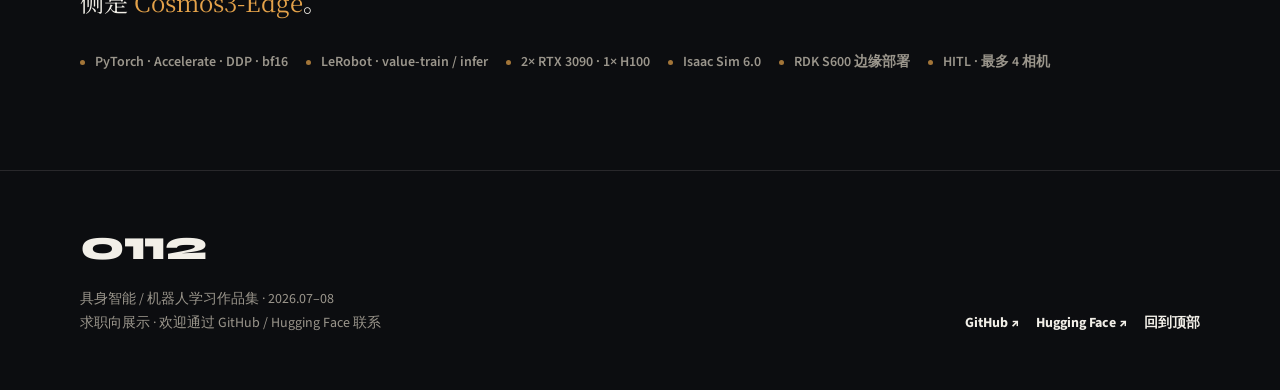
==== commit 87c8f7f1: "Add cosmos-edge-lab I2V videos next to value overlay. Co-authored-by: Cursor <cursoragent@cursor.com" ====
--- a/index.html
+++ b/index.html
@@ -596,7 +596,7 @@
           autoplay muted loop playsinline preload="metadata"
           poster=""
           aria-label="双臂 SO101 叠方块真机评测">
-          <source src="https://upnana.github.io/portfolio/media/3_blocks_stack_3cam.mp4" type="video/mp4" />
+          <source src="media/3_blocks_stack_3cam.mp4" type="video/mp4" />
         </video>
       </div>
       <div class="hero-shade" aria-hidden="true"></div>
@@ -624,7 +624,7 @@
         <div class="proof-grid">
           <figure class="shot">
             <video controls playsinline preload="metadata"
-              src="https://upnana.github.io/portfolio/media/3_blocks_stack_3cam.mp4"></video>
+              src="media/3_blocks_stack_3cam.mp4"></video>
             <figcaption>
               <strong>叠方块（白→蓝→黑）· 3 相机</strong>
               <span>SmolVLA · 130k 步 ckpt · 按序成功叠 3 层</span>
@@ -633,7 +633,7 @@
           <div class="shot-stack">
             <figure class="shot">
               <video controls playsinline preload="metadata"
-                src="https://upnana.github.io/portfolio/media/eval_stack_bowls.mp4"></video>
+                src="media/eval_stack_bowls.mp4"></video>
               <figcaption>
                 <strong>双臂叠碗（黄→棕→白）</strong>
                 <span>ckpt 120k · 非正式 SR 2/3</span>
@@ -641,7 +641,7 @@
             </figure>
             <figure class="shot">
               <video controls playsinline preload="metadata"
-                src="https://upnana.github.io/portfolio/media/eval_pass_tape.mp4"></video>
+                src="media/eval_pass_tape.mp4"></video>
               <figcaption>
                 <strong>双臂交接双面胶</strong>
                 <span>抓取 → 递臂 → 放黄盘 · ckpt 060000</span>
@@ -707,7 +707,7 @@
           <div class="insight-pair">
             <figure class="compare ok">
               <video controls playsinline preload="metadata"
-                src="https://upnana.github.io/portfolio/media/value_overlay_v3_100k_with_tag.mp4"></video>
+                src="media/value_overlay_v3_100k_with_tag.mp4"></video>
               <figcaption class="label">
                 <b>v3 · 大体准确</b>
                 <span>纸巾入盘时 V 抬升与可见进度一致</span>
@@ -715,10 +715,36 @@
             </figure>
             <figure class="compare bad">
               <video controls playsinline preload="metadata"
-                src="https://upnana.github.io/portfolio/media/value_overlay_v2_120k_with_tag.mp4"></video>
+                src="media/value_overlay_v2_120k_with_tag.mp4"></video>
               <figcaption class="label">
                 <b>v2 · 假进度</b>
                 <span>V 抬升，但黄盘空、任务未完成</span>
+              </figcaption>
+            </figure>
+          </div>
+        </div>
+
+        <div class="insight reveal" id="cosmos">
+          <div class="insight-copy">
+            <h3>Cosmos3-Edge · Vision SFT I2V</h3>
+            <p>cosmos-edge-lab · stack3cam_wam：Vision SFT 生成的 I2V 预览，held-out episode 与 pred/GT 并排对照。</p>
+            <p><a href="https://github.com/upnana/cosmos-edge-lab" target="_blank" rel="noopener">仓库 cosmos-edge-lab ↗</a></p>
+          </div>
+          <div class="insight-pair">
+            <figure class="compare">
+              <video controls playsinline preload="metadata"
+                src="media/cosmos_pred_i2v_heldout_ep111.mp4"></video>
+              <figcaption class="label">
+                <b>held-out · ep111</b>
+                <span>500 iter Vision SFT · I2V 预测</span>
+              </figcaption>
+            </figure>
+            <figure class="compare">
+              <video controls playsinline preload="metadata"
+                src="media/cosmos_pred_vs_gt_2s.mp4"></video>
+              <figcaption class="label">
+                <b>pred / GT</b>
+                <span>生成结果与真值并排</span>
               </figcaption>
             </figure>
           </div>
@@ -744,7 +770,7 @@
             <a class="name" href="https://github.com/upnana/cosmos-edge-lab" target="_blank" rel="noopener">Cosmos3-Edge · World-Action-Model</a>
             <div class="meta">1×H100</div>
             <div class="status">DONE</div>
-            <p class="blurb">stack3cam_wam：Vision SFT 已出 I2V（pred/GT）；Action-policy 与 Full SFT vs LoRA 分析齐全。</p>
+            <p class="blurb">stack3cam_wam：Vision SFT 已出 I2V（pred/GT）；Action-policy 与 Full SFT vs LoRA 分析齐全。<a href="#cosmos">看生成视频 ↓</a></p>
           </div>
           <div class="prow">
             <a class="name" href="https://github.com/upnana/smolvla_stack_blocks_white_blue_black_3cam" target="_blank" rel="noopener">stack_blocks · 3 相机版</a>
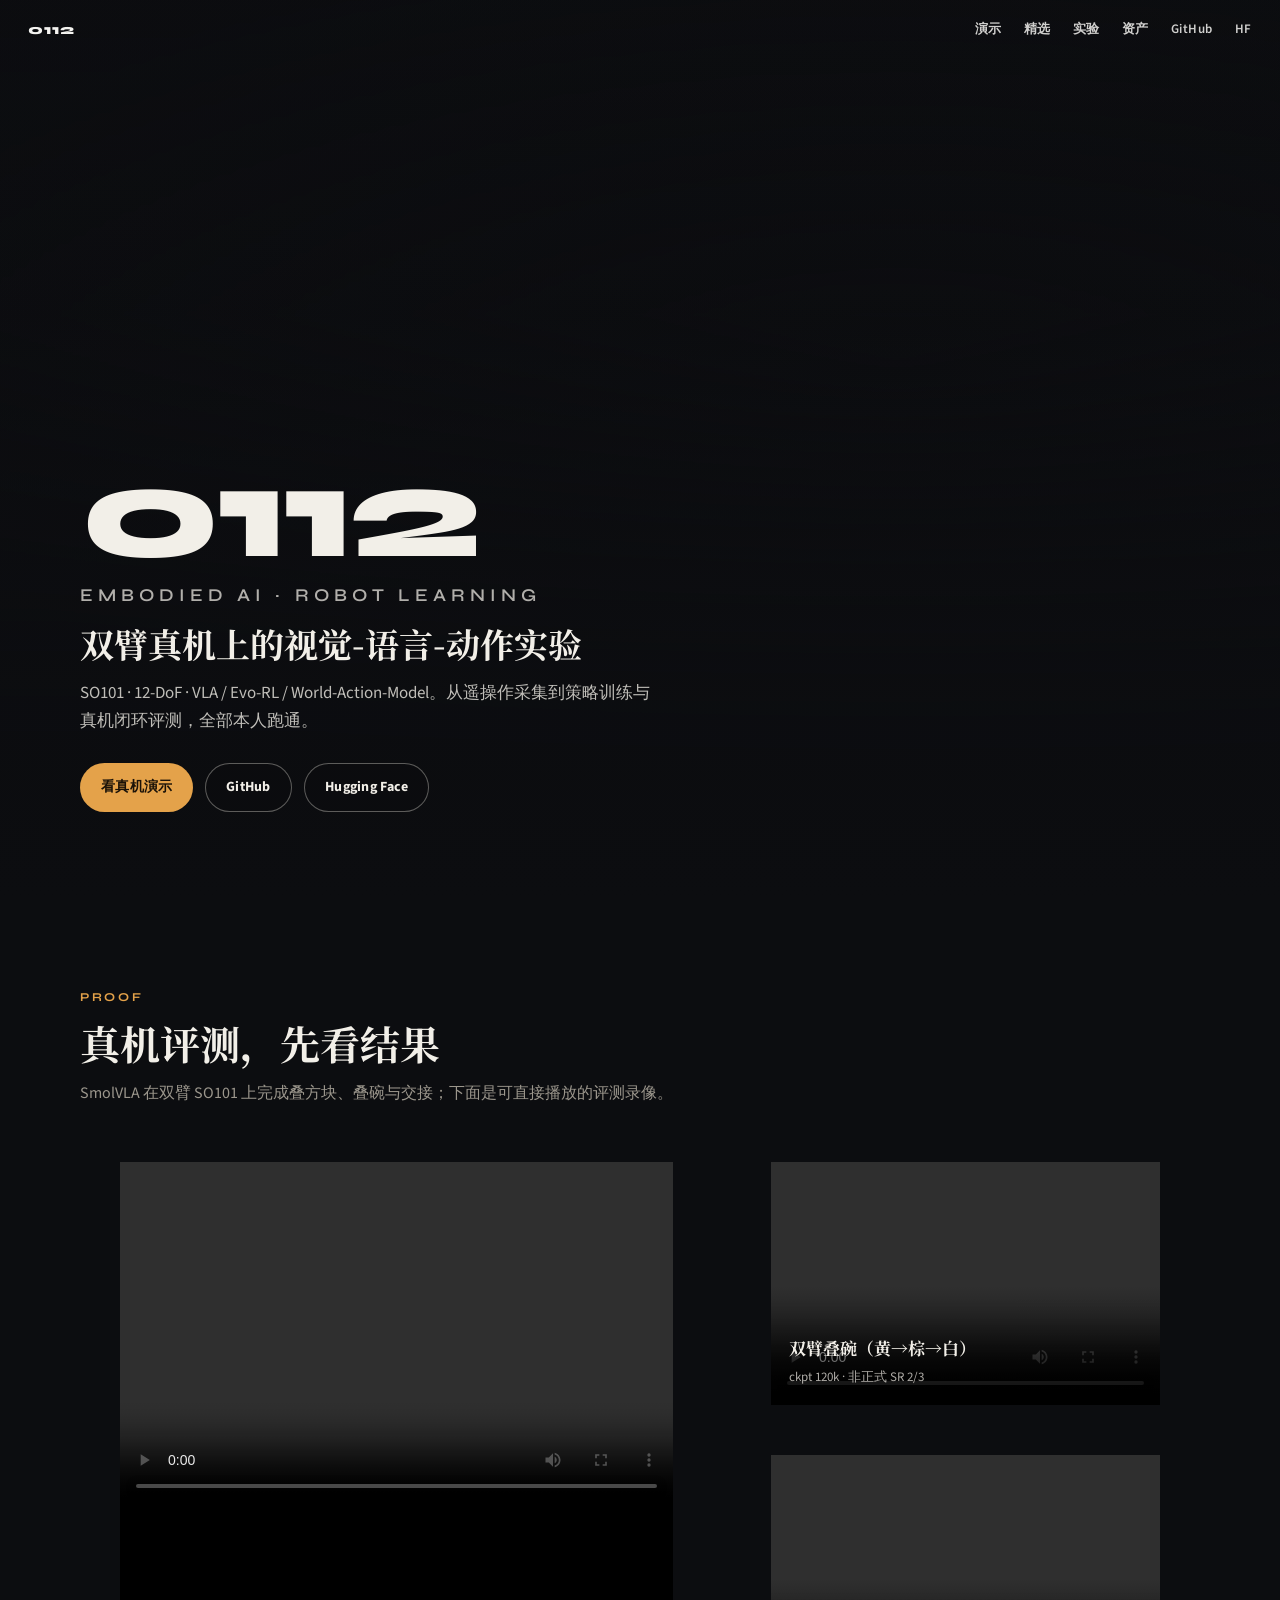
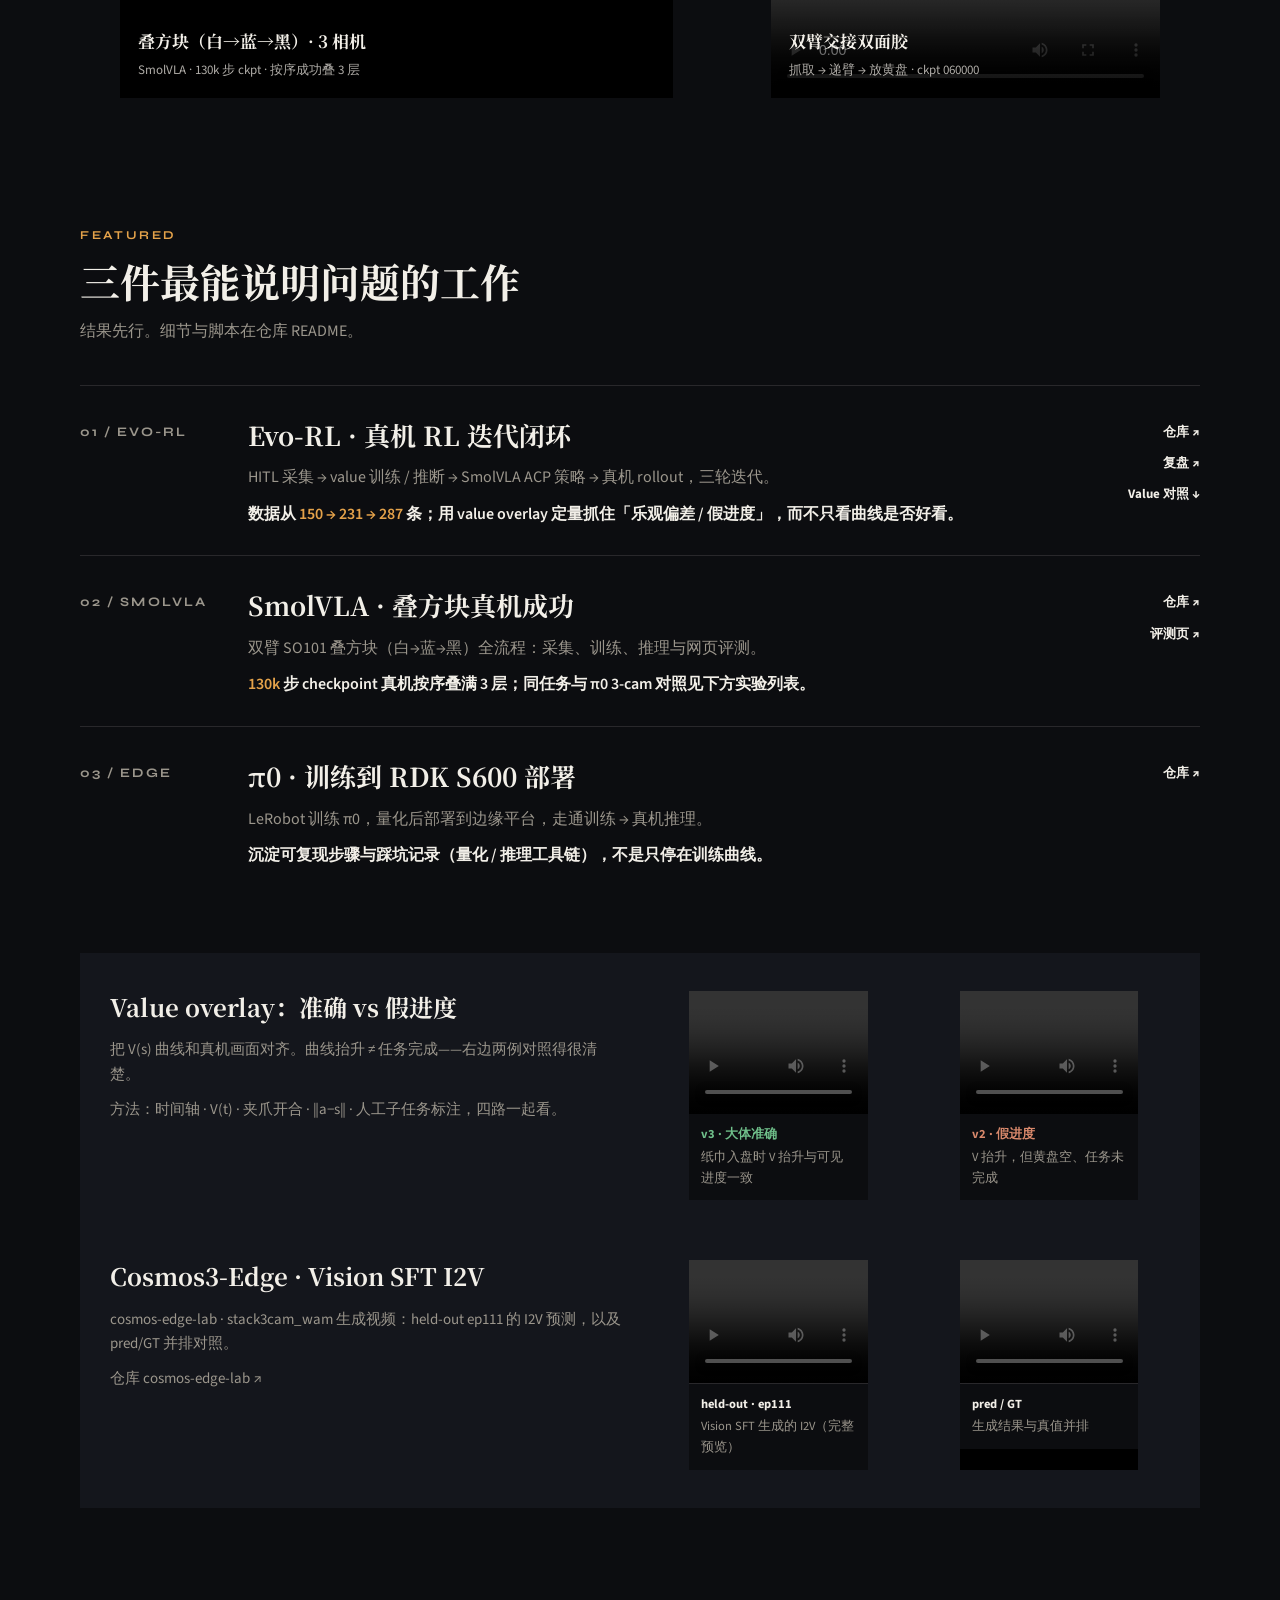
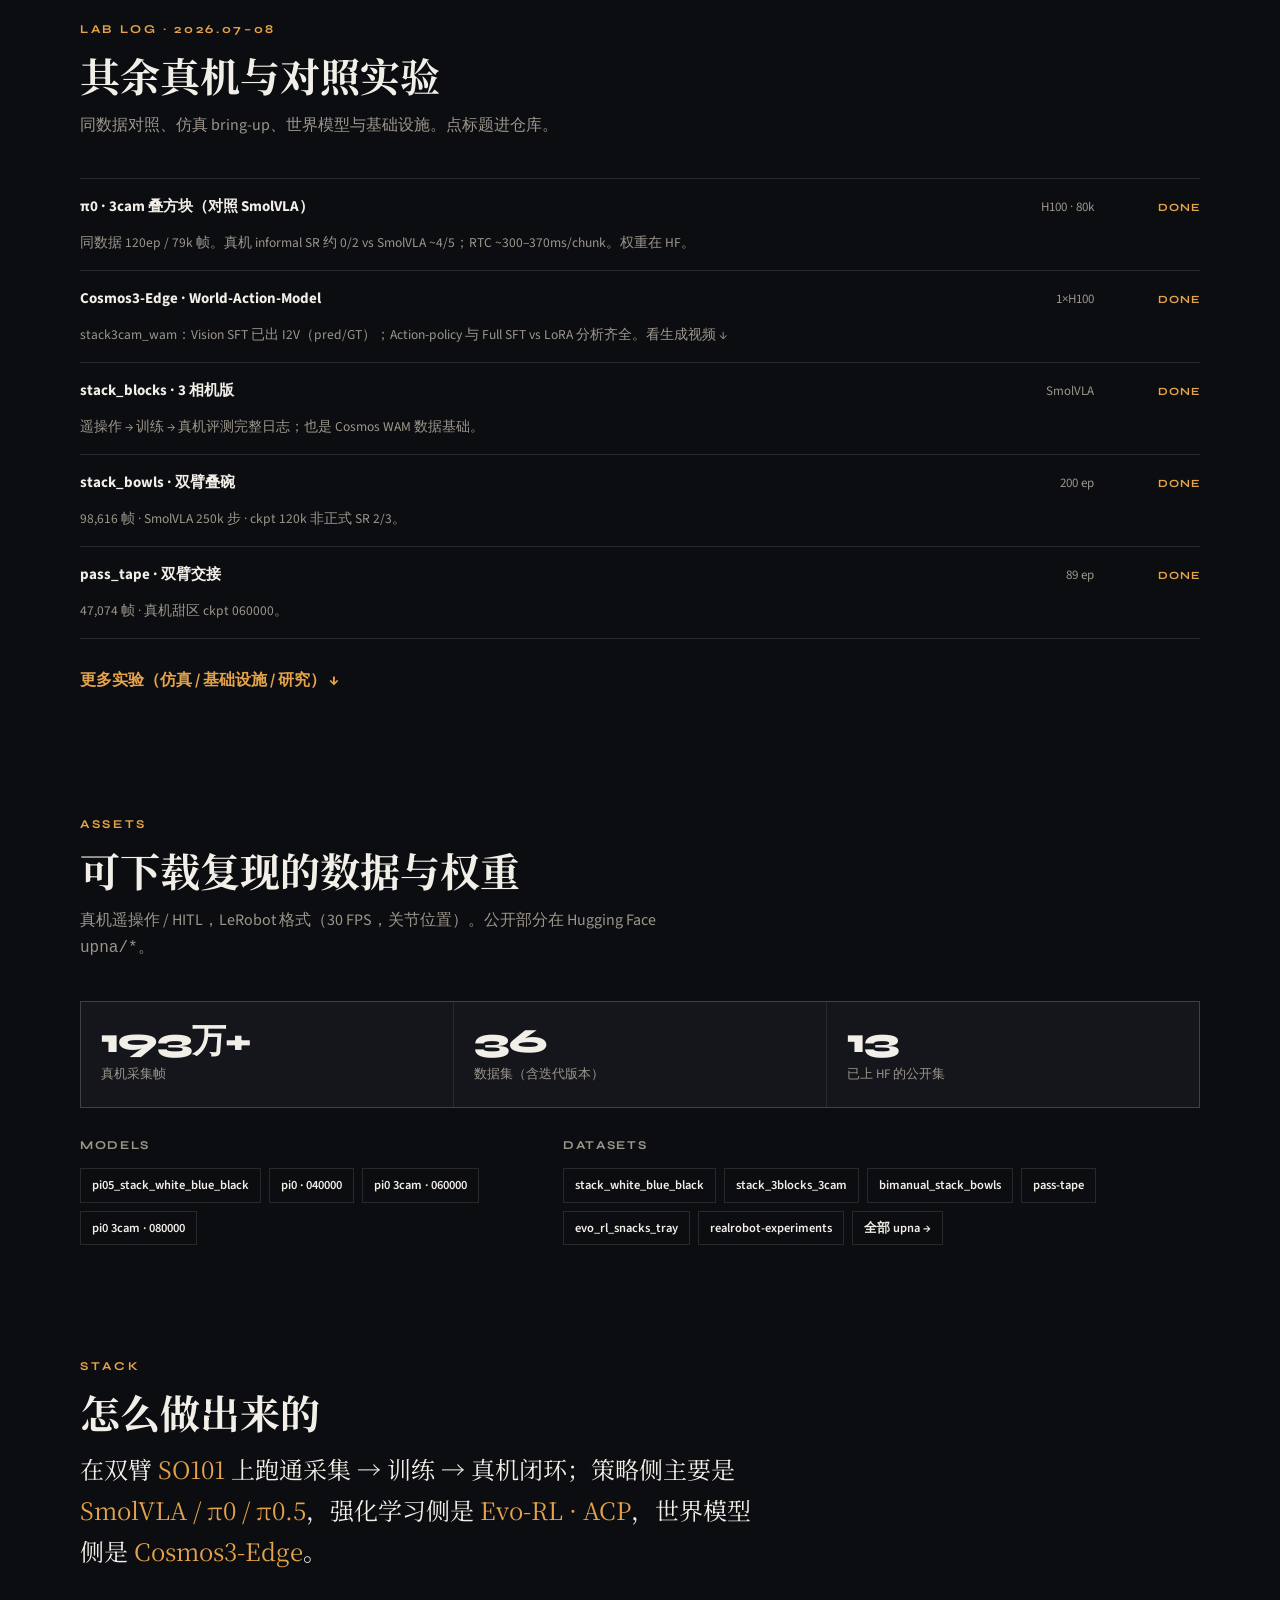
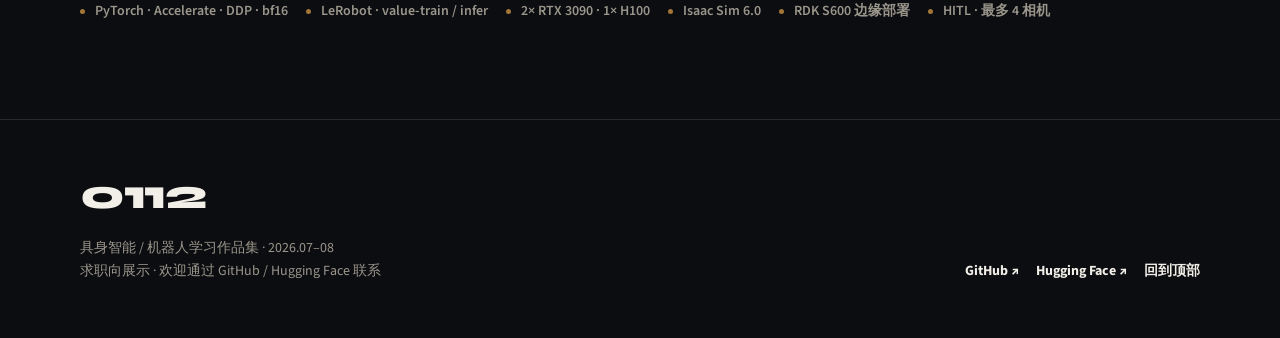
==== commit 187b94d0: "Put cosmos-edge-lab I2V videos in the value overlay panel. Co-authored-by: Cursor <cursoragent@curso" ====
--- a/index.html
+++ b/index.html
@@ -328,13 +328,18 @@
     /* —— Insight strip —— */
     .insight {
       margin-top: 56px;
+      background: var(--bg-2);
+      padding: 22px;
+      display: grid;
+      gap: 28px;
+    }
+    .insight-row {
       display: grid;
       grid-template-columns: 1fr 1fr;
       gap: 18px;
-      background: var(--bg-2);
-      padding: 22px;
-    }
-    @media (max-width: 860px) { .insight { grid-template-columns: 1fr; } }
+      align-items: start;
+    }
+    @media (max-width: 860px) { .insight-row { grid-template-columns: 1fr; } }
     .insight-copy {
       display: flex;
       flex-direction: column;
@@ -698,55 +703,57 @@
           </div>
         </article>
 
-        <div class="insight reveal" id="insight">
-          <div class="insight-copy">
-            <h3>Value overlay：准确 vs 假进度</h3>
-            <p>把 V(s) 曲线和真机画面对齐。曲线抬升 ≠ 任务完成——右边两例对照得很清楚。</p>
-            <p>方法：时间轴 · V(t) · 夹爪开合 · ‖a−s‖ · 人工子任务标注，四路一起看。</p>
-          </div>
-          <div class="insight-pair">
-            <figure class="compare ok">
-              <video controls playsinline preload="metadata"
-                src="media/value_overlay_v3_100k_with_tag.mp4"></video>
-              <figcaption class="label">
-                <b>v3 · 大体准确</b>
-                <span>纸巾入盘时 V 抬升与可见进度一致</span>
-              </figcaption>
-            </figure>
-            <figure class="compare bad">
-              <video controls playsinline preload="metadata"
-                src="media/value_overlay_v2_120k_with_tag.mp4"></video>
-              <figcaption class="label">
-                <b>v2 · 假进度</b>
-                <span>V 抬升，但黄盘空、任务未完成</span>
-              </figcaption>
-            </figure>
-          </div>
-        </div>
-
-        <div class="insight reveal" id="cosmos">
-          <div class="insight-copy">
-            <h3>Cosmos3-Edge · Vision SFT I2V</h3>
-            <p>cosmos-edge-lab · stack3cam_wam：Vision SFT 生成的 I2V 预览，held-out episode 与 pred/GT 并排对照。</p>
-            <p><a href="https://github.com/upnana/cosmos-edge-lab" target="_blank" rel="noopener">仓库 cosmos-edge-lab ↗</a></p>
-          </div>
-          <div class="insight-pair">
-            <figure class="compare">
-              <video controls playsinline preload="metadata"
-                src="media/cosmos_pred_i2v_heldout_ep111.mp4"></video>
-              <figcaption class="label">
-                <b>held-out · ep111</b>
-                <span>500 iter Vision SFT · I2V 预测</span>
-              </figcaption>
-            </figure>
-            <figure class="compare">
-              <video controls playsinline preload="metadata"
-                src="media/cosmos_pred_vs_gt_2s.mp4"></video>
-              <figcaption class="label">
-                <b>pred / GT</b>
-                <span>生成结果与真值并排</span>
-              </figcaption>
-            </figure>
+        <div class="insight reveal in" id="insight">
+          <div class="insight-row">
+            <div class="insight-copy">
+              <h3>Value overlay：准确 vs 假进度</h3>
+              <p>把 V(s) 曲线和真机画面对齐。曲线抬升 ≠ 任务完成——右边两例对照得很清楚。</p>
+              <p>方法：时间轴 · V(t) · 夹爪开合 · ‖a−s‖ · 人工子任务标注，四路一起看。</p>
+            </div>
+            <div class="insight-pair">
+              <figure class="compare ok">
+                <video controls playsinline preload="metadata"
+                  src="media/value_overlay_v3_100k_with_tag.mp4"></video>
+                <figcaption class="label">
+                  <b>v3 · 大体准确</b>
+                  <span>纸巾入盘时 V 抬升与可见进度一致</span>
+                </figcaption>
+              </figure>
+              <figure class="compare bad">
+                <video controls playsinline preload="metadata"
+                  src="media/value_overlay_v2_120k_with_tag.mp4"></video>
+                <figcaption class="label">
+                  <b>v2 · 假进度</b>
+                  <span>V 抬升，但黄盘空、任务未完成</span>
+                </figcaption>
+              </figure>
+            </div>
+          </div>
+
+          <div class="insight-row" id="cosmos">
+            <div class="insight-copy">
+              <h3>Cosmos3-Edge · Vision SFT I2V</h3>
+              <p>cosmos-edge-lab · stack3cam_wam 生成视频：held-out ep111 的 I2V 预测，以及 pred/GT 并排对照。</p>
+              <p><a href="https://github.com/upnana/cosmos-edge-lab" target="_blank" rel="noopener">仓库 cosmos-edge-lab ↗</a></p>
+            </div>
+            <div class="insight-pair">
+              <figure class="compare">
+                <video controls playsinline preload="metadata"
+                  src="media/cosmos_i2v_heldout_ep111_vision.mp4"></video>
+                <figcaption class="label">
+                  <b>held-out · ep111</b>
+                  <span>Vision SFT 生成的 I2V（完整预览）</span>
+                </figcaption>
+              </figure>
+              <figure class="compare">
+                <video controls playsinline preload="metadata"
+                  src="media/cosmos_pred_vs_gt_2s.mp4"></video>
+                <figcaption class="label">
+                  <b>pred / GT</b>
+                  <span>生成结果与真值并排</span>
+                </figcaption>
+              </figure>
+            </div>
           </div>
         </div>
       </div>
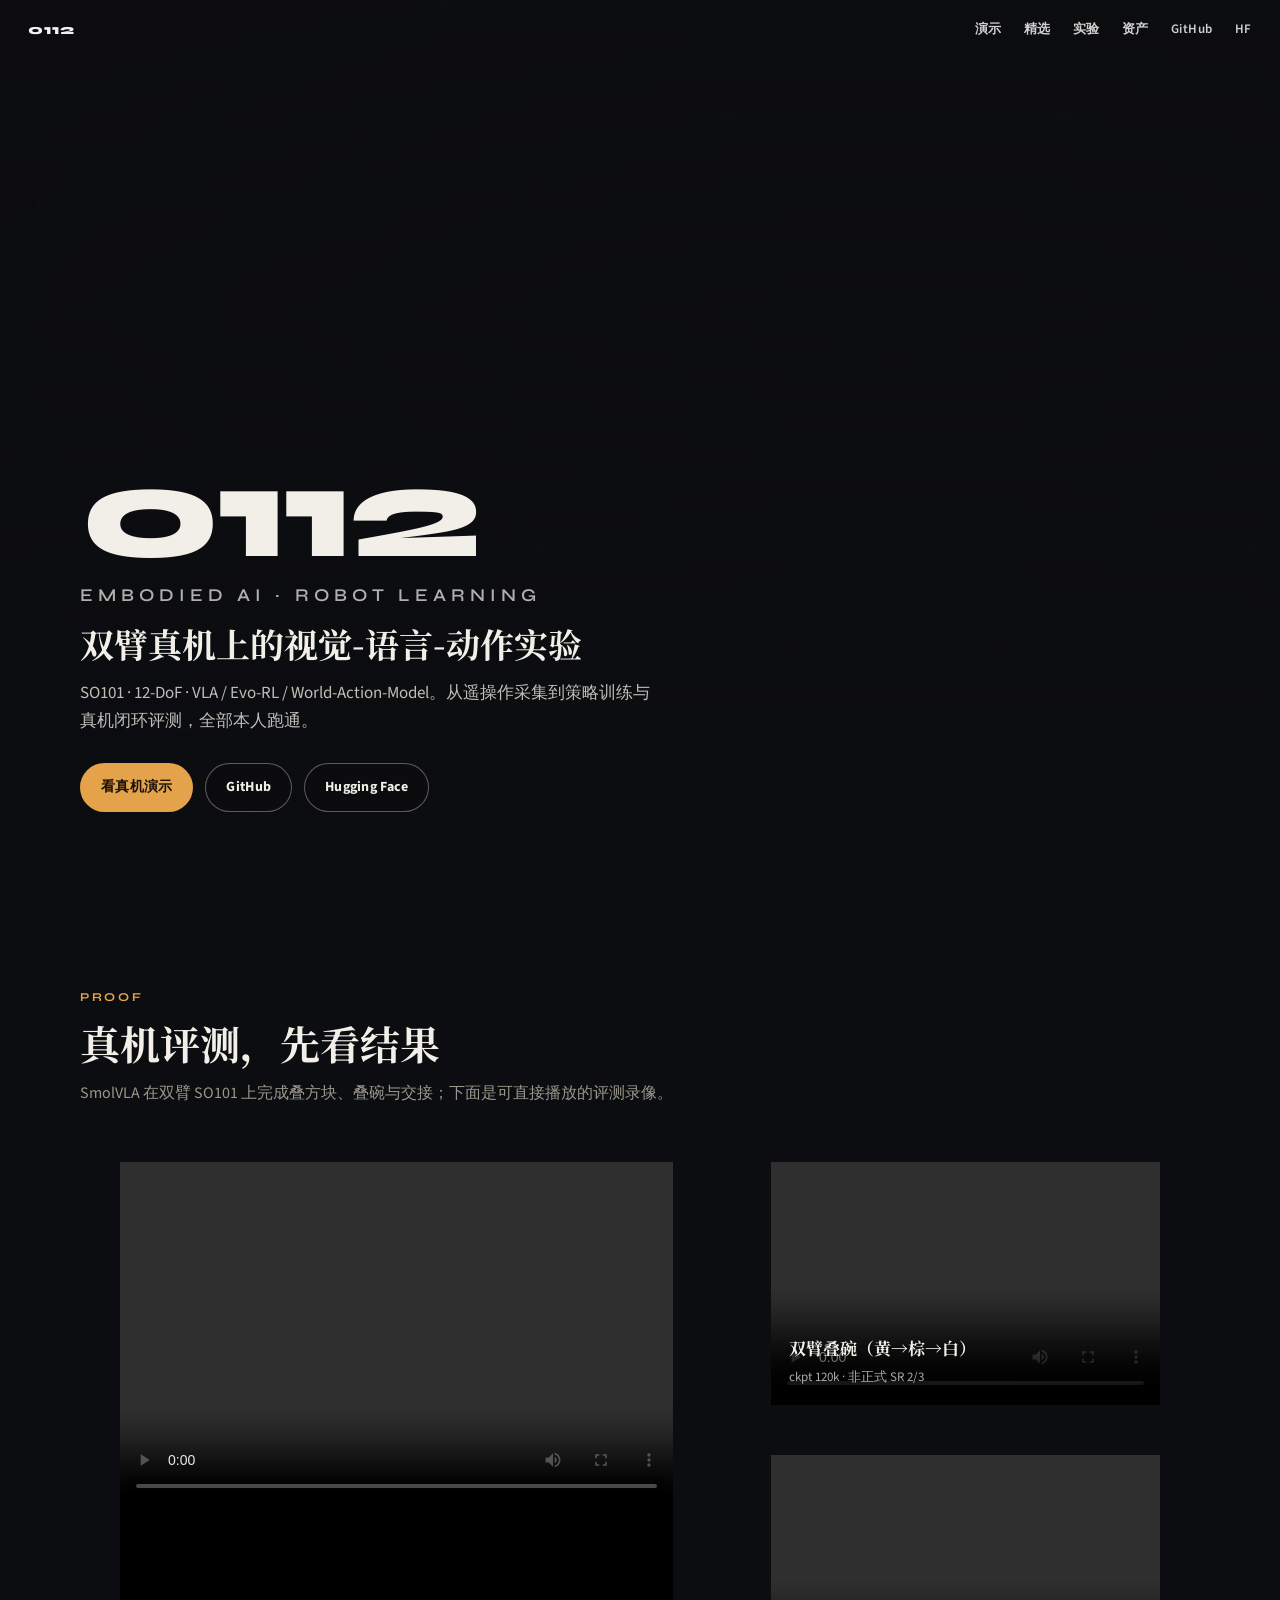
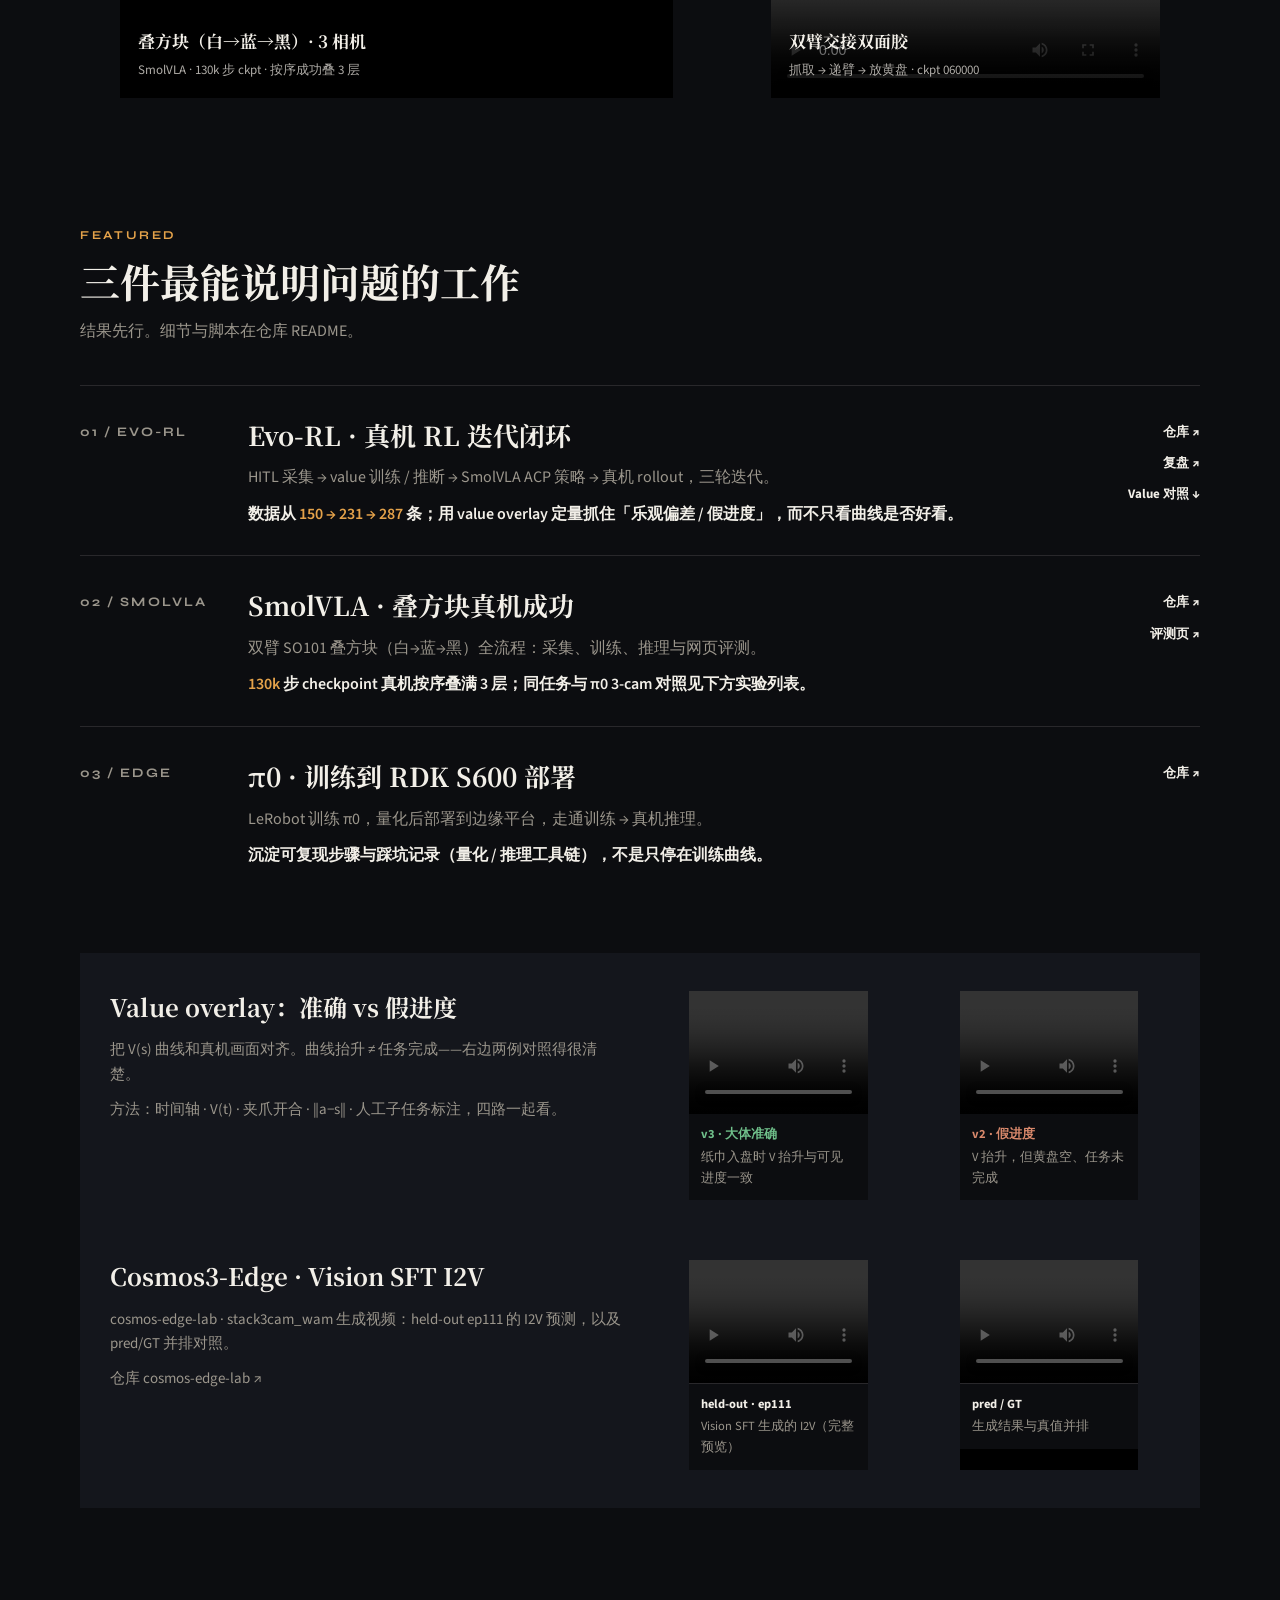
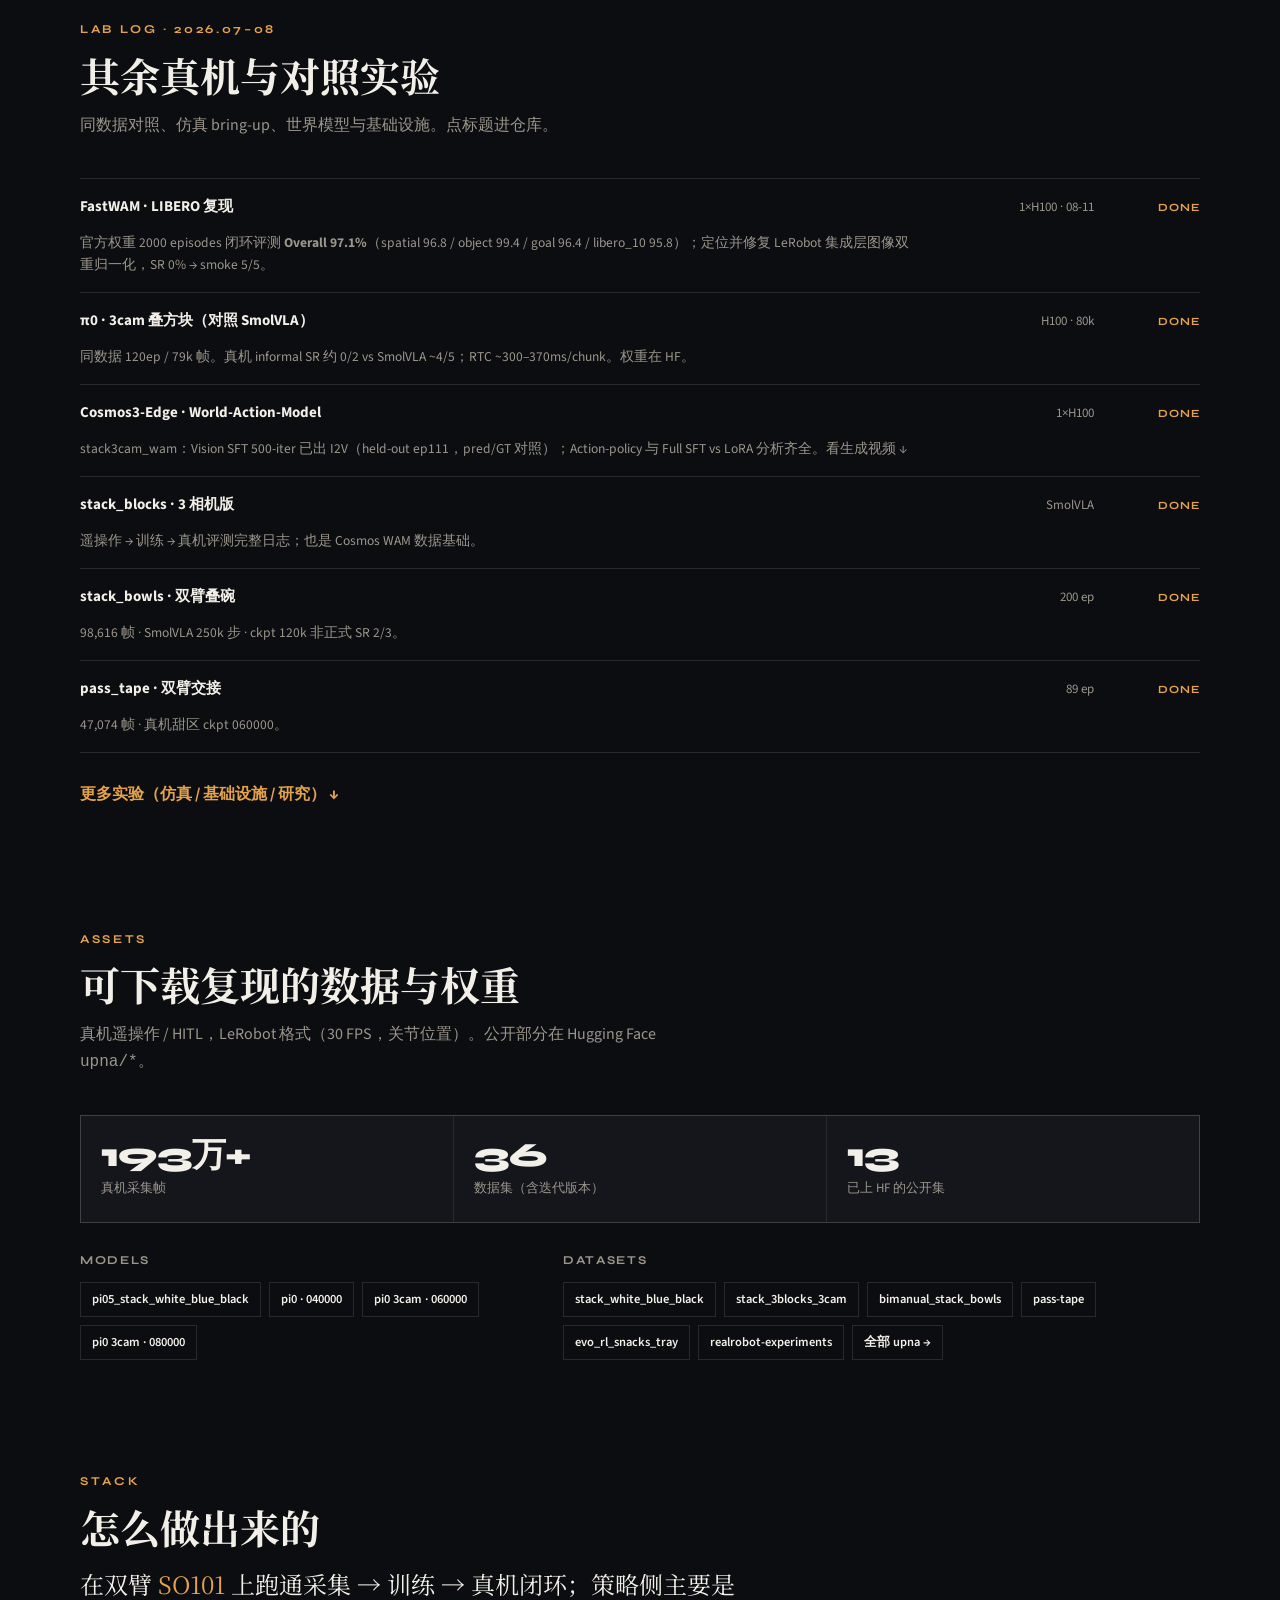
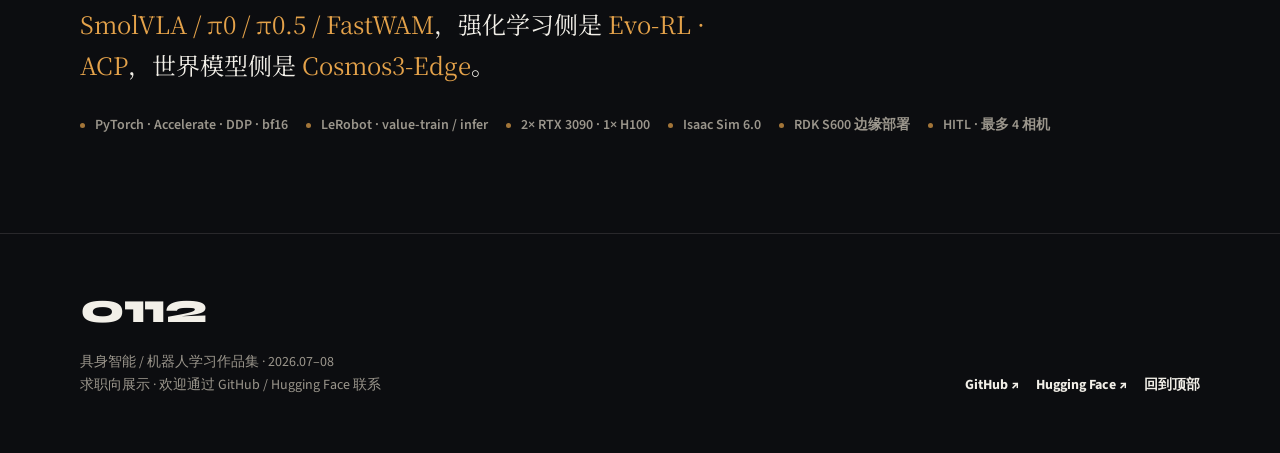
==== commit 9ce8c77b: "Add FastWAM LIBERO reproduction card; update cosmos & stack" ====
--- a/index.html
+++ b/index.html
@@ -768,6 +768,12 @@
 
         <div class="plist">
           <div class="prow">
+            <a class="name" href="https://github.com/upnana/fastwam-libero-repro" target="_blank" rel="noopener">FastWAM · LIBERO 复现</a>
+            <div class="meta">1×H100 · 08-11</div>
+            <div class="status">DONE</div>
+            <p class="blurb">官方权重 2000 episodes 闭环评测 <b>Overall 97.1%</b>（spatial 96.8 / object 99.4 / goal 96.4 / libero_10 95.8）；定位并修复 LeRobot 集成层图像双重归一化，SR 0% → smoke 5/5。</p>
+          </div>
+          <div class="prow">
             <a class="name" href="https://github.com/upnana/pi0_stack_blocks_white_blue_black_3cam" target="_blank" rel="noopener">π0 · 3cam 叠方块（对照 SmolVLA）</a>
             <div class="meta">H100 · 80k</div>
             <div class="status">DONE</div>
@@ -777,7 +783,7 @@
             <a class="name" href="https://github.com/upnana/cosmos-edge-lab" target="_blank" rel="noopener">Cosmos3-Edge · World-Action-Model</a>
             <div class="meta">1×H100</div>
             <div class="status">DONE</div>
-            <p class="blurb">stack3cam_wam：Vision SFT 已出 I2V（pred/GT）；Action-policy 与 Full SFT vs LoRA 分析齐全。<a href="#cosmos">看生成视频 ↓</a></p>
+            <p class="blurb">stack3cam_wam：Vision SFT 500-iter 已出 I2V（held-out ep111，pred/GT 对照）；Action-policy 与 Full SFT vs LoRA 分析齐全。<a href="#cosmos">看生成视频 ↓</a></p>
           </div>
           <div class="prow">
             <a class="name" href="https://github.com/upnana/smolvla_stack_blocks_white_blue_black_3cam" target="_blank" rel="noopener">stack_blocks · 3 相机版</a>
@@ -892,7 +898,7 @@
         <h2 class="sec-title">怎么做出来的</h2>
         <p class="stack-line">
           在双臂 <span>SO101</span> 上跑通采集 → 训练 → 真机闭环；策略侧主要是
-          <span>SmolVLA / π0 / π0.5</span>，强化学习侧是 <span>Evo-RL · ACP</span>，世界模型侧是 <span>Cosmos3-Edge</span>。
+          <span>SmolVLA / π0 / π0.5 / FastWAM</span>，强化学习侧是 <span>Evo-RL · ACP</span>，世界模型侧是 <span>Cosmos3-Edge</span>。
         </p>
         <div class="tech">
           <span>PyTorch · Accelerate · DDP · bf16</span>
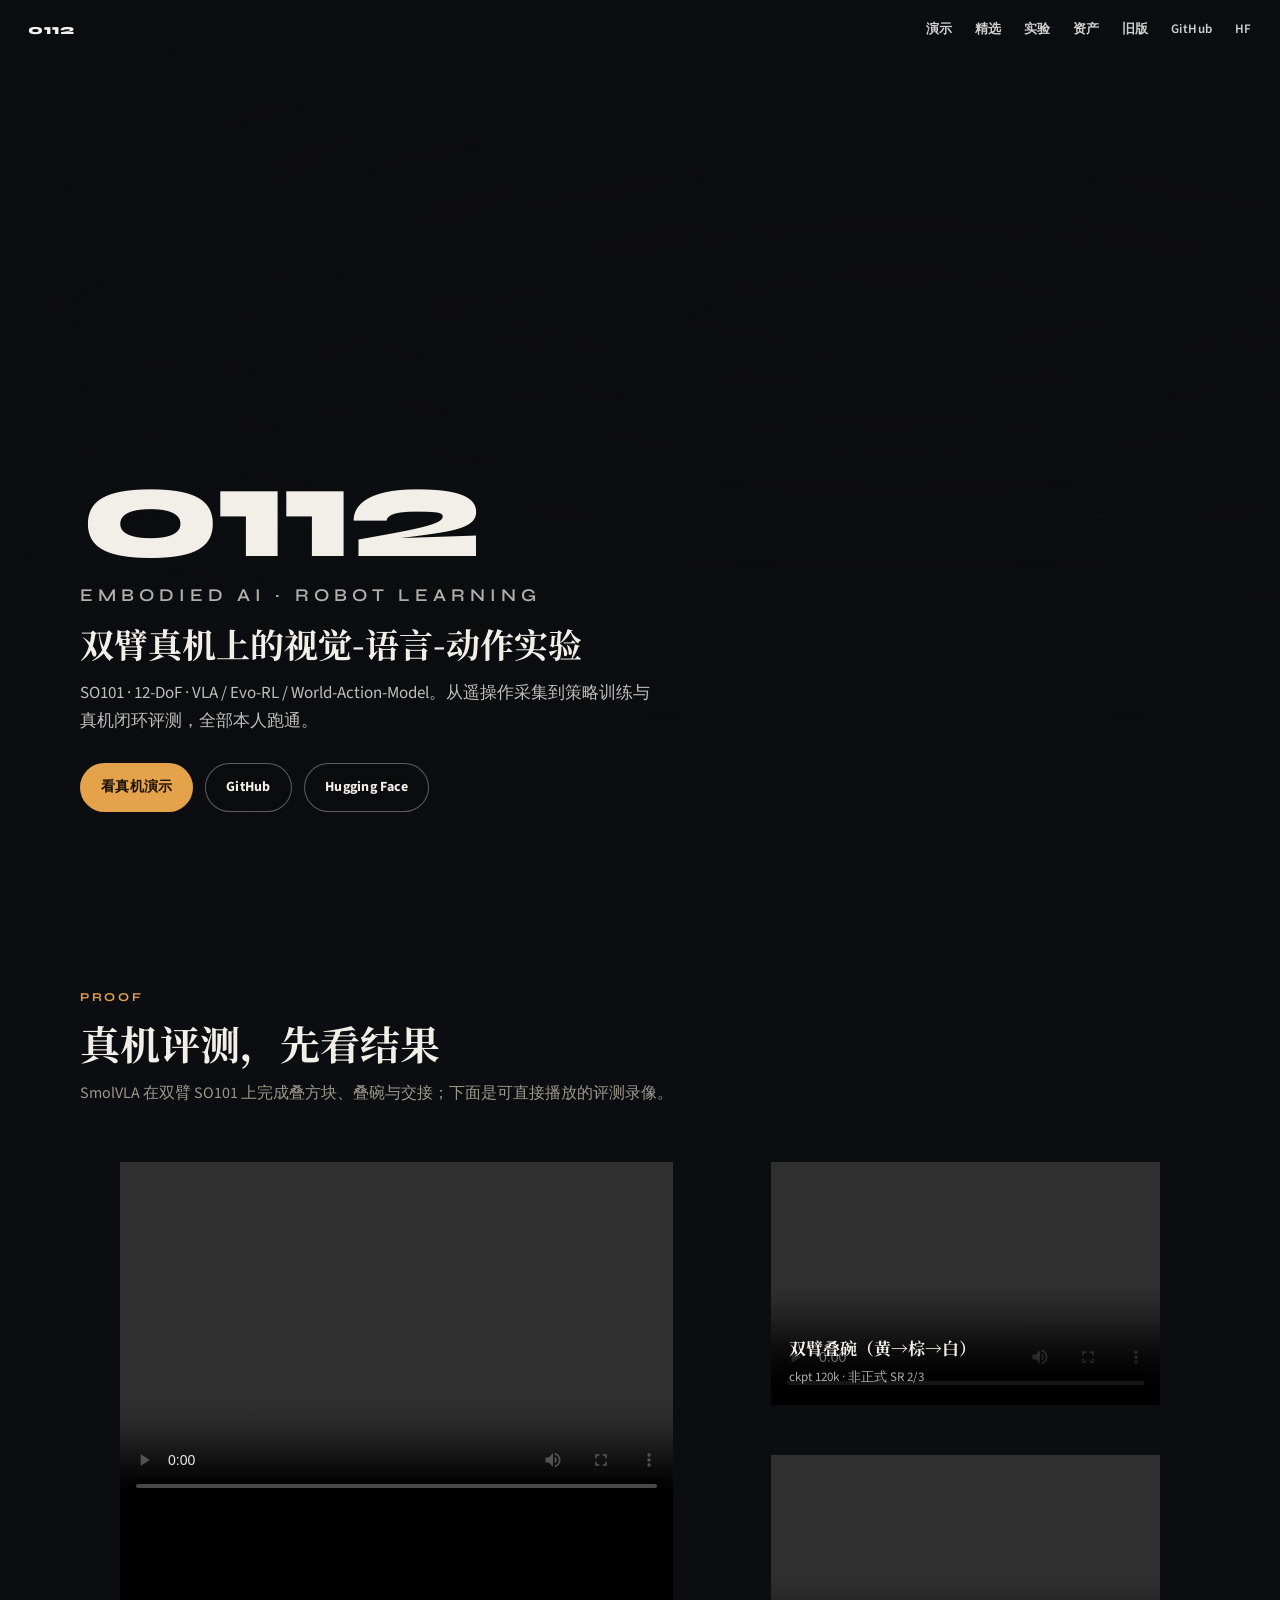
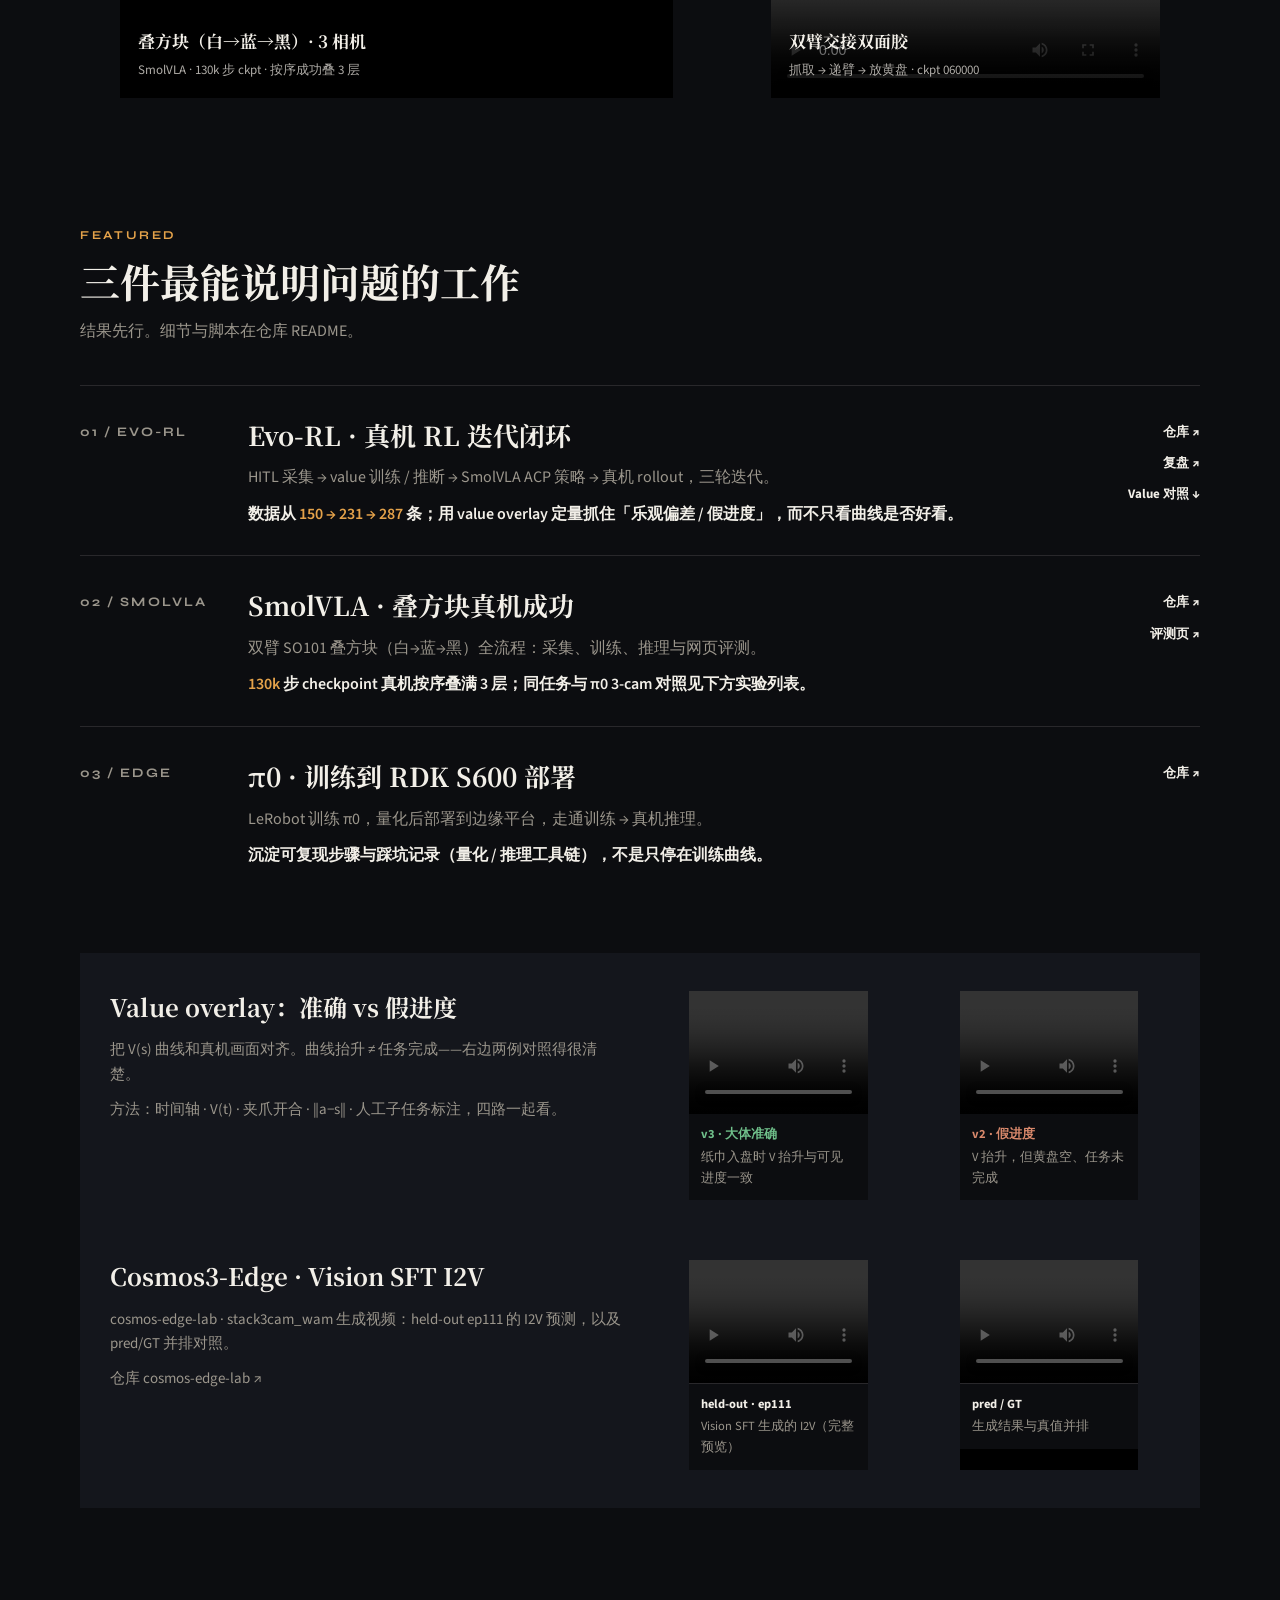
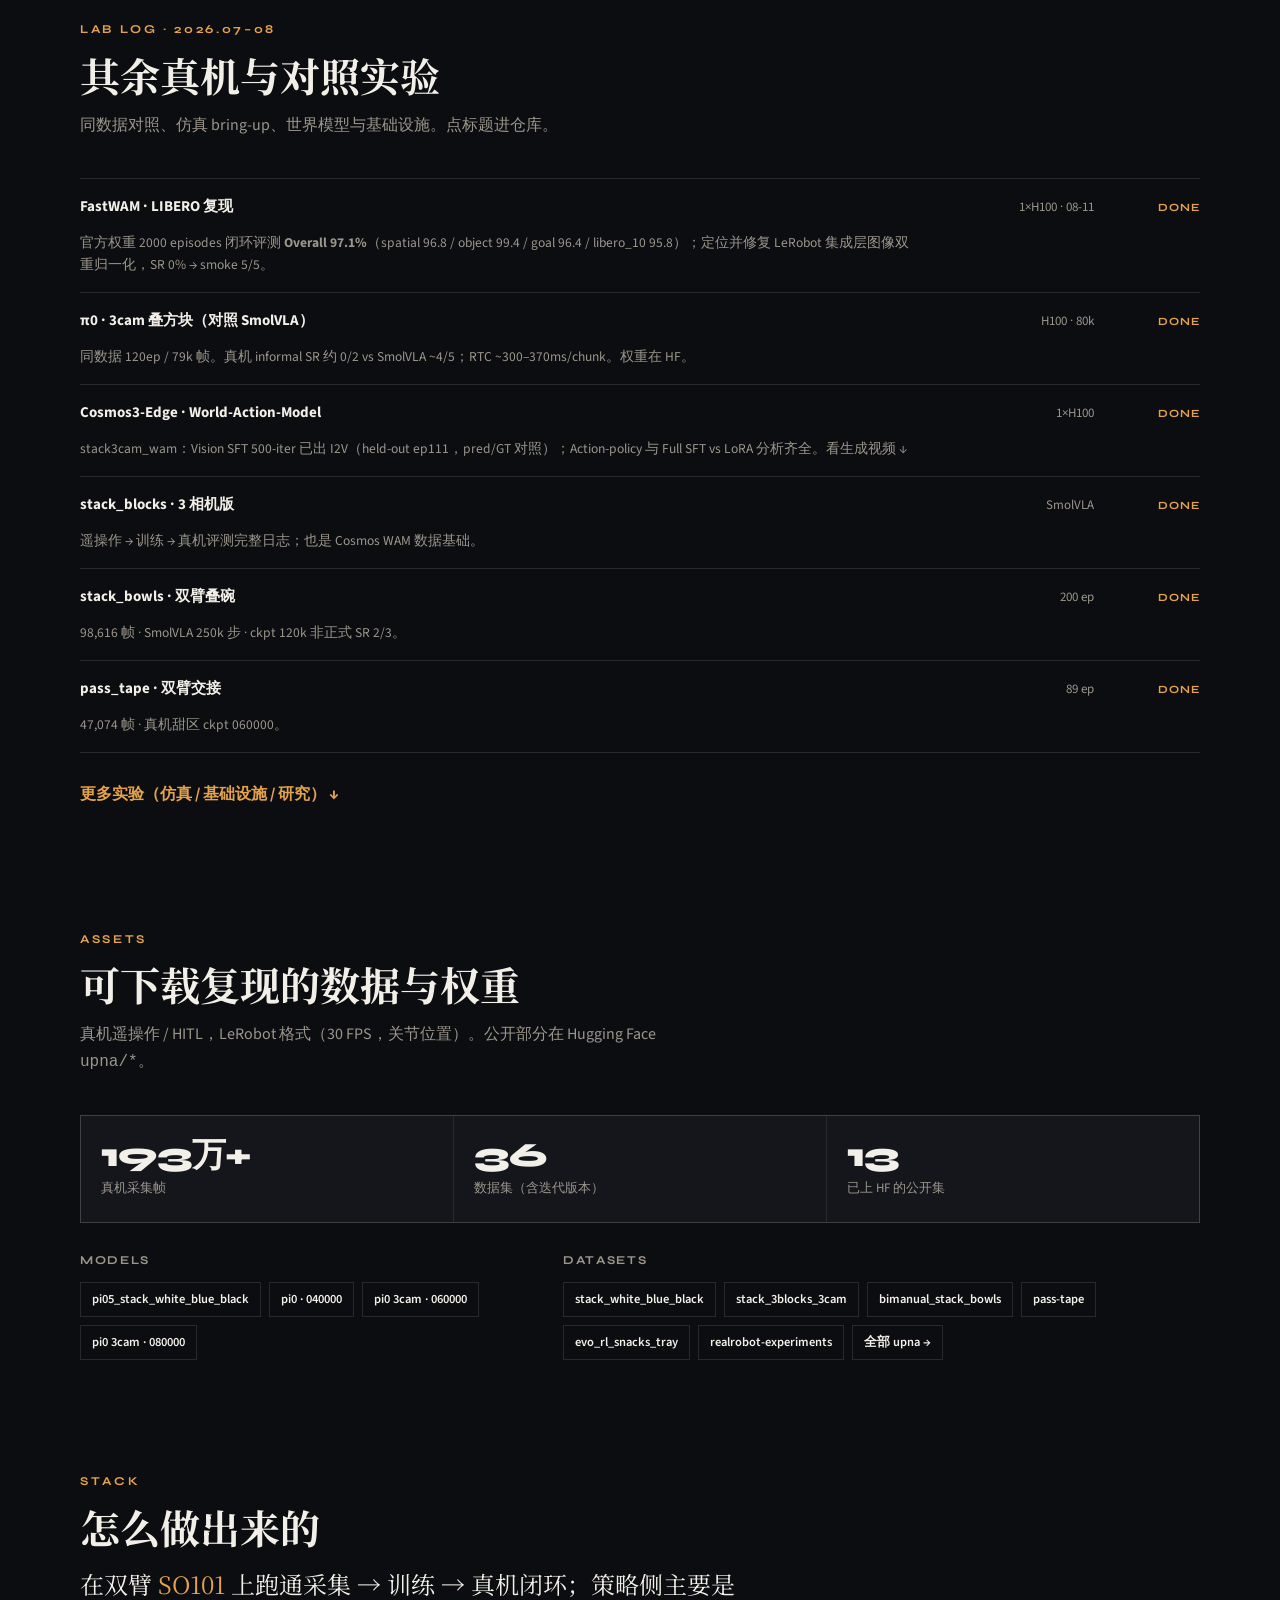
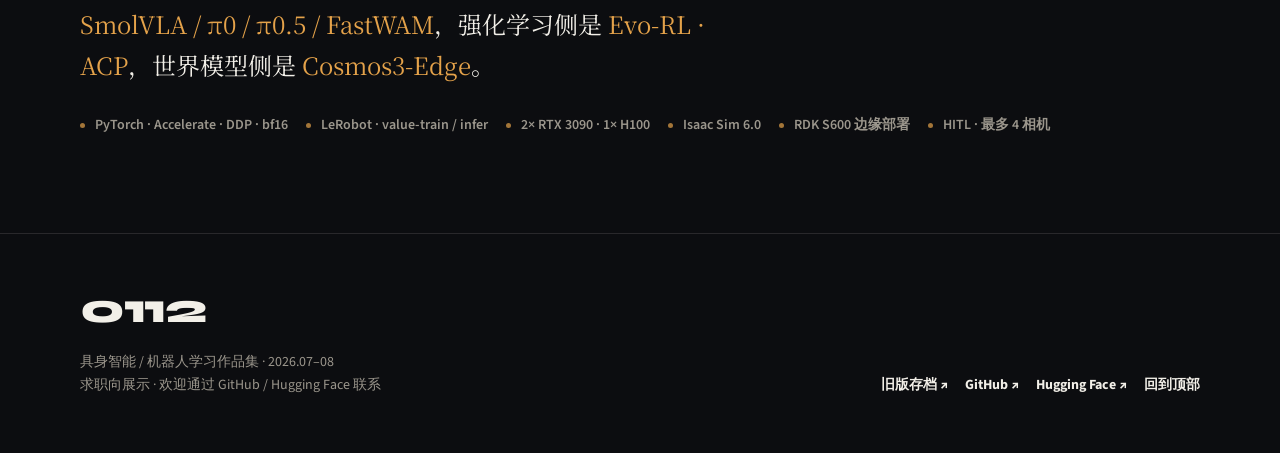
==== commit 6981b979: "Keep old portfolio at /old alongside the new homepage. Co-authored-by: Cursor <cursoragent@cursor.co" ====
--- a/index.html
+++ b/index.html
@@ -588,6 +588,7 @@
       <a href="#work">精选</a>
       <a href="#lab">实验</a>
       <a href="#assets">资产</a>
+      <a href="old/">旧版</a>
       <a href="https://github.com/upnana" target="_blank" rel="noopener">GitHub</a>
       <a href="https://huggingface.co/upna" target="_blank" rel="noopener">HF</a>
     </nav>
@@ -919,6 +920,7 @@
         <p class="foot-note">具身智能 / 机器人学习作品集 · 2026.07–08<br />求职向展示 · 欢迎通过 GitHub / Hugging Face 联系</p>
       </div>
       <div class="foot-links">
+        <a href="old/">旧版存档 ↗</a>
         <a href="https://github.com/upnana" target="_blank" rel="noopener">GitHub ↗</a>
         <a href="https://huggingface.co/upna" target="_blank" rel="noopener">Hugging Face ↗</a>
         <a href="#top">回到顶部</a>
